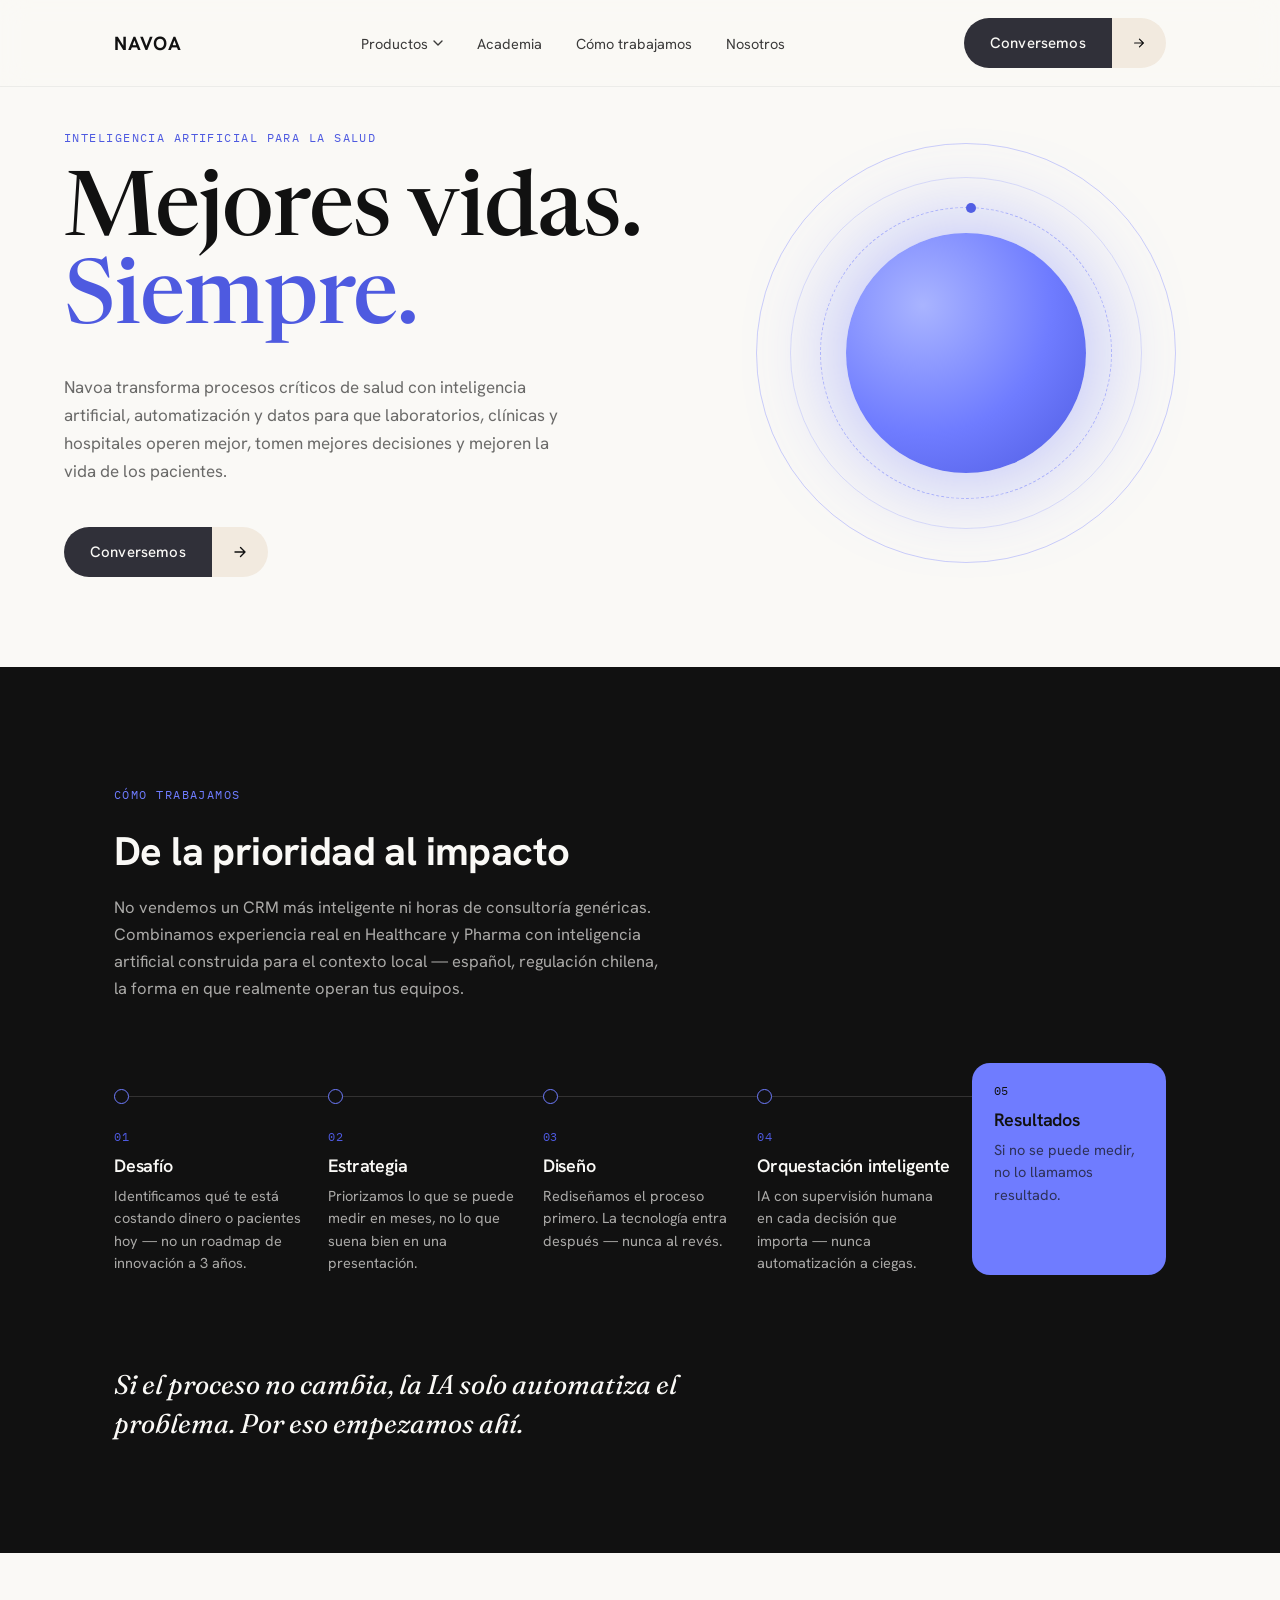
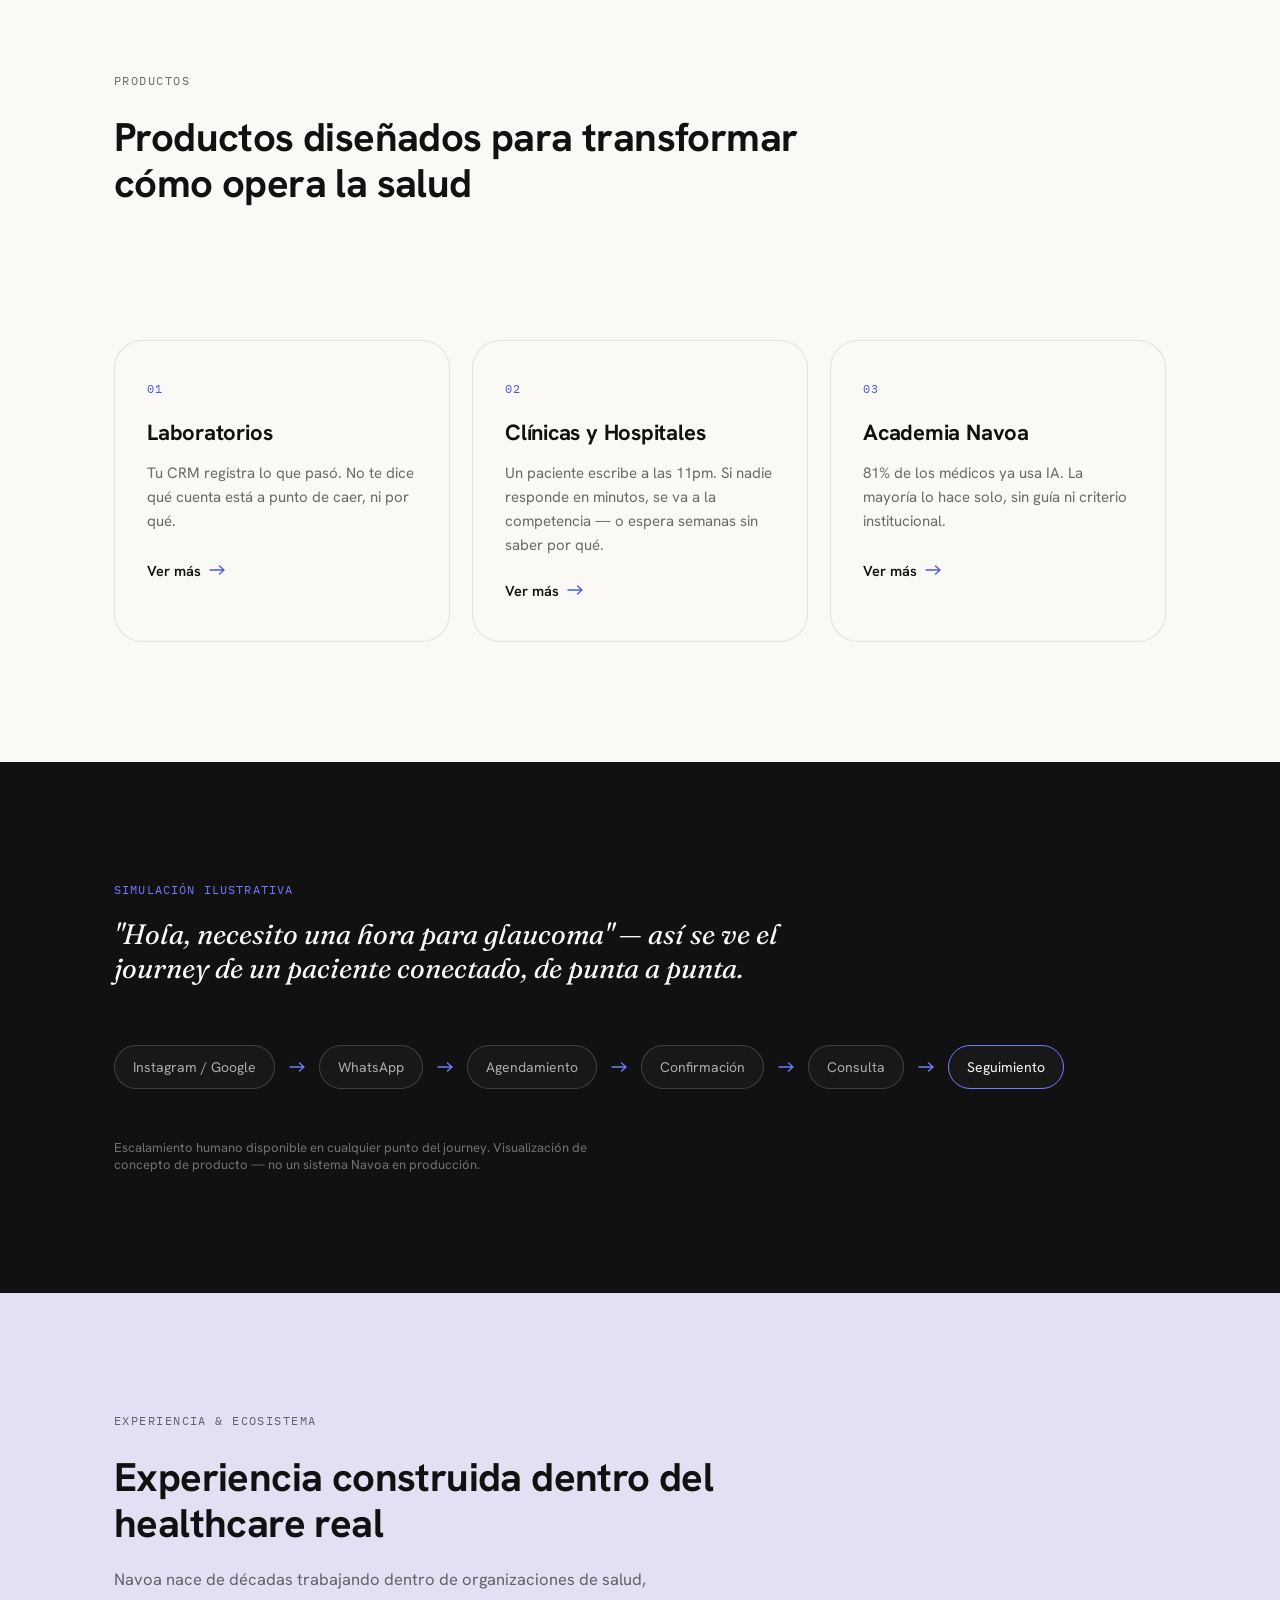
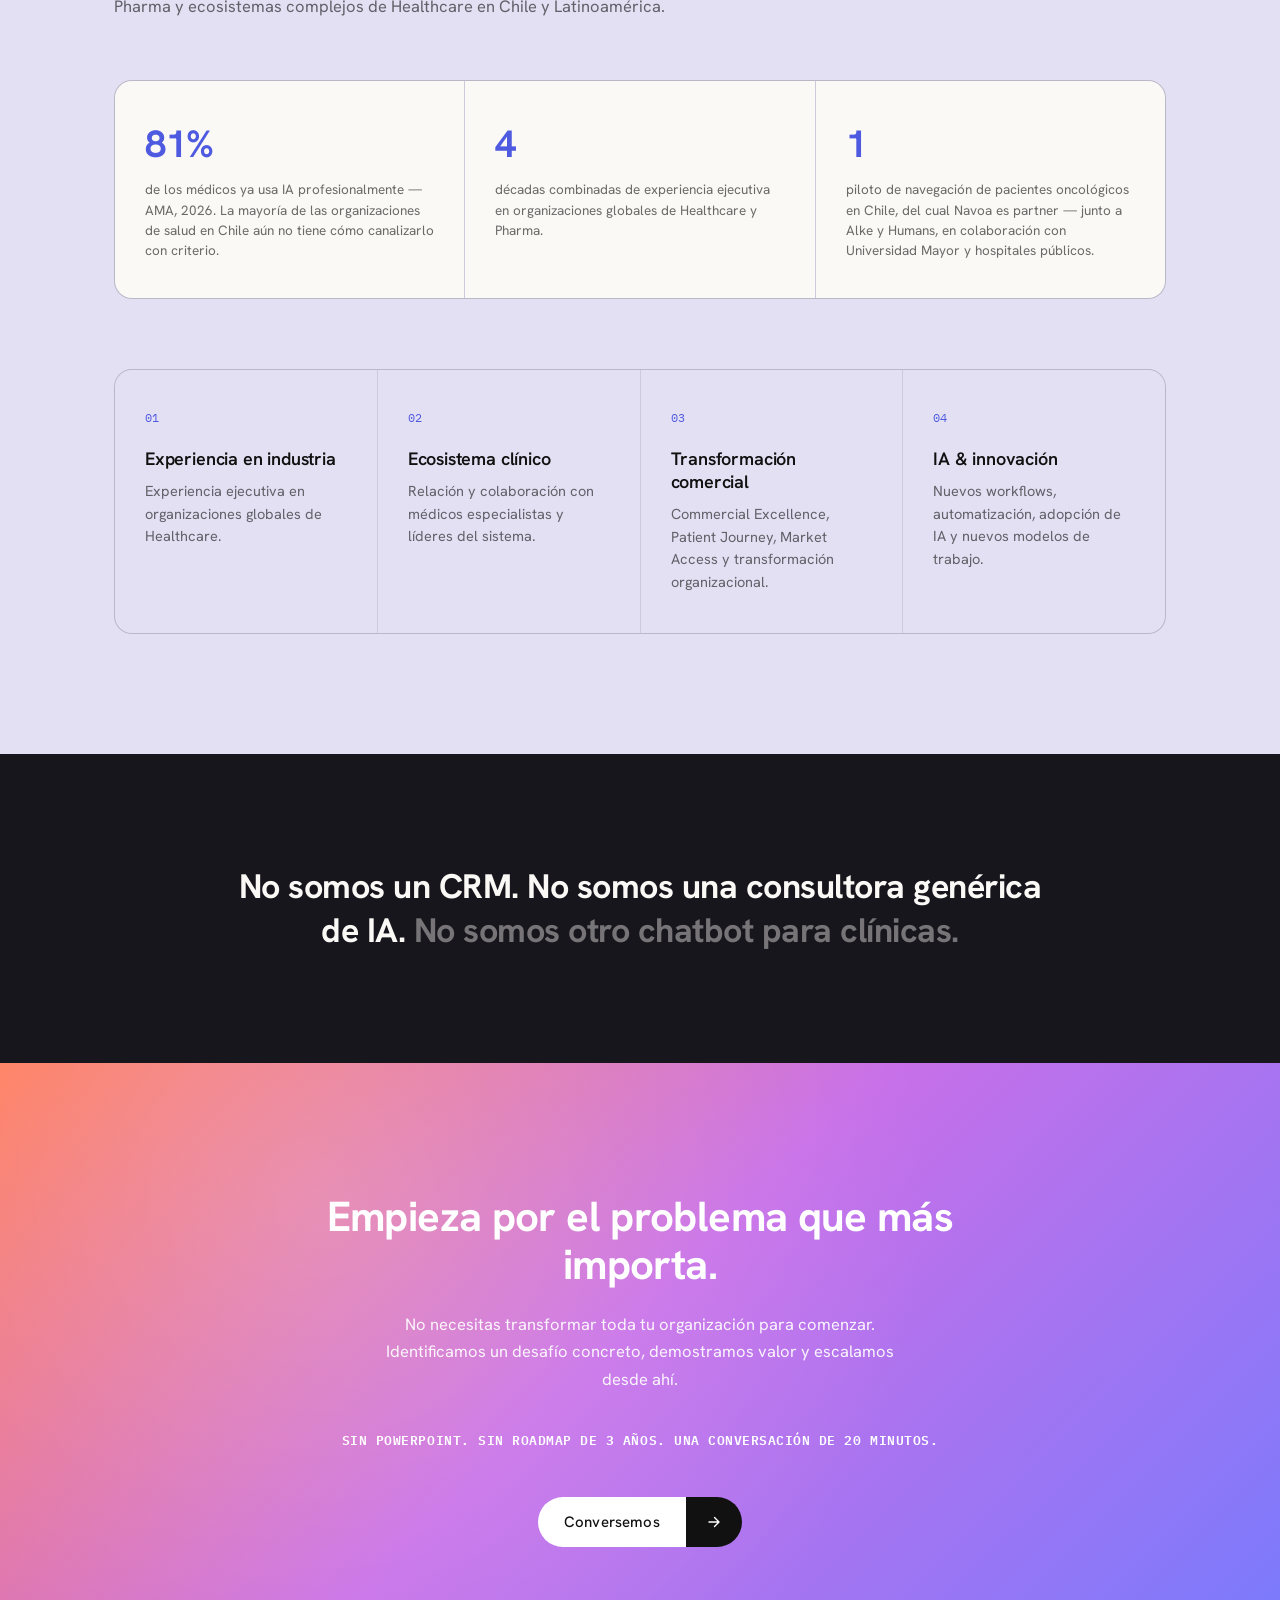
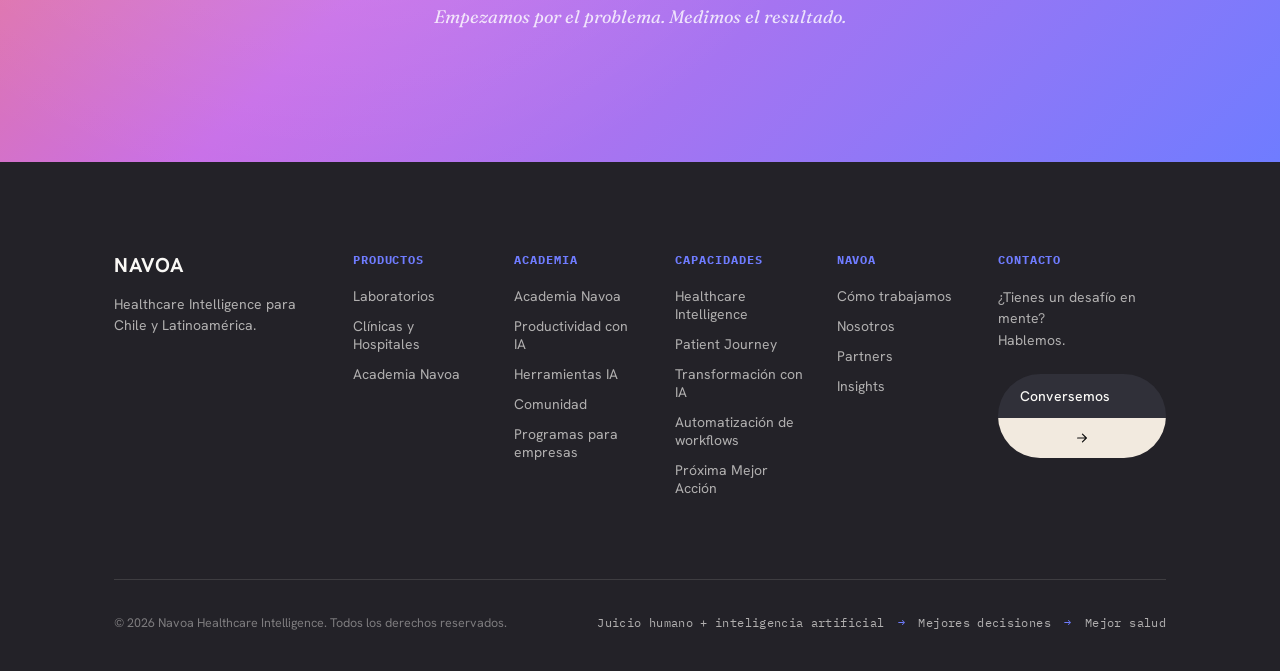
==== index.html @ c5bf9019 "Refactor code structure for improved readability and maintainability" ====
<!DOCTYPE html>
<html lang="es-CL">
<head>
<meta charset="UTF-8">
<meta name="viewport" content="width=device-width, initial-scale=1.0">
<title>Navoa — Healthcare Intelligence</title>
<meta name="description" content="Navoa ayuda a laboratorios, clínicas, hospitales y universidades en Chile y Latinoamérica a decidir más rápido, conectando datos, personas e inteligencia artificial.">

<link rel="preconnect" href="https://fonts.googleapis.com">
<link rel="preconnect" href="https://fonts.gstatic.com" crossorigin>
<link href="https://fonts.googleapis.com/css2?family=Fraunces:ital,opsz,wght@0,9..144,300;0,9..144,400;0,9..144,500;0,9..144,700;1,9..144,300;1,9..144,400;1,9..144,500&family=Newsreader:opsz,wght@6..72,500&family=IBM+Plex+Mono:wght@400;500&display=swap" rel="stylesheet">
<link href="https://fonts.googleapis.com/css2?family=Hanken+Grotesk:wght@400;500;600;700&display=swap" rel="stylesheet">

<link rel="stylesheet" href="styles.css">
<script>if('IntersectionObserver' in window){document.documentElement.classList.add('js');}</script>
</head>
<body>

<!-- ============ NAVBAR ============ -->
<header class="nav" id="nav">
  <div class="nav-inner">
    <a href="#top" class="logo">NAVOA</a>

    <nav class="nav-links" id="navLinks">
      <div class="nav-item" id="productsNavItem">
        <a href="#" id="productsNavToggle">Productos <svg class="nav-caret" width="10" height="6" viewBox="0 0 10 6" fill="none"><path d="M1 1L5 5L9 1" stroke="currentColor" stroke-width="1.4" stroke-linecap="round" stroke-linejoin="round"/></svg></a>
        <div class="nav-dropdown">
          <a href="laboratorios.html"><strong>Laboratorios</strong><span>Pharma · Diagnóstico · Dispositivos · Distribuidores</span></a>
          <a href="clinicas-hospitales.html"><strong>Clínicas y Hospitales</strong><span>Patient journey, agenda y coordinación clínica</span></a>
          <a href="academia.html"><strong>Academia Navoa</strong><span>Adopción segura de IA para equipos de salud</span></a>
        </div>
      </div>
      <a href="academia.html">Academia</a>
      <a href="#impacto">Cómo trabajamos</a>
      <a href="#nosotros">Nosotros</a>
    </nav>

    <a href="#cta" class="btn-split btn-split--nav">
      <span class="btn-split__left">Conversemos</span>
      <span class="btn-split__right" aria-hidden="true">
        <svg width="14" height="14" viewBox="0 0 16 16" fill="none"><path d="M3 8H13M13 8L8.5 3.5M13 8L8.5 12.5" stroke="currentColor" stroke-width="1.4" stroke-linecap="round" stroke-linejoin="round"/></svg>
      </span>
    </a>

    <button class="nav-toggle" id="navToggle" aria-label="Abrir menú" aria-expanded="false">
      <span></span><span></span><span></span>
    </button>
  </div>
</header>

<main id="top">

<!-- ============ 01 · HERO (claro, layout partido, estilo Tennr) ============ -->
<section class="hero" id="hero">
  <div class="hero-inner">
    <p class="eyebrow reveal">Inteligencia artificial para la salud</p>

    <h1 class="hero-headline hero-headline--serif">
      <span class="reveal reveal--1">Mejores vidas.</span>
      <span class="reveal reveal--2 accent">Siempre.</span>
    </h1>

    <p class="hero-desc reveal reveal--3" style="margin-top:26px;">
      Navoa transforma procesos críticos de salud con inteligencia artificial, automatización y datos para que laboratorios, clínicas y hospitales operen mejor, tomen mejores decisiones y mejoren la vida de los pacientes.
    </p>

    <div class="reveal reveal--4">
      <a href="#cta" class="btn-split btn-split--hero">
        <span class="btn-split__left">Conversemos</span>
        <span class="btn-split__right" aria-hidden="true">
          <svg width="16" height="16" viewBox="0 0 16 16" fill="none"><path d="M3 8H13M13 8L8.5 3.5M13 8L8.5 12.5" stroke="currentColor" stroke-width="1.4" stroke-linecap="round" stroke-linejoin="round"/></svg>
        </span>
      </a>
    </div>
  </div>

  <div class="hero-visual reveal reveal--3" aria-hidden="true">
    <span class="hero-visual__watermark">N</span>
    <div class="hero-orb-wrap">
      <div class="hero-orb-ring"></div>
      <div class="hero-orb-ring hero-orb-ring--2"></div>
      <div class="hero-orb-ring hero-orb-ring--3"><span class="hero-orb-dot"></span></div>
      <div class="hero-orb-core"></div>
    </div>
  </div>
</section>

<!-- ============ 02 · CÓMO TRABAJAMOS (oscuro) ============ -->
<section class="impact section--dark" id="impacto">
  <div class="section-inner">
    <p class="eyebrow reveal">Cómo trabajamos</p>
    <h2 class="section-title reveal">De la prioridad al impacto</h2>
    <p class="section-lead reveal">No vendemos un CRM más inteligente ni horas de consultoría genéricas. Combinamos experiencia real en Healthcare y Pharma con inteligencia artificial construida para el contexto local — español, regulación chilena, la forma en que realmente operan tus equipos.</p>

    <div class="journey" id="journey">
      <div class="journey-line" id="journeyLine"></div>

      <div class="journey-step reveal">
        <span class="journey-num">01</span>
        <h3>Desafío</h3>
        <p>Identificamos qué te está costando dinero o pacientes hoy — no un roadmap de innovación a 3 años.</p>
      </div>

      <div class="journey-step reveal">
        <span class="journey-num">02</span>
        <h3>Estrategia</h3>
        <p>Priorizamos lo que se puede medir en meses, no lo que suena bien en una presentación.</p>
      </div>

      <div class="journey-step reveal">
        <span class="journey-num">03</span>
        <h3>Diseño</h3>
        <p>Rediseñamos el proceso primero. La tecnología entra después — nunca al revés.</p>
      </div>

      <div class="journey-step reveal">
        <span class="journey-num">04</span>
        <h3>Orquestación inteligente</h3>
        <p>IA con supervisión humana en cada decisión que importa — nunca automatización a ciegas.</p>
      </div>

      <div class="journey-step journey-step--results reveal">
        <span class="journey-num">05</span>
        <h3>Resultados</h3>
        <p>Si no se puede medir, no lo llamamos resultado.</p>
      </div>
    </div>

    <p class="impact-close reveal">Si el proceso no cambia, la IA solo automatiza el problema. Por eso empezamos ahí.</p>
  </div>
</section>

<!-- ============ 03 · PRODUCTOS (claro, resumen con link a página propia) ============ -->
<section class="products" id="productos" style="padding-bottom:120px;">
  <div class="products-head">
    <p class="eyebrow eyebrow--dark reveal">Productos</p>
    <h2 class="section-title reveal">Productos diseñados para transformar cómo opera la salud</h2>
  </div>

  <div class="section-inner">
    <div class="product-grid">
      <div class="product-card reveal">
        <span class="product-card__index">01</span>
        <h3>Laboratorios</h3>
        <p>Tu CRM registra lo que pasó. No te dice qué cuenta está a punto de caer, ni por qué.</p>
        <a href="laboratorios.html" class="product-card__link">Ver más
          <svg width="16" height="10" viewBox="0 0 16 10" fill="none"><path d="M1 5H15M15 5L10.5 1M15 5L10.5 9" stroke="currentColor" stroke-width="1.4" stroke-linecap="round" stroke-linejoin="round"/></svg>
        </a>
      </div>
      <div class="product-card reveal">
        <span class="product-card__index">02</span>
        <h3>Clínicas y Hospitales</h3>
        <p>Un paciente escribe a las 11pm. Si nadie responde en minutos, se va a la competencia — o espera semanas sin saber por qué.</p>
        <a href="clinicas-hospitales.html" class="product-card__link">Ver más
          <svg width="16" height="10" viewBox="0 0 16 10" fill="none"><path d="M1 5H15M15 5L10.5 1M15 5L10.5 9" stroke="currentColor" stroke-width="1.4" stroke-linecap="round" stroke-linejoin="round"/></svg>
        </a>
      </div>
      <div class="product-card reveal">
        <span class="product-card__index">03</span>
        <h3>Academia Navoa</h3>
        <p>81% de los médicos ya usa IA. La mayoría lo hace solo, sin guía ni criterio institucional.</p>
        <a href="academia.html" class="product-card__link">Ver más
          <svg width="16" height="10" viewBox="0 0 16 10" fill="none"><path d="M1 5H15M15 5L10.5 1M15 5L10.5 9" stroke="currentColor" stroke-width="1.4" stroke-linecap="round" stroke-linejoin="round"/></svg>
        </a>
      </div>
    </div>
  </div>
</section>

<!-- ============ 04 · ASÍ SE VE UNA DECISIÓN DE SALUD (oscuro) ============ -->
<section class="decision-demo">
  <div class="section-inner">
    <span class="decision-demo__label reveal">Simulación ilustrativa</span>
    <p class="decision-demo__scenario reveal">"Hola, necesito una hora para glaucoma" — así se ve el journey de un paciente conectado, de punta a punta.</p>

    <div class="decision-flow reveal">
      <span class="decision-flow__step">Instagram / Google</span>
      <svg class="decision-flow__arrow" width="16" height="10" viewBox="0 0 16 10" fill="none"><path d="M1 5H15M15 5L10.5 1M15 5L10.5 9" stroke="currentColor" stroke-width="1.4" stroke-linecap="round" stroke-linejoin="round"/></svg>
      <span class="decision-flow__step">WhatsApp</span>
      <svg class="decision-flow__arrow" width="16" height="10" viewBox="0 0 16 10" fill="none"><path d="M1 5H15M15 5L10.5 1M15 5L10.5 9" stroke="currentColor" stroke-width="1.4" stroke-linecap="round" stroke-linejoin="round"/></svg>
      <span class="decision-flow__step">Agendamiento</span>
      <svg class="decision-flow__arrow" width="16" height="10" viewBox="0 0 16 10" fill="none"><path d="M1 5H15M15 5L10.5 1M15 5L10.5 9" stroke="currentColor" stroke-width="1.4" stroke-linecap="round" stroke-linejoin="round"/></svg>
      <span class="decision-flow__step">Confirmación</span>
      <svg class="decision-flow__arrow" width="16" height="10" viewBox="0 0 16 10" fill="none"><path d="M1 5H15M15 5L10.5 1M15 5L10.5 9" stroke="currentColor" stroke-width="1.4" stroke-linecap="round" stroke-linejoin="round"/></svg>
      <span class="decision-flow__step">Consulta</span>
      <svg class="decision-flow__arrow" width="16" height="10" viewBox="0 0 16 10" fill="none"><path d="M1 5H15M15 5L10.5 1M15 5L10.5 9" stroke="currentColor" stroke-width="1.4" stroke-linecap="round" stroke-linejoin="round"/></svg>
      <span class="decision-flow__step" style="border-color:var(--periwinkle); color:var(--on-dark);">Seguimiento</span>
    </div>

    <p class="decision-demo__disclaimer reveal">Escalamiento humano disponible en cualquier punto del journey. Visualización de concepto de producto — no un sistema Navoa en producción.</p>
  </div>
</section>

<!-- ============ 05 · ECOSISTEMA & ALIANZAS (claro) ============ -->
<section class="ecosystem" id="nosotros">
  <div class="section-inner">
    <p class="eyebrow eyebrow--dark reveal">Experiencia &amp; ecosistema</p>
    <h2 class="section-title reveal">Experiencia construida dentro del healthcare real</h2>
    <p class="section-lead reveal">Navoa nace de décadas trabajando dentro de organizaciones de salud, Pharma y ecosistemas complejos de Healthcare en Chile y Latinoamérica.</p>

    <div class="stat-grid reveal">
      <div class="stat-card">
        <div class="stat-card__value">81%</div>
        <div class="stat-card__label">de los médicos ya usa IA profesionalmente — AMA, 2026. La mayoría de las organizaciones de salud en Chile aún no tiene cómo canalizarlo con criterio.</div>
      </div>
      <div class="stat-card">
        <div class="stat-card__value">4</div>
        <div class="stat-card__label">décadas combinadas de experiencia ejecutiva en organizaciones globales de Healthcare y Pharma.</div>
      </div>
      <div class="stat-card">
        <div class="stat-card__value">1</div>
        <div class="stat-card__label">piloto de navegación de pacientes oncológicos en Chile, del cual Navoa es partner — junto a Alke y Humans, en colaboración con Universidad Mayor y hospitales públicos.</div>
      </div>
    </div>

    <div class="eco-grid reveal">
      <div class="eco-card">
        <span class="eco-card__num">01</span>
        <h3>Experiencia en industria</h3>
        <p>Experiencia ejecutiva en organizaciones globales de Healthcare.</p>
      </div>
      <div class="eco-card">
        <span class="eco-card__num">02</span>
        <h3>Ecosistema clínico</h3>
        <p>Relación y colaboración con médicos especialistas y líderes del sistema.</p>
      </div>
      <div class="eco-card">
        <span class="eco-card__num">03</span>
        <h3>Transformación comercial</h3>
        <p>Commercial Excellence, Patient Journey, Market Access y transformación organizacional.</p>
      </div>
      <div class="eco-card">
        <span class="eco-card__num">04</span>
        <h3>IA &amp; innovación</h3>
        <p>Nuevos workflows, automatización, adopción de IA y nuevos modelos de trabajo.</p>
      </div>
    </div>
  </div>
</section>

<!-- ============ 06 · DIFERENCIACIÓN (oscuro) ============ -->
<section class="differentiator">
  <div class="section-inner">
    <p class="differentiator__text reveal">No somos un CRM. No somos una consultora genérica de IA. <span>No somos otro chatbot para clínicas.</span></p>
  </div>
</section>

<!-- ============ 07 · CTA FINAL (oscuro) ============ -->
<section class="cta-final" id="cta">
  <div class="section-inner">
    <h2 class="cta-final__title reveal">Empieza por el problema que más importa.</h2>
    <p class="cta-final__copy reveal">No necesitas transformar toda tu organización para comenzar. Identificamos un desafío concreto, demostramos valor y escalamos desde ahí.</p>

    <p class="reveal" style="margin-top:36px; font-family:var(--mono); font-size:13px; letter-spacing:0.04em; text-transform:uppercase; color:#fff; font-weight:600;">
      Sin powerpoint. Sin roadmap de 3 años. Una conversación de 20 minutos.
    </p>

    <a href="mailto:hola@navoa.health" class="btn-split btn-split--cta reveal">
      <span class="btn-split__left">Conversemos</span>
      <span class="btn-split__right" aria-hidden="true">
        <svg width="16" height="16" viewBox="0 0 16 16" fill="none"><path d="M3 8H13M13 8L8.5 3.5M13 8L8.5 12.5" stroke="currentColor" stroke-width="1.4" stroke-linecap="round" stroke-linejoin="round"/></svg>
      </span>
    </a>

    <p class="cta-final__close reveal">Empezamos por el problema. Medimos el resultado.</p>
  </div>
</section>

</main>

<!-- ============ 08 · FOOTER (oscuro) ============ -->
<footer class="footer" id="contacto">
  <div class="footer-inner">
    <div class="footer-top">
      <div class="footer-brand">
        <span class="logo logo--footer">NAVOA</span>
        <p>Healthcare Intelligence para Chile y Latinoamérica.</p>
      </div>

      <div class="footer-col">
        <h4>Productos</h4>
        <a href="laboratorios.html">Laboratorios</a>
        <a href="clinicas-hospitales.html">Clínicas y Hospitales</a>
        <a href="academia.html">Academia Navoa</a>
      </div>

      <div class="footer-col">
        <h4>Academia</h4>
        <a href="academia.html">Academia Navoa</a>
        <a href="academia-productividad.html">Productividad con IA</a>
        <a href="academia-herramientas.html">Herramientas IA</a>
        <a href="academia-comunidad.html">Comunidad</a>
        <a href="academia-empresas.html">Programas para empresas</a>
      </div>

      <div class="footer-col">
        <h4>Capacidades</h4>
        <a href="#impacto">Healthcare Intelligence</a>
        <a href="#impacto">Patient Journey</a>
        <a href="#impacto">Transformación con IA</a>
        <a href="#impacto">Automatización de workflows</a>
        <a href="#impacto">Próxima Mejor Acción</a>
      </div>

      <div class="footer-col">
        <h4>Navoa</h4>
        <a href="#impacto">Cómo trabajamos</a>
        <a href="#nosotros">Nosotros</a>
        <a href="#nosotros">Partners</a>
        <a href="#nosotros">Insights</a>
      </div>

      <div class="footer-col footer-col--contact">
        <h4>Contacto</h4>
        <p>¿Tienes un desafío en mente?<br>Hablemos.</p>
        <a href="mailto:hola@navoa.health" class="btn-split btn-split--footer">
          <span class="btn-split__left">Conversemos</span>
          <span class="btn-split__right" aria-hidden="true">
            <svg width="14" height="14" viewBox="0 0 16 16" fill="none"><path d="M3 8H13M13 8L8.5 3.5M13 8L8.5 12.5" stroke="currentColor" stroke-width="1.4" stroke-linecap="round" stroke-linejoin="round"/></svg>
          </span>
        </a>
      </div>
    </div>

    <div class="footer-bottom">
      <p class="footer-legal">© 2026 Navoa Healthcare Intelligence. Todos los derechos reservados.</p>
      <p class="footer-loop">Juicio humano + inteligencia artificial <span>→</span> Mejores decisiones <span>→</span> Mejor salud</p>
    </div>
  </div>
</footer>

<script src="script.js"></script>
</body>
</html>
---- styles.css ----
/* =========================================================
   NAVOA — Healthcare Intelligence
   Design tokens
========================================================= */
:root{
  --ink:        #111111;
  --graphite:   #303039;
  --graphite-2: #232228;
  --warm-white: #FAF9F6;
  --cream:      #F2EADF;
  --powder:     #DDEEF4;
  --lavender:   #E4E0F4;
  --periwinkle: #6F7CFF;
  --periwinkle-deep: #4E5AE0;
  --text-soft:  rgba(17,17,17,0.62);
  --text-softer:rgba(17,17,17,0.46);
  --on-dark-soft: rgba(250,249,246,0.66);
  --on-dark-softer: rgba(250,249,246,0.42);

  --sans: 'Hanken Grotesk', 'Inter', -apple-system, BlinkMacSystemFont, sans-serif;
  --serif: 'Fraunces', Georgia, serif;
  --mono: 'IBM Plex Mono', 'SFMono-Regular', monospace;

  --container: 1180px;
  --edge: clamp(24px, 6vw, 64px);
  --radius-lg: 28px;
  --radius-md: 18px;
  --radius-full: 999px;

  --ease: cubic-bezier(.19,1,.22,1);

  /* Dark-section extensions (Synthio-inspired alternation) */
  --ink-2: #17161C;
  --on-dark: #FAF9F6;
  --periwinkle-soft: rgba(111,124,255,0.16);
  --gradient-warm: linear-gradient(135deg, #FF7A59 0%, #C86FE8 45%, #6F7CFF 100%);
}

*,*::before,*::after{ box-sizing: border-box; }
html{ scroll-behavior: smooth; }

body{
  margin:0;
  background: var(--warm-white);
  color: var(--ink);
  font-family: var(--sans);
  -webkit-font-smoothing: antialiased;
  -moz-osx-font-smoothing: grayscale;
  overflow-x: hidden;
}

h1,h2,h3,h4,p,ul{ margin:0; padding:0; }
ul{ list-style:none; }
a{ color:inherit; text-decoration:none; }
img{ max-width:100%; display:block; }

::selection{ background: var(--periwinkle); color: var(--warm-white); }

:focus-visible{
  outline: 2px solid var(--periwinkle);
  outline-offset: 3px;
  border-radius: 4px;
}

.section-inner{
  max-width: var(--container);
  margin: 0 auto;
  padding: 0 var(--edge);
}

/* =========================================================
   Motion primitives
========================================================= */
/* Content is visible by default (no-JS / slow-JS safe).
   Only once the 'js' class lands on <html> (see inline script in <head>)
   do .reveal elements hide themselves ahead of their scroll-triggered entrance. */
.reveal{ opacity: 1; transform: none; }
html.js .reveal{
  opacity: 0;
  transform: translateY(22px);
  transition: opacity .9s var(--ease), transform .9s var(--ease);
}
html.js .reveal.in-view{ opacity: 1; transform: translateY(0); }

@media (prefers-reduced-motion: reduce){
  *{ animation-duration: .001ms !important; transition-duration: .001ms !important; }
  html{ scroll-behavior:auto; }
}

/* =========================================================
   Split button — signature CTA
========================================================= */
.btn-split{
  display: inline-flex;
  align-items: stretch;
  border-radius: var(--radius-full);
  overflow: hidden;
  font-family: var(--sans);
  font-weight: 500;
  letter-spacing: 0.01em;
  transition: transform .45s var(--ease), box-shadow .45s var(--ease);
  will-change: transform;
}
.btn-split:hover{ transform: translateY(-2px); box-shadow: 0 14px 30px -14px rgba(17,17,17,0.35); }
.btn-split__left{
  background: var(--graphite);
  color: var(--warm-white);
  padding: 15px 26px;
  font-size: 15px;
  display:flex;
  align-items:center;
}
.btn-split__right{
  background: var(--cream);
  color: var(--ink);
  padding: 15px 20px;
  display:flex;
  align-items:center;
  justify-content:center;
  transition: background .3s var(--ease), transform .3s var(--ease);
}
.btn-split:hover .btn-split__right{ transform: translateX(3px); }

.btn-split--nav{ display:none; }
.btn-split--footer .btn-split__left{ padding: 13px 22px; font-size: 14px; }
.btn-split--footer .btn-split__right{ padding: 13px 18px; }

/* =========================================================
   Navbar
========================================================= */
.nav{
  position: fixed;
  top: 0; left: 0; right: 0;
  z-index: 100;
  background: rgba(250,249,246,0.72);
  backdrop-filter: blur(14px) saturate(160%);
  -webkit-backdrop-filter: blur(14px) saturate(160%);
  border-bottom: 1px solid rgba(17,17,17,0.06);
}
.nav-inner{
  max-width: var(--container);
  margin: 0 auto;
  padding: 18px var(--edge);
  display: flex;
  align-items: center;
  justify-content: space-between;
  gap: 24px;
}
.logo{
  font-family: var(--sans);
  font-weight: 700;
  font-size: 19px;
  letter-spacing: 0.06em;
  color: var(--ink);
}
.nav-links{
  display: flex;
  gap: 34px;
  font-size: 14.5px;
  color: var(--ink);
}
.nav-links a{
  position: relative;
  padding: 4px 0;
  opacity: 0.82;
  transition: opacity .3s var(--ease);
}
.nav-links a::after{
  content:"";
  position:absolute; left:0; right:0; bottom:-2px;
  height:1px; background: var(--periwinkle);
  transform: scaleX(0); transform-origin: left;
  transition: transform .35s var(--ease);
}
.nav-links a:hover{ opacity: 1; }
.nav-links a:hover::after{ transform: scaleX(1); }

.nav-toggle{
  display:none;
  background:none; border:none; cursor:pointer;
  width: 34px; height: 28px;
  flex-direction: column; justify-content: space-between;
  padding: 4px 0;
}
.nav-toggle span{
  display:block; height:1.5px; width:100%;
  background: var(--ink);
  transition: transform .3s var(--ease), opacity .3s var(--ease);
}

@media (min-width: 861px){
  .btn-split--nav{ display: inline-flex; }
}

@media (max-width: 860px){
  .nav-links{
    position: fixed;
    top: 66px; left: 0; right: 0;
    background: var(--warm-white);
    flex-direction: column;
    gap: 0;
    border-bottom: 1px solid rgba(17,17,17,0.08);
    max-height: 0;
    overflow: hidden;
    transition: max-height .45s var(--ease);
  }
  .nav-links.open{ max-height: 320px; }
  .nav-links a{
    padding: 16px var(--edge);
    border-top: 1px solid rgba(17,17,17,0.06);
    opacity: 1;
  }
  .nav-toggle{ display: flex; }
}

/* =========================================================
   Hero — layout partido (texto / visual animado), estilo Synthio
========================================================= */
.hero{
  position: relative;
  min-height: auto;
  display: grid;
  grid-template-columns: 1.1fr 0.9fr;
  align-items: center;
  padding: 130px var(--edge) 90px;
  overflow: hidden;
  background: var(--warm-white);
  gap: 40px;
}

.hero-visual{
  position: relative;
  height: 420px;
  display: flex;
  align-items: center;
  justify-content: center;
}
.hero-visual__watermark{
  position: absolute;
  font-family: var(--sans);
  font-weight: 700;
  font-size: 220px;
  color: var(--ink);
  opacity: 0.04;
  letter-spacing: -0.05em;
  user-select: none;
  pointer-events: none;
}
.hero-orb-wrap{
  position: relative;
  width: 420px; height: 420px;
}
.hero-orb-core{
  position: absolute;
  inset: 90px;
  border-radius: 50%;
  background: radial-gradient(circle at 32% 30%, #A9B4FF, var(--periwinkle) 55%, var(--periwinkle-deep) 100%);
  box-shadow: 0 0 90px 10px rgba(111,124,255,0.45);
  animation: pulse-core 6s ease-in-out infinite;
}
.hero-orb-ring{
  position: absolute;
  inset: 0;
  border-radius: 50%;
  border: 1px solid rgba(111,124,255,0.35);
  animation: spin-ring 22s linear infinite;
}
.hero-orb-ring--2{ inset: 34px; border-color: rgba(111,124,255,0.22); animation-duration: 30s; animation-direction: reverse; }
.hero-orb-ring--3{ inset: 64px; border-color: rgba(111,124,255,0.5); animation-duration: 16s; border-style: dashed; }
.hero-orb-dot{
  position: absolute;
  width: 10px; height: 10px;
  border-radius: 50%;
  background: var(--periwinkle-deep);
  top: -5px; left: 50%;
}

@keyframes pulse-core{
  0%,100%{ transform: scale(1); }
  50%{ transform: scale(1.06); }
}
@keyframes spin-ring{
  from{ transform: rotate(0deg); }
  to{ transform: rotate(360deg); }
}

.hero-inner{
  position: relative;
  z-index: 1;
  max-width: 620px;
}

.eyebrow{
  font-family: var(--mono);
  font-size: 12px;
  letter-spacing: 0.12em;
  text-transform: uppercase;
  color: var(--periwinkle-deep);
  margin-bottom: 26px;
  display: block;
}
.eyebrow--dark{ color: var(--text-soft); }

.hero-headline{
  font-family: var(--sans);
  font-weight: 700;
  font-size: clamp(34px, 3.6vw, 48px);
  line-height: 1.12;
  letter-spacing: -0.015em;
  color: var(--ink);
  display: flex;
  flex-direction: column;
}
.hero-headline .accent{ color: var(--periwinkle-deep); }

.hero-headline--serif{
  font-family: 'Newsreader', var(--serif);
  font-weight: 500;
  font-size: clamp(52px, 7vw, 92px);
  line-height: 0.98;
  letter-spacing: -0.01em;
}

.hero-sub{
  display: flex;
  align-items: center;
  gap: 14px;
  margin-top: 14px;
  color: var(--periwinkle-deep);
}
.hero-arrow{ color: var(--periwinkle-deep); flex-shrink: 0; }
.hero-sub__serif{
  font-family: var(--serif);
  font-style: italic;
  font-weight: 400;
  font-size: clamp(30px, 4.6vw, 54px);
  letter-spacing: -0.01em;
}

.hero-desc{
  margin-top: 30px;
  max-width: 520px;
  font-size: 17px;
  line-height: 1.65;
  color: var(--text-soft);
}

.hero-inner > div{ margin-top: 42px; }

/* =========================================================
   Section titles (shared)
========================================================= */
.section-title{
  font-family: var(--sans);
  font-weight: 700;
  font-size: clamp(28px, 3.2vw, 40px);
  line-height: 1.15;
  letter-spacing: -0.015em;
  max-width: 780px;
  margin-top: 14px;
}
.section-lead{
  margin-top: 20px;
  max-width: 560px;
  font-size: 16.5px;
  line-height: 1.65;
  color: var(--text-soft);
}

/* =========================================================
   02 · Cómo generamos impacto
========================================================= */
.impact{
  background: var(--cream);
  padding: 120px 0 110px;
}

.journey{
  position: relative;
  margin-top: 80px;
  display: grid;
  grid-template-columns: repeat(5, 1fr);
  gap: 20px;
}
.journey-line{
  position: absolute;
  top: 13px;
  left: 0;
  right: 0;
  height: 1px;
  background: linear-gradient(to right, rgba(17,17,17,0.14), rgba(17,17,17,0.14));
  transform-origin: left;
  transform: scaleX(0);
  transition: transform 1.4s var(--ease);
}
.journey-line.grow{ transform: scaleX(1); }

.journey-step{
  position: relative;
  padding-top: 46px;
}
.journey-step::before{
  content:"";
  position: absolute;
  top: 6px; left: 0;
  width: 15px; height: 15px;
  border-radius: 50%;
  background: var(--warm-white);
  border: 1.5px solid var(--periwinkle);
}
.journey-num{
  font-family: var(--mono);
  font-size: 12px;
  color: var(--periwinkle-deep);
  letter-spacing: 0.05em;
  display: block;
  margin-bottom: 10px;
}
.journey-step h3{
  font-size: 18px;
  font-weight: 600;
  margin-bottom: 8px;
  letter-spacing: -0.01em;
}
.journey-step p{
  font-size: 14.5px;
  line-height: 1.55;
  color: var(--text-soft);
}
.journey-step--results{
  padding: 20px 22px;
  margin-top: -20px;
  background: var(--ink);
  border-radius: var(--radius-md);
}
.journey-step--results::before{ display:none; }
.journey-step--results .journey-num{ color: var(--periwinkle); }
.journey-step--results h3{ color: var(--warm-white); }
.journey-step--results p{ color: var(--on-dark-soft); }

.impact-close{
  margin-top: 90px;
  max-width: 620px;
  font-family: var(--serif);
  font-style: italic;
  font-size: clamp(20px, 2.4vw, 27px);
  line-height: 1.45;
  color: var(--ink);
}

@media (max-width: 860px){
  .journey{ grid-template-columns: 1fr; gap: 0; }
  .journey-line{ top: 0; bottom: 0; left: 6px; right: auto; width: 1px; height: 100%;
    transform: scaleY(0); transform-origin: top; }
  .journey-line.grow{ transform: scaleY(1); }
  .journey-step{ padding: 0 0 40px 34px; }
  .journey-step::before{ top: 4px; left: 0; }
  .journey-step--results{ margin-top: 0; margin-left: 0; }
}

/* =========================================================
   03 · Productos
========================================================= */
.products{ background: var(--warm-white); padding: 120px 0 0; }
.products-head{
  max-width: var(--container);
  margin: 0 auto;
  padding: 0 var(--edge) 64px;
}

.product-panel{
  padding: 90px var(--edge);
  position: relative;
  overflow: hidden;
}
.product-panel__inner{
  max-width: var(--container);
  margin: 0 auto;
}
.product-panel--lavender{ background: var(--lavender); }
.product-panel--blue{ background: var(--powder); }
.product-panel--cream{ background: var(--cream); }

.product-panel__index{
  font-family: var(--mono);
  font-size: 13px;
  color: var(--periwinkle-deep);
  letter-spacing: 0.08em;
  margin-bottom: 18px;
}
.product-panel__title{
  font-family: var(--sans);
  font-weight: 600;
  font-size: clamp(28px, 3.6vw, 44px);
  letter-spacing: -0.015em;
  max-width: 620px;
}
.product-panel__descriptor{
  margin-top: 16px;
  font-size: 14.5px;
  letter-spacing: 0.01em;
  color: var(--text-soft);
  text-transform: uppercase;
  font-family: var(--mono);
  font-size: 12px;
}
.product-panel__caps{
  margin-top: 34px;
  display: flex;
  flex-wrap: wrap;
  gap: 12px;
  max-width: 640px;
}
.product-panel__caps li{
  font-size: 14px;
  padding: 9px 16px;
  border-radius: var(--radius-full);
  background: rgba(255,255,255,0.55);
  border: 1px solid rgba(17,17,17,0.08);
  color: var(--ink);
}
.product-panel__copy{
  margin-top: 34px;
  max-width: 560px;
  font-family: var(--serif);
  font-size: 20px;
  line-height: 1.5;
  color: var(--ink);
}
.product-panel__note{
  margin-top: 44px;
  padding-top: 28px;
  border-top: 1px solid rgba(17,17,17,0.12);
  max-width: 460px;
}
.product-panel__note span{
  font-family: var(--mono);
  font-size: 11.5px;
  letter-spacing: 0.08em;
  text-transform: uppercase;
  color: var(--periwinkle-deep);
}
.product-panel__note p{
  margin-top: 8px;
  font-size: 15px;
  color: var(--text-soft);
}

.academy-flow{
  margin-top: 40px;
  display: flex;
  align-items: center;
  flex-wrap: wrap;
  gap: 12px;
  font-family: var(--sans);
  font-weight: 600;
  font-size: 15px;
  color: var(--ink);
}
.academy-flow svg{ color: var(--periwinkle-deep); flex-shrink: 0; }

@media (max-width: 640px){
  .product-panel{ padding: 64px 22px; }
}

/* =========================================================
   04 · Experiencia & ecosistema
========================================================= */
.ecosystem{ background: var(--lavender); padding: 120px 0; }

.eco-grid{
  margin-top: 70px;
  display: grid;
  grid-template-columns: repeat(4, 1fr);
  gap: 1px;
  background: rgba(17,17,17,0.1);
  border: 1px solid rgba(17,17,17,0.1);
  border-radius: var(--radius-md);
  overflow: hidden;
}
.eco-card{
  background: var(--lavender);
  padding: 40px 30px;
  transition: background .4s var(--ease);
}
.eco-card:hover{ background: rgba(255,255,255,0.5); }
.eco-card__num{
  font-family: var(--mono);
  font-size: 12px;
  color: var(--periwinkle-deep);
  display:block;
  margin-bottom: 22px;
}
.eco-card h3{
  font-size: 18px;
  font-weight: 600;
  letter-spacing: -0.01em;
  margin-bottom: 10px;
}
.eco-card p{
  font-size: 14.5px;
  line-height: 1.55;
  color: var(--text-soft);
}

@media (max-width: 860px){
  .eco-grid{ grid-template-columns: 1fr 1fr; }
}
@media (max-width: 560px){
  .eco-grid{ grid-template-columns: 1fr; }
}

/* =========================================================
   05 · CTA Final
========================================================= */
.cta-final{
  background: var(--gradient-warm);
  color: #fff;
  padding: 130px 0;
  text-align: center;
  position: relative;
  overflow: hidden;
}
.cta-final::before{
  content: '';
  position: absolute; inset: 0;
  background: radial-gradient(circle at 25% 20%, rgba(255,255,255,0.2), transparent 55%);
  pointer-events: none;
}
.cta-final .section-inner{ position: relative; z-index: 1; display: flex; flex-direction: column; align-items: center; }

.cta-final__title{
  font-family: var(--sans);
  font-weight: 700;
  font-size: clamp(28px, 3.6vw, 42px);
  line-height: 1.15;
  letter-spacing: -0.015em;
  max-width: 720px;
  color: #fff;
}
.cta-final__copy{
  margin-top: 22px;
  max-width: 540px;
  font-size: 16.5px;
  line-height: 1.65;
  color: rgba(255,255,255,0.92);
}

.cta-stack{
  margin-top: 48px;
  display: flex;
  flex-wrap: wrap;
  align-items: center;
  justify-content: center;
  gap: 14px;
  font-family: var(--mono);
  font-size: 13px;
  letter-spacing: 0.04em;
  text-transform: uppercase;
  color: rgba(255,255,255,0.85);
}
.cta-stack .plus{ color: #fff; }

.btn-split--cta{ margin-top: 46px; }
.btn-split--cta .btn-split__left{ background: #fff; color: var(--ink); }
.btn-split--cta .btn-split__right{ background: var(--ink); color: #fff; }

.cta-final__close{
  margin-top: 56px;
  font-family: var(--serif);
  font-style: italic;
  font-size: 18px;
  line-height: 1.6;
  color: rgba(255,255,255,0.8);
}

/* =========================================================
   06 · Footer
========================================================= */
.footer{
  background: var(--graphite-2);
  color: var(--warm-white);
  padding: 90px 0 40px;
}
.footer-inner{
  max-width: var(--container);
  margin: 0 auto;
  padding: 0 var(--edge);
}

.footer-top{
  display: grid;
  grid-template-columns: 1.6fr repeat(4, 1fr) 1.3fr;
  gap: 32px;
  padding-bottom: 70px;
  border-bottom: 1px solid rgba(250,249,246,0.12);
}

.footer-brand .logo--footer{
  font-size: 20px;
  color: var(--warm-white);
}
.footer-brand p{
  margin-top: 16px;
  font-size: 14px;
  color: var(--on-dark-soft);
  max-width: 200px;
  line-height: 1.55;
}

.footer-col h4{
  font-family: var(--mono);
  font-size: 11.5px;
  letter-spacing: 0.08em;
  text-transform: uppercase;
  color: var(--periwinkle);
  margin-bottom: 20px;
}
.footer-col a{
  display: block;
  font-size: 14px;
  color: var(--on-dark-soft);
  margin-bottom: 12px;
  transition: color .3s var(--ease);
}
.footer-col a:hover{ color: var(--warm-white); }
.footer-col--contact p{
  font-size: 14px;
  color: var(--on-dark-soft);
  line-height: 1.55;
  margin-bottom: 22px;
}

.footer-bottom{
  padding-top: 34px;
  display: flex;
  justify-content: space-between;
  align-items: center;
  flex-wrap: wrap;
  gap: 16px;
}
.footer-legal{
  font-size: 12.5px;
  color: var(--on-dark-softer);
}
.footer-loop{
  font-family: var(--mono);
  font-size: 12px;
  letter-spacing: 0.03em;
  color: var(--on-dark-soft);
}
.footer-loop span{ color: var(--periwinkle); margin: 0 6px; }

@media (max-width: 980px){
  .footer-top{ grid-template-columns: 1fr 1fr; row-gap: 46px; }
}
@media (max-width: 560px){
  .footer-top{ grid-template-columns: 1fr; }
  .footer-bottom{ flex-direction: column; align-items: flex-start; }
}

/* =========================================================
   Section paddings — responsive rhythm
========================================================= */
@media (max-width: 640px){
  .impact{ padding: 90px 0 80px; }
  .products{ padding: 90px 0 0; }
  .products-head{ padding-bottom: 46px; }
  .ecosystem{ padding: 90px 0; }
  .cta-final{ padding: 90px 0; }
  .footer{ padding: 70px 0 32px; }
  .hero{ padding: 120px var(--edge) 80px; }
}

@media (max-width: 980px){
  .hero{ grid-template-columns: 1fr; min-height: auto; padding-top: 120px; }
  .hero-visual{ order: -1; height: 320px; margin-bottom: 20px; }
  .hero-orb-wrap{ width: 260px; height: 260px; }
  .hero-orb-core{ inset: 55px; }
  .hero-visual__watermark{ font-size: 120px; }
}

/* =========================================================
   NAV — dropdown "Productos"
========================================================= */
.nav-item{ position: relative; }
.nav-item > a{ display:flex; align-items:center; gap: 5px; cursor: pointer; }
.nav-caret{ transition: transform .3s var(--ease); }
.nav-item:hover .nav-caret,
.nav-item.open .nav-caret{ transform: rotate(180deg); }

.nav-dropdown{
  position: absolute;
  top: calc(100% + 14px);
  left: 50%;
  transform: translateX(-50%) translateY(6px);
  min-width: 300px;
  background: var(--ink);
  border-radius: var(--radius-md);
  padding: 10px;
  box-shadow: 0 24px 48px -20px rgba(17,17,17,0.4);
  opacity: 0;
  visibility: hidden;
  transition: opacity .28s var(--ease), transform .28s var(--ease), visibility .28s;
  z-index: 50;
}
.nav-item:hover .nav-dropdown,
.nav-item.open .nav-dropdown{
  opacity: 1; visibility: visible; transform: translateX(-50%) translateY(0);
}
.nav-dropdown a{
  display: block;
  padding: 13px 16px;
  border-radius: 10px;
  transition: background .25s var(--ease);
}
.nav-dropdown a:hover{ background: rgba(255,255,255,0.06); }
.nav-dropdown a strong{
  display: block;
  font-size: 14.5px;
  font-weight: 600;
  color: var(--on-dark);
}
.nav-dropdown a span{
  display: block;
  margin-top: 3px;
  font-size: 12.5px;
  color: var(--on-dark-soft);
}
@media (max-width: 860px){
  .nav-dropdown{
    position: static; transform: none; opacity: 1; visibility: visible;
    display: none; box-shadow: none; background: rgba(17,17,17,0.03);
    margin: 4px var(--edge) 8px;
  }
  .nav-item.open .nav-dropdown{ display: block; }
  .nav-dropdown a strong{ color: var(--ink); }
  .nav-dropdown a span{ color: var(--text-soft); }
}

/* =========================================================
   Dark-section utility (alternating rhythm)
========================================================= */
.section--dark{ background: var(--ink); color: var(--on-dark); }
.section--dark .eyebrow{ color: var(--periwinkle); }
.section--dark .section-title{ color: var(--on-dark); }
.section--dark .section-lead{ color: var(--on-dark-soft); }

/* =========================================================
   Cómo trabajamos — dark timeline
========================================================= */
.impact.section--dark .journey-step::before{ background: var(--ink); border-color: var(--periwinkle); }
.impact.section--dark .journey-step h3{ color: var(--on-dark); }
.impact.section--dark .journey-step p{ color: var(--on-dark-soft); }
.impact.section--dark .journey-line{ background: rgba(250,249,246,0.14); }
.impact.section--dark .journey-step--results{ background: var(--periwinkle); }
.impact.section--dark .journey-step--results h3{ color: var(--ink); }
.impact.section--dark .journey-step--results p{ color: rgba(17,17,17,0.7); }
.impact.section--dark .journey-step--results .journey-num{ color: var(--ink); }
.impact.section--dark .impact-close{ color: var(--on-dark); }

/* =========================================================
   Productos — resumen (home) con link a página propia
========================================================= */
.product-grid{
  margin-top: 70px;
  display: grid;
  grid-template-columns: repeat(3, 1fr);
  gap: 22px;
}
.product-card{
  background: var(--warm-white);
  border: 1px solid rgba(17,17,17,0.1);
  border-radius: var(--radius-lg);
  padding: 40px 32px;
  transition: transform .4s var(--ease), box-shadow .4s var(--ease), border-color .4s var(--ease);
}
.product-card:hover{
  transform: translateY(-6px);
  box-shadow: 0 24px 48px -24px rgba(17,17,17,0.22);
  border-color: var(--periwinkle);
}
.product-card__index{
  font-family: var(--mono);
  font-size: 12px;
  color: var(--periwinkle-deep);
  letter-spacing: 0.08em;
  margin-bottom: 22px;
  display: block;
}
.product-card h3{
  font-family: var(--sans);
  font-weight: 700;
  font-size: 22px;
  letter-spacing: -0.01em;
  margin-bottom: 14px;
}
.product-card p{
  font-size: 15px;
  line-height: 1.6;
  color: var(--text-soft);
  min-height: 76px;
}
.product-card__link{
  margin-top: 24px;
  display: inline-flex;
  align-items: center;
  gap: 8px;
  font-family: var(--sans);
  font-weight: 600;
  font-size: 14.5px;
  color: var(--ink);
}
.product-card__link svg{ transition: transform .3s var(--ease); color: var(--periwinkle-deep); }
.product-card:hover .product-card__link svg{ transform: translateX(4px); }

@media (max-width: 900px){ .product-grid{ grid-template-columns: 1fr; } }

/* =========================================================
   Así se ve una decisión de salud — journey ilustrativo (dark)
========================================================= */
.decision-demo{ background: var(--ink); padding: 120px 0; color: var(--on-dark); }
.decision-demo__label{
  font-family: var(--mono);
  font-size: 11.5px;
  letter-spacing: 0.1em;
  text-transform: uppercase;
  color: var(--periwinkle);
  margin-bottom: 20px;
  display: block;
}
.decision-demo__scenario{
  font-family: var(--serif);
  font-style: italic;
  font-size: clamp(20px, 2.6vw, 28px);
  color: var(--on-dark);
  max-width: 680px;
  margin-bottom: 60px;
}
.decision-flow{
  display: flex;
  flex-wrap: wrap;
  gap: 14px;
  align-items: center;
}
.decision-flow__step{
  padding: 12px 18px;
  border-radius: var(--radius-full);
  border: 1px solid rgba(250,249,246,0.18);
  font-size: 14px;
  color: var(--on-dark-soft);
  background: rgba(250,249,246,0.03);
}
.decision-flow__arrow{ color: var(--periwinkle); flex-shrink: 0; }
.decision-demo__disclaimer{
  margin-top: 50px;
  font-size: 13px;
  color: var(--on-dark-softer);
  max-width: 520px;
}

/* =========================================================
   Ecosistema — stat cards
========================================================= */
.stat-grid{
  margin-top: 60px;
  display: grid;
  grid-template-columns: repeat(3, 1fr);
  gap: 1px;
  background: rgba(17,17,17,0.1);
  border: 1px solid rgba(17,17,17,0.1);
  border-radius: var(--radius-md);
  overflow: hidden;
}
.stat-card{ background: var(--warm-white); padding: 38px 30px; }
.stat-card__value{
  font-family: var(--sans);
  font-weight: 700;
  font-size: clamp(28px, 3vw, 38px);
  color: var(--periwinkle-deep);
  letter-spacing: -0.01em;
}
.stat-card__label{
  margin-top: 10px;
  font-size: 13.5px;
  line-height: 1.5;
  color: var(--text-soft);
}
@media (max-width: 860px){ .stat-grid{ grid-template-columns: 1fr; } }

/* =========================================================
   Diferenciación — declaración (dark)
========================================================= */
.differentiator{ background: var(--ink-2); padding: 110px 0; text-align: center; }
.differentiator__text{
  font-family: var(--sans);
  font-weight: 700;
  font-size: clamp(22px, 3vw, 34px);
  line-height: 1.3;
  letter-spacing: -0.015em;
  color: var(--on-dark);
  max-width: 820px;
  margin: 0 auto;
}
.differentiator__text span{ color: var(--on-dark-softer); }

/* =========================================================
   Product pages — hero + capability cards + diff line
========================================================= */
.product-hero{
  padding: 150px var(--edge) 90px;
  background: var(--warm-white);
}
.product-hero__inner{ max-width: var(--container); margin: 0 auto; }
.product-hero__tag{
  font-family: var(--mono);
  font-size: 12px;
  letter-spacing: 0.08em;
  color: var(--periwinkle-deep);
  text-transform: uppercase;
  margin-bottom: 24px;
  display: block;
}
.product-hero h1{
  font-family: var(--sans);
  font-weight: 700;
  font-size: clamp(30px, 3.6vw, 44px);
  line-height: 1.15;
  letter-spacing: -0.015em;
  max-width: 840px;
  color: var(--ink);
}
.product-hero__pain2{
  margin-top: 22px;
  font-size: 17px;
  line-height: 1.6;
  color: var(--text-soft);
  max-width: 640px;
}
.product-hero__meta{
  margin-top: 34px;
  font-family: var(--mono);
  font-size: 12.5px;
  letter-spacing: 0.05em;
  text-transform: uppercase;
  color: var(--text-softer);
}

.capability-band{ background: var(--ink); padding: 100px 0; }
.capability-grid{
  margin-top: 50px;
  display: grid;
  grid-template-columns: repeat(3, 1fr);
  gap: 22px;
}
.capability-card{
  background: rgba(250,249,246,0.04);
  border: 1px solid rgba(250,249,246,0.1);
  border-radius: var(--radius-lg);
  padding: 34px 28px;
}
.capability-card h3{
  font-family: var(--sans);
  font-weight: 700;
  font-size: 18px;
  color: var(--on-dark);
  margin-bottom: 12px;
}
.capability-card p{
  font-size: 14.5px;
  line-height: 1.6;
  color: var(--on-dark-soft);
}
@media (max-width: 900px){ .capability-grid{ grid-template-columns: 1fr; } }

.product-diff{ background: var(--warm-white); padding: 100px 0; }
.product-diff__quote{
  font-family: var(--serif);
  font-style: italic;
  font-size: clamp(22px, 3vw, 32px);
  line-height: 1.4;
  color: var(--ink);
  max-width: 720px;
}

.product-cta{ background: var(--ink); padding: 110px 0; text-align: center; }
.product-cta h2{
  font-family: var(--sans);
  font-weight: 700;
  font-size: clamp(26px, 3.6vw, 40px);
  color: var(--on-dark);
  margin-bottom: 40px;
}

/* =========================================================
   ACADEMIA NAVOA — bloque de estilos propio
   Reutiliza tokens y componentes existentes (product-hero,
   capability-band, capability-card, product-diff, product-cta,
   stat-grid, eco-grid). Solo se agrega lo genuinamente nuevo.
========================================================= */

/* Subnav interna de Academia (Productividad / Herramientas / Comunidad / Empresas) */
.academia-subnav{
  background: var(--warm-white);
  border-bottom: 1px solid rgba(17,17,17,0.08);
  padding: 18px var(--edge);
  position: sticky;
  top: 66px;
  z-index: 40;
}
.academia-subnav__inner{
  max-width: var(--container);
  margin: 0 auto;
  display: flex;
  gap: 10px;
  flex-wrap: wrap;
}
.academia-subnav a{
  font-family: var(--sans);
  font-weight: 600;
  font-size: 13.5px;
  padding: 9px 16px;
  border-radius: var(--radius-full);
  border: 1px solid rgba(17,17,17,0.12);
  color: var(--ink);
  transition: background .25s var(--ease), border-color .25s var(--ease), color .25s var(--ease);
}
.academia-subnav a:hover,
.academia-subnav a.is-active{
  background: var(--ink);
  border-color: var(--ink);
  color: var(--on-dark);
}

/* Tag/badge de nivel (No técnico / Intermedio / Técnico) */
.level-badge{
  display: inline-block;
  font-family: var(--mono);
  font-size: 10.5px;
  letter-spacing: 0.06em;
  text-transform: uppercase;
  padding: 5px 11px;
  border-radius: var(--radius-full);
  background: var(--periwinkle-soft);
  color: var(--periwinkle-deep);
}
.level-badge--technical{ background: rgba(17,17,17,0.08); color: var(--text-soft); }

/* Grid de módulos (Bloque 2: IA para líderes y organizaciones) */
.module-grid{
  margin-top: 50px;
  display: grid;
  grid-template-columns: repeat(4, 1fr);
  gap: 1px;
  background: rgba(250,249,246,0.1);
  border: 1px solid rgba(250,249,246,0.1);
  border-radius: var(--radius-md);
  overflow: hidden;
}
.module-card{
  background: var(--ink);
  padding: 34px 26px;
}
.module-card h3{
  font-family: var(--sans);
  font-weight: 700;
  font-size: 16px;
  color: var(--on-dark);
  line-height: 1.3;
}
@media (max-width: 900px){ .module-grid{ grid-template-columns: 1fr 1fr; } }
@media (max-width: 560px){ .module-grid{ grid-template-columns: 1fr; } }

/* Tira de herramientas (Bloque 3) */
.tool-chip-row{
  margin-top: 50px;
  display: flex;
  flex-wrap: wrap;
  gap: 14px;
}
.tool-chip{
  padding: 14px 22px;
  border-radius: var(--radius-full);
  border: 1px solid rgba(17,17,17,0.14);
  font-family: var(--sans);
  font-weight: 600;
  font-size: 14.5px;
  color: var(--ink);
  background: var(--warm-white);
}

/* Tool card (página Herramientas) */
.tool-grid{
  margin-top: 50px;
  display: grid;
  grid-template-columns: repeat(3, 1fr);
  gap: 20px;
}
.tool-card{
  background: var(--warm-white);
  border: 1px solid rgba(17,17,17,0.1);
  border-radius: var(--radius-lg);
  padding: 30px 26px;
  display: flex;
  flex-direction: column;
  gap: 14px;
}
.tool-card__top{ display:flex; align-items:center; justify-content:space-between; gap:10px; }
.tool-card h3{ font-family: var(--sans); font-weight: 700; font-size: 19px; }
.tool-card__category{
  font-family: var(--mono); font-size: 11px; letter-spacing: 0.06em; text-transform: uppercase;
  color: var(--periwinkle-deep);
}
.tool-card p{ font-size: 14.5px; line-height: 1.6; color: var(--text-soft); }
.tool-card__when{
  padding-top: 14px;
  border-top: 1px solid rgba(17,17,17,0.08);
  font-size: 13.5px;
  color: var(--text-soft);
}
.tool-card__when strong{ color: var(--ink); font-weight: 600; display:block; margin-bottom:4px; }
.tool-card__cta{
  margin-top: 6px;
  font-family: var(--sans); font-weight: 600; font-size: 13.5px;
  color: var(--ink);
}
@media (max-width: 900px){ .tool-grid{ grid-template-columns: 1fr 1fr; } }
@media (max-width: 640px){ .tool-grid{ grid-template-columns: 1fr; } }

/* Principios (Bloque 4: Cómo aprendemos) */
.principle-row{
  margin-top: 50px;
  display: grid;
  grid-template-columns: repeat(3, 1fr);
  gap: 22px;
}
.principle-card{ text-align: left; }
.principle-card__num{
  font-family: var(--mono); font-size: 12px; color: var(--periwinkle-deep); letter-spacing: 0.08em;
  display:block; margin-bottom: 14px;
}
.principle-card h3{ font-family: var(--sans); font-weight: 700; font-size: 19px; margin-bottom: 8px; }
.principle-card p{ font-size: 14.5px; line-height: 1.6; color: var(--text-soft); }
@media (max-width: 860px){ .principle-row{ grid-template-columns: 1fr; } }

/* Equipo (Bloque 5) */
.team-grid{
  margin-top: 56px;
  display: grid;
  grid-template-columns: repeat(3, 1fr);
  gap: 26px;
}
.team-card{
  background: var(--warm-white);
  border: 1px solid rgba(17,17,17,0.1);
  border-radius: var(--radius-lg);
  padding: 30px 26px;
}
.team-card__avatar{
  width: 84px; height: 84px;
  border-radius: 50%;
  background: linear-gradient(135deg, var(--periwinkle), var(--periwinkle-deep));
  color: var(--on-dark);
  font-family: var(--sans);
  font-weight: 700;
  font-size: 26px;
  display: flex;
  align-items: center;
  justify-content: center;
  margin-bottom: 22px;
}
.team-card h3{ font-family: var(--sans); font-weight: 700; font-size: 19px; margin-bottom: 4px; }
.team-card__role{
  font-family: var(--mono); font-size: 11.5px; letter-spacing: 0.05em; text-transform: uppercase;
  color: var(--periwinkle-deep); margin-bottom: 16px; display:block;
}
.team-card__bio{ font-size: 14px; line-height: 1.6; color: var(--text-soft); margin-bottom: 16px; }
.team-card__focus{ font-size: 12.5px; color: var(--text-softer); border-top: 1px solid rgba(17,17,17,0.08); padding-top: 14px; }
.team-card__focus strong{ color: var(--ink); font-weight:600; }
@media (max-width: 900px){ .team-grid{ grid-template-columns: 1fr; } }

/* Comunidad — lista de beneficios */
.benefit-list{
  margin-top: 40px;
  display: grid;
  grid-template-columns: repeat(2, 1fr);
  gap: 16px 40px;
}
.benefit-list li{
  padding-left: 26px;
  position: relative;
  font-size: 15px;
  line-height: 1.6;
  color: var(--on-dark-soft);
}
.benefit-list li::before{
  content: "";
  position: absolute; left: 0; top: 8px;
  width: 8px; height: 8px;
  border-radius: 50%;
  background: var(--periwinkle);
}
@media (max-width: 640px){ .benefit-list{ grid-template-columns: 1fr; } }

/* Ejemplos "lo que pasa dentro" — claramente marcados como ejemplo */
.example-card{
  background: rgba(250,249,246,0.04);
  border: 1px dashed rgba(250,249,246,0.22);
  border-radius: var(--radius-md);
  padding: 24px;
}
.example-card__tag{
  font-family: var(--mono); font-size: 10px; letter-spacing: 0.08em; text-transform: uppercase;
  color: var(--periwinkle); margin-bottom: 12px; display:block;
}
.example-card p{ font-size: 14px; line-height: 1.55; color: var(--on-dark-soft); }

/* FAQ accordion */
.faq-list{ margin-top: 50px; max-width: 760px; }
.faq-item{
  border-bottom: 1px solid rgba(17,17,17,0.1);
}
.faq-item__q{
  width: 100%;
  text-align: left;
  background: none;
  border: none;
  cursor: pointer;
  padding: 24px 0;
  display: flex;
  align-items: center;
  justify-content: space-between;
  gap: 16px;
  font-family: var(--sans);
  font-weight: 600;
  font-size: 16px;
  color: var(--ink);
}
.faq-item__q svg{ flex-shrink:0; transition: transform .3s var(--ease); color: var(--periwinkle-deep); }
.faq-item.open .faq-item__q svg{ transform: rotate(45deg); }
.faq-item__a{
  max-height: 0;
  overflow: hidden;
  transition: max-height .4s var(--ease);
}
.faq-item.open .faq-item__a{ max-height: 260px; }
.faq-item__a p{
  padding: 0 0 24px;
  font-size: 14.5px;
  line-height: 1.65;
  color: var(--text-soft);
  max-width: 640px;
}

/* Programa / temario — lista numerada */
.program-list{ margin-top: 40px; display: flex; flex-direction: column; gap: 0; max-width: 680px; }
.program-list li{
  display: flex;
  gap: 20px;
  padding: 18px 0;
  border-bottom: 1px solid rgba(250,249,246,0.1);
  font-size: 15px;
  line-height: 1.55;
  color: var(--on-dark-soft);
}
.program-list li span{
  font-family: var(--mono);
  font-size: 12px;
  color: var(--periwinkle);
  flex-shrink: 0;
  padding-top: 2px;
}

/* Track cards (Empresas) */
.track-card{
  background: var(--warm-white);
  border: 1px solid rgba(17,17,17,0.1);
  border-radius: var(--radius-lg);
  padding: 38px 32px;
}
.track-card h3{ font-family: var(--sans); font-weight: 700; font-size: 22px; margin-bottom: 6px; }
.track-card__for{ font-size: 13.5px; color: var(--periwinkle-deep); font-weight: 600; margin-bottom: 20px; }
.track-card ul{ display: flex; flex-direction: column; gap: 10px; }
.track-card ul li{
  font-size: 14.5px; color: var(--text-soft); padding-left: 20px; position: relative;
}
.track-card ul li::before{
  content:"→"; position:absolute; left:0; color: var(--periwinkle-deep);
}
.track-grid{ margin-top: 50px; display: grid; grid-template-columns: 1fr 1fr; gap: 24px; }
@media (max-width: 860px){ .track-grid{ grid-template-columns: 1fr; } }

/* Placeholder de nota de assets pendientes (visible solo como comentario en código, no en UI) */
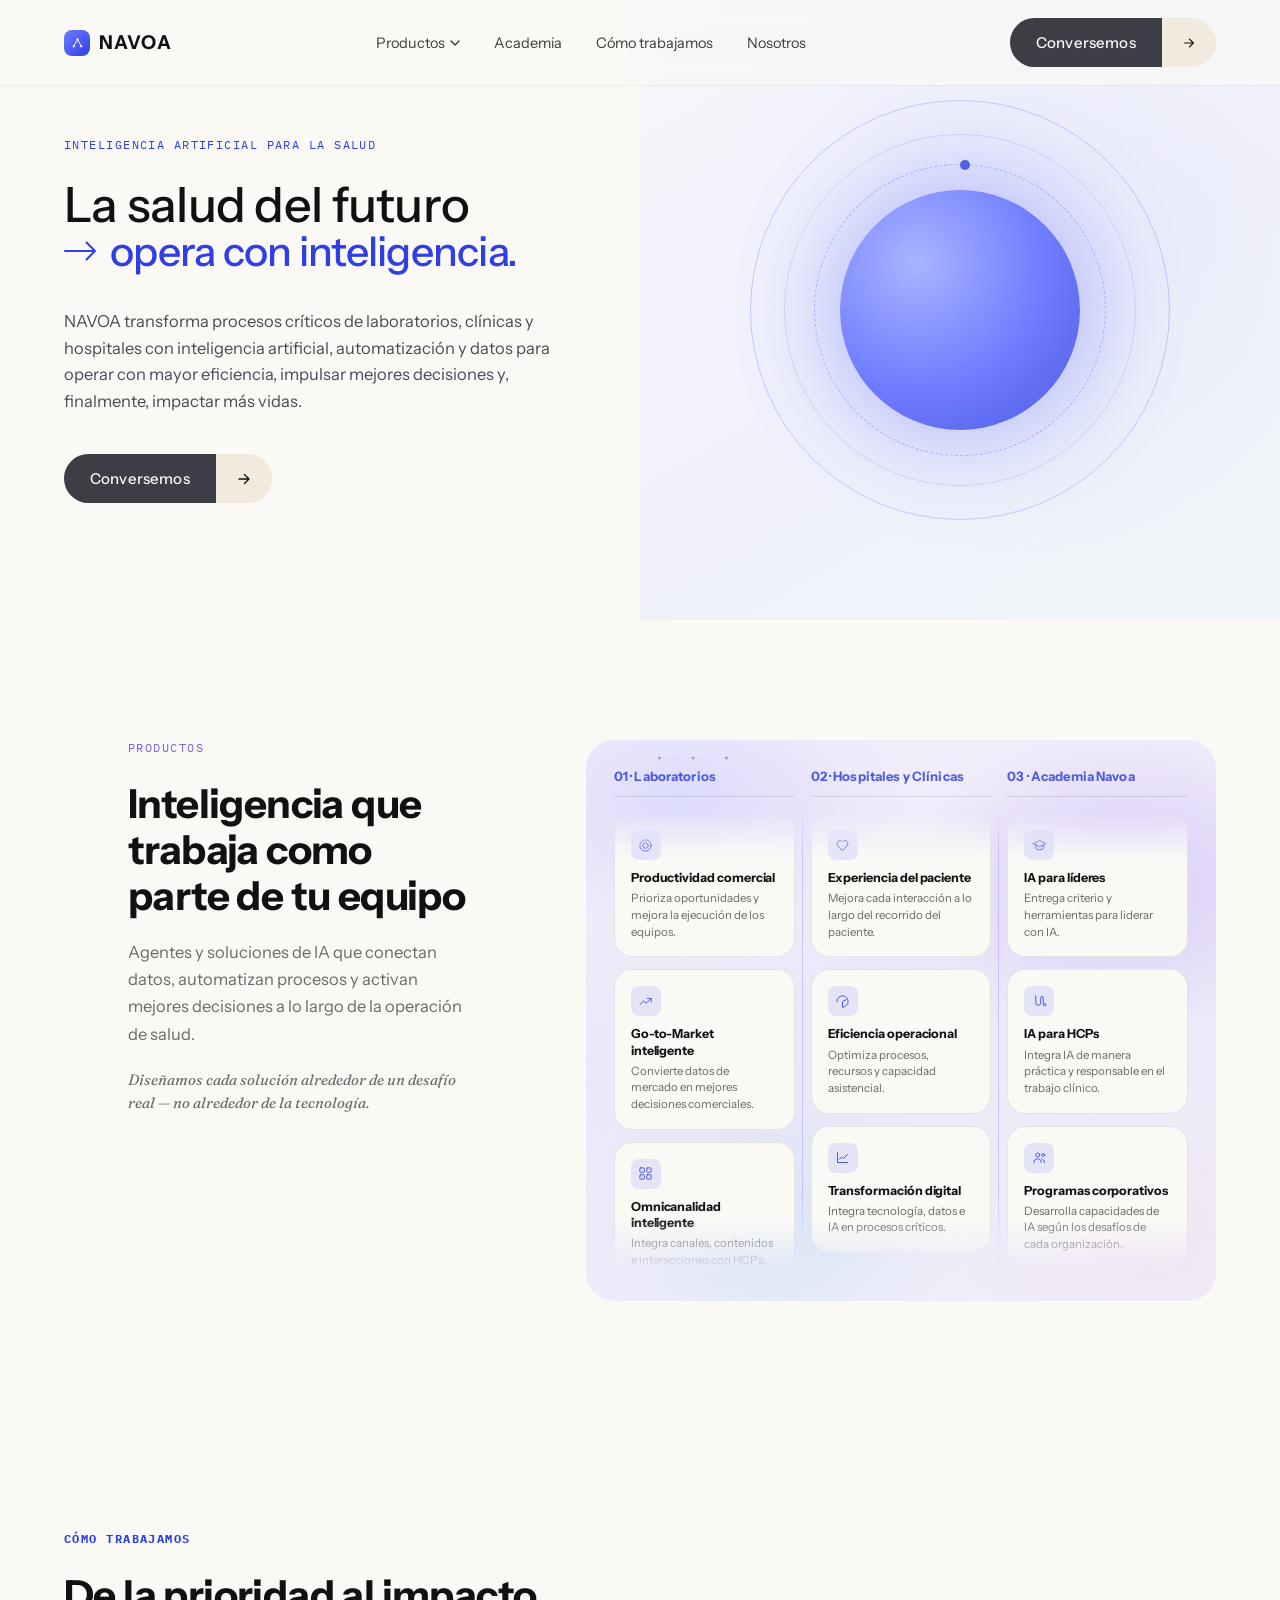
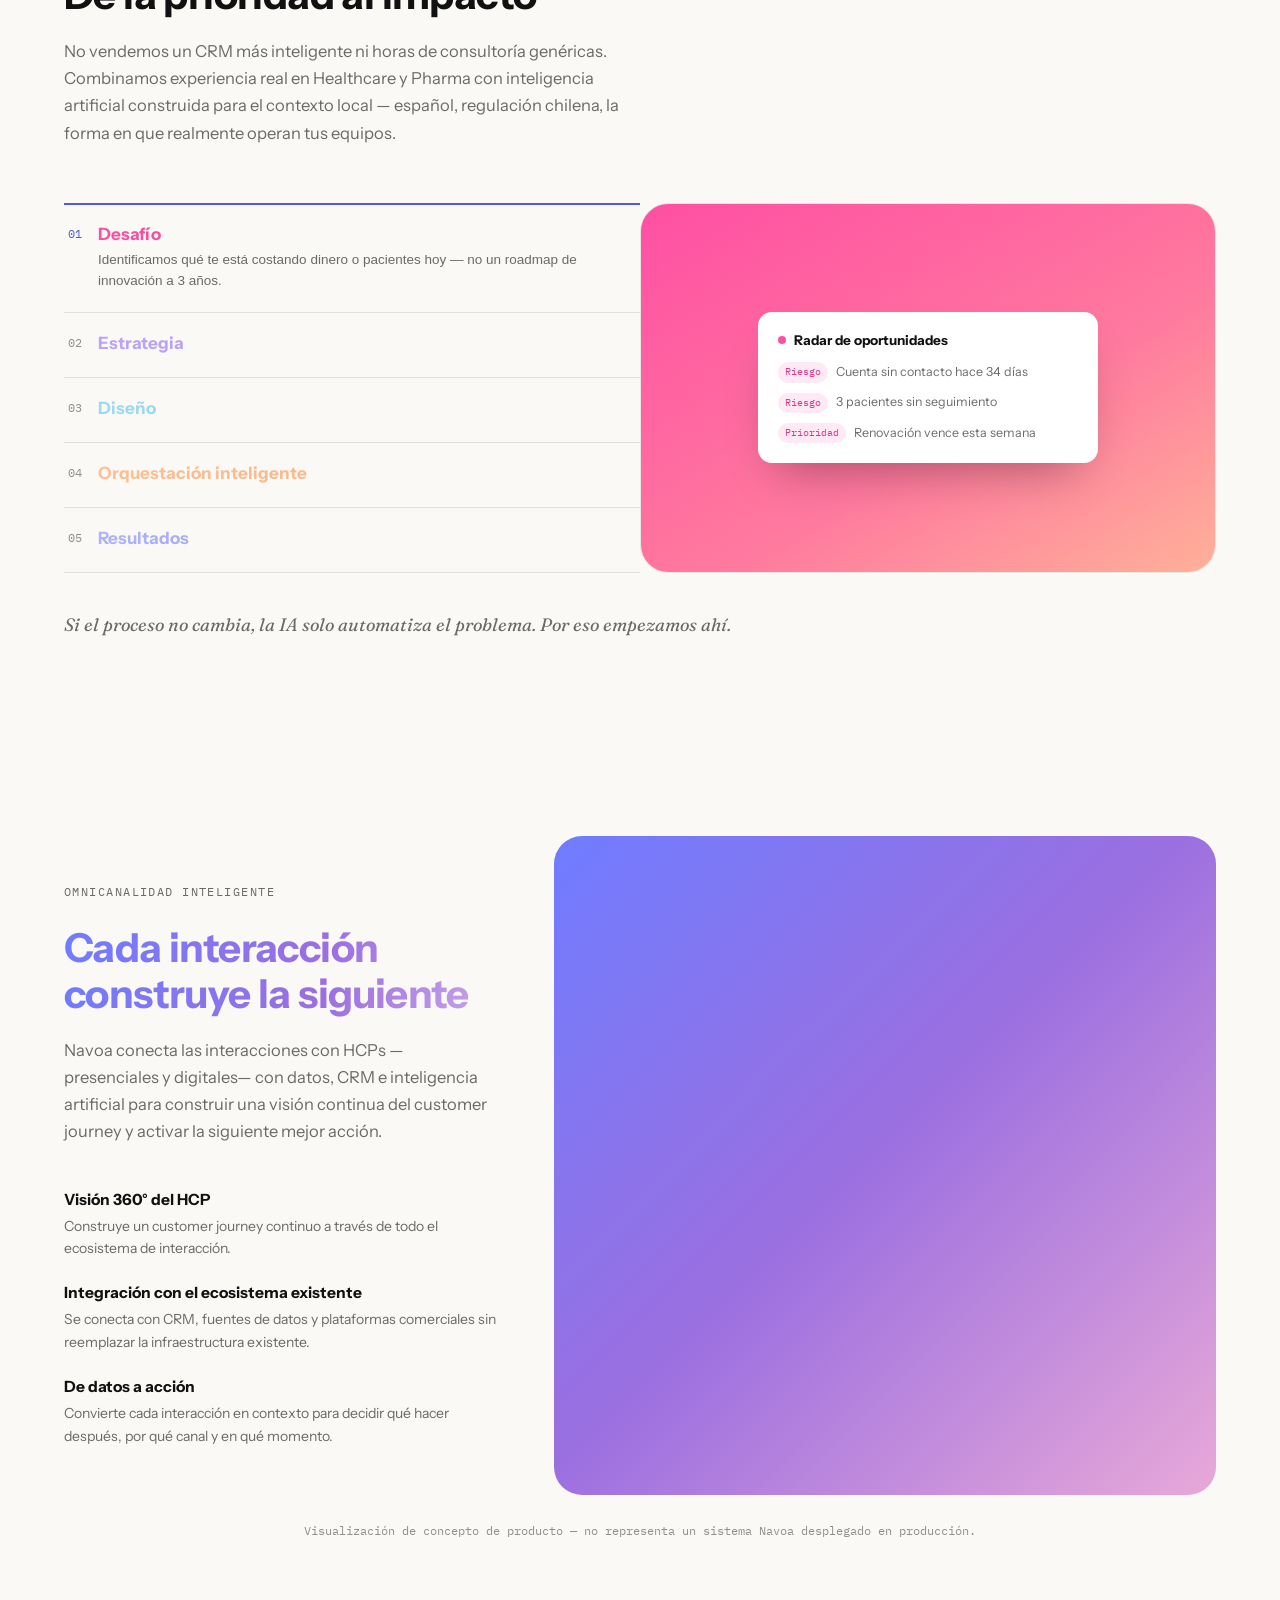
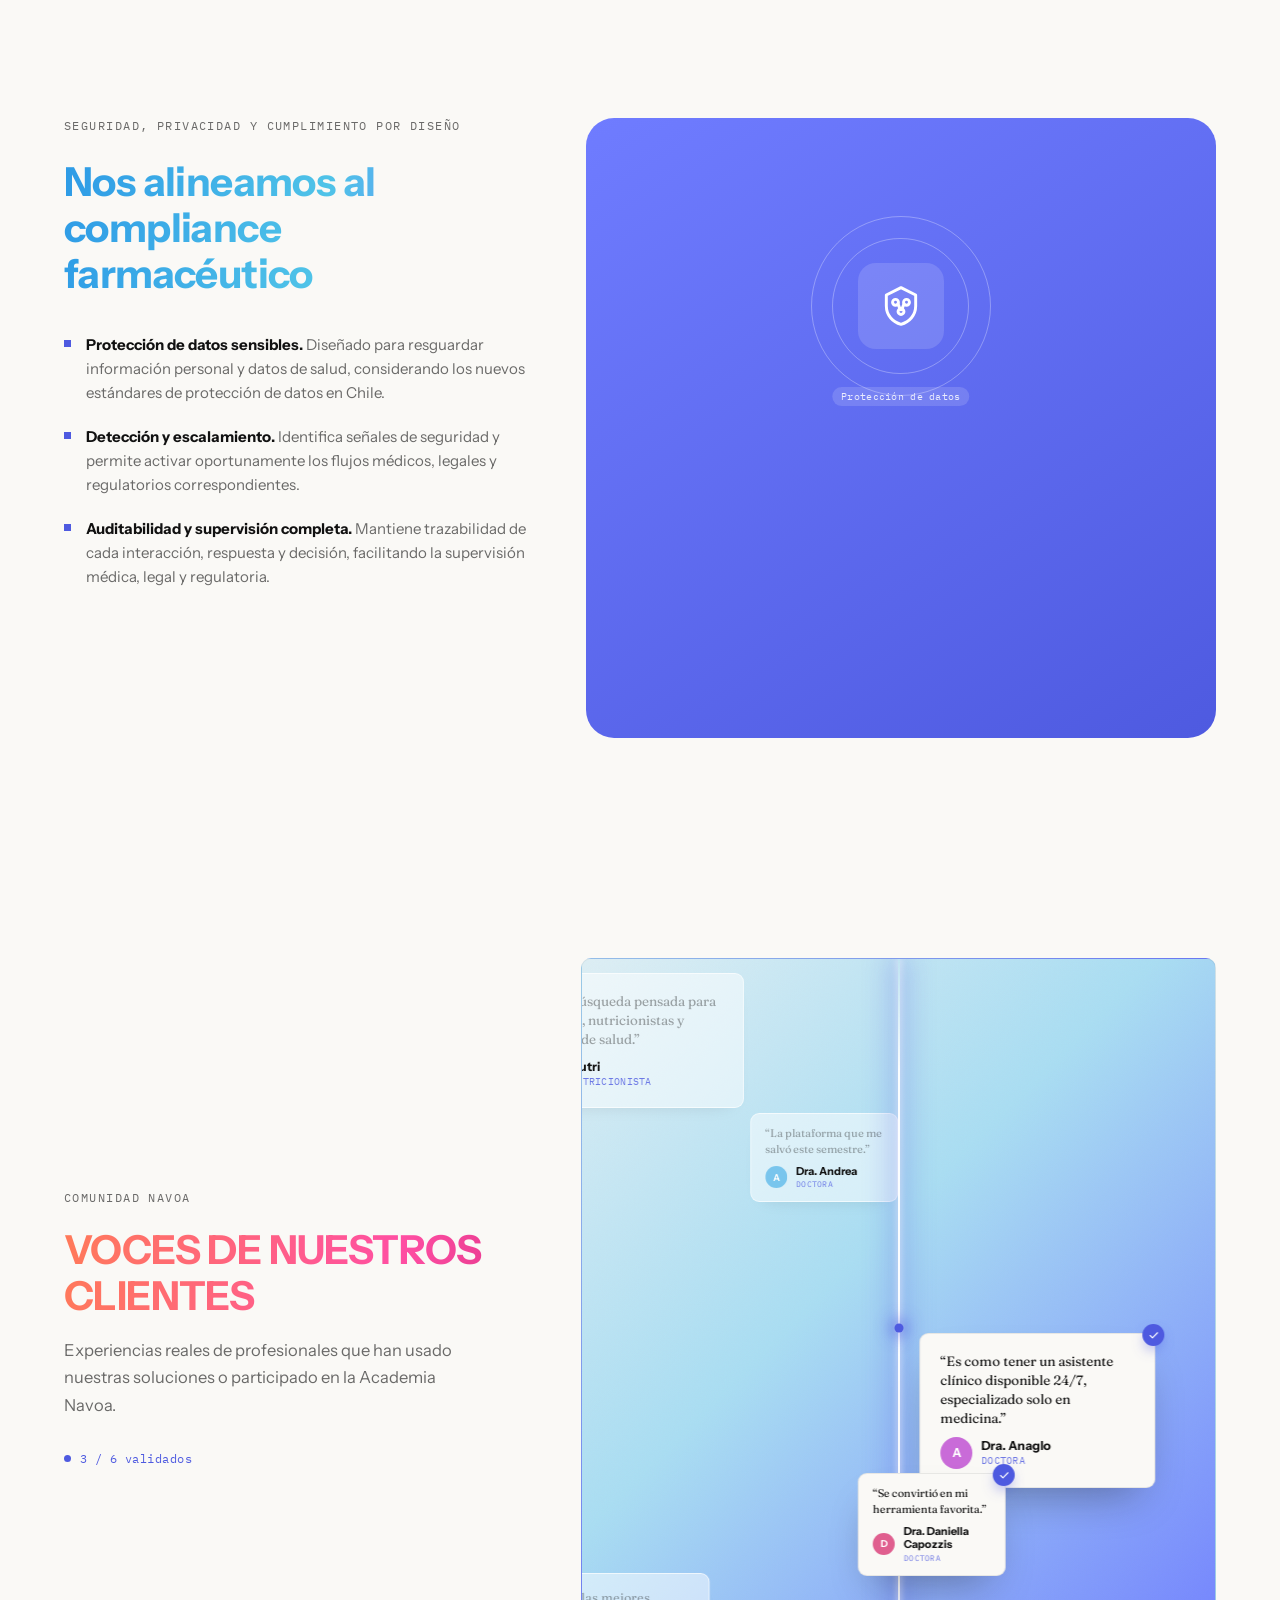
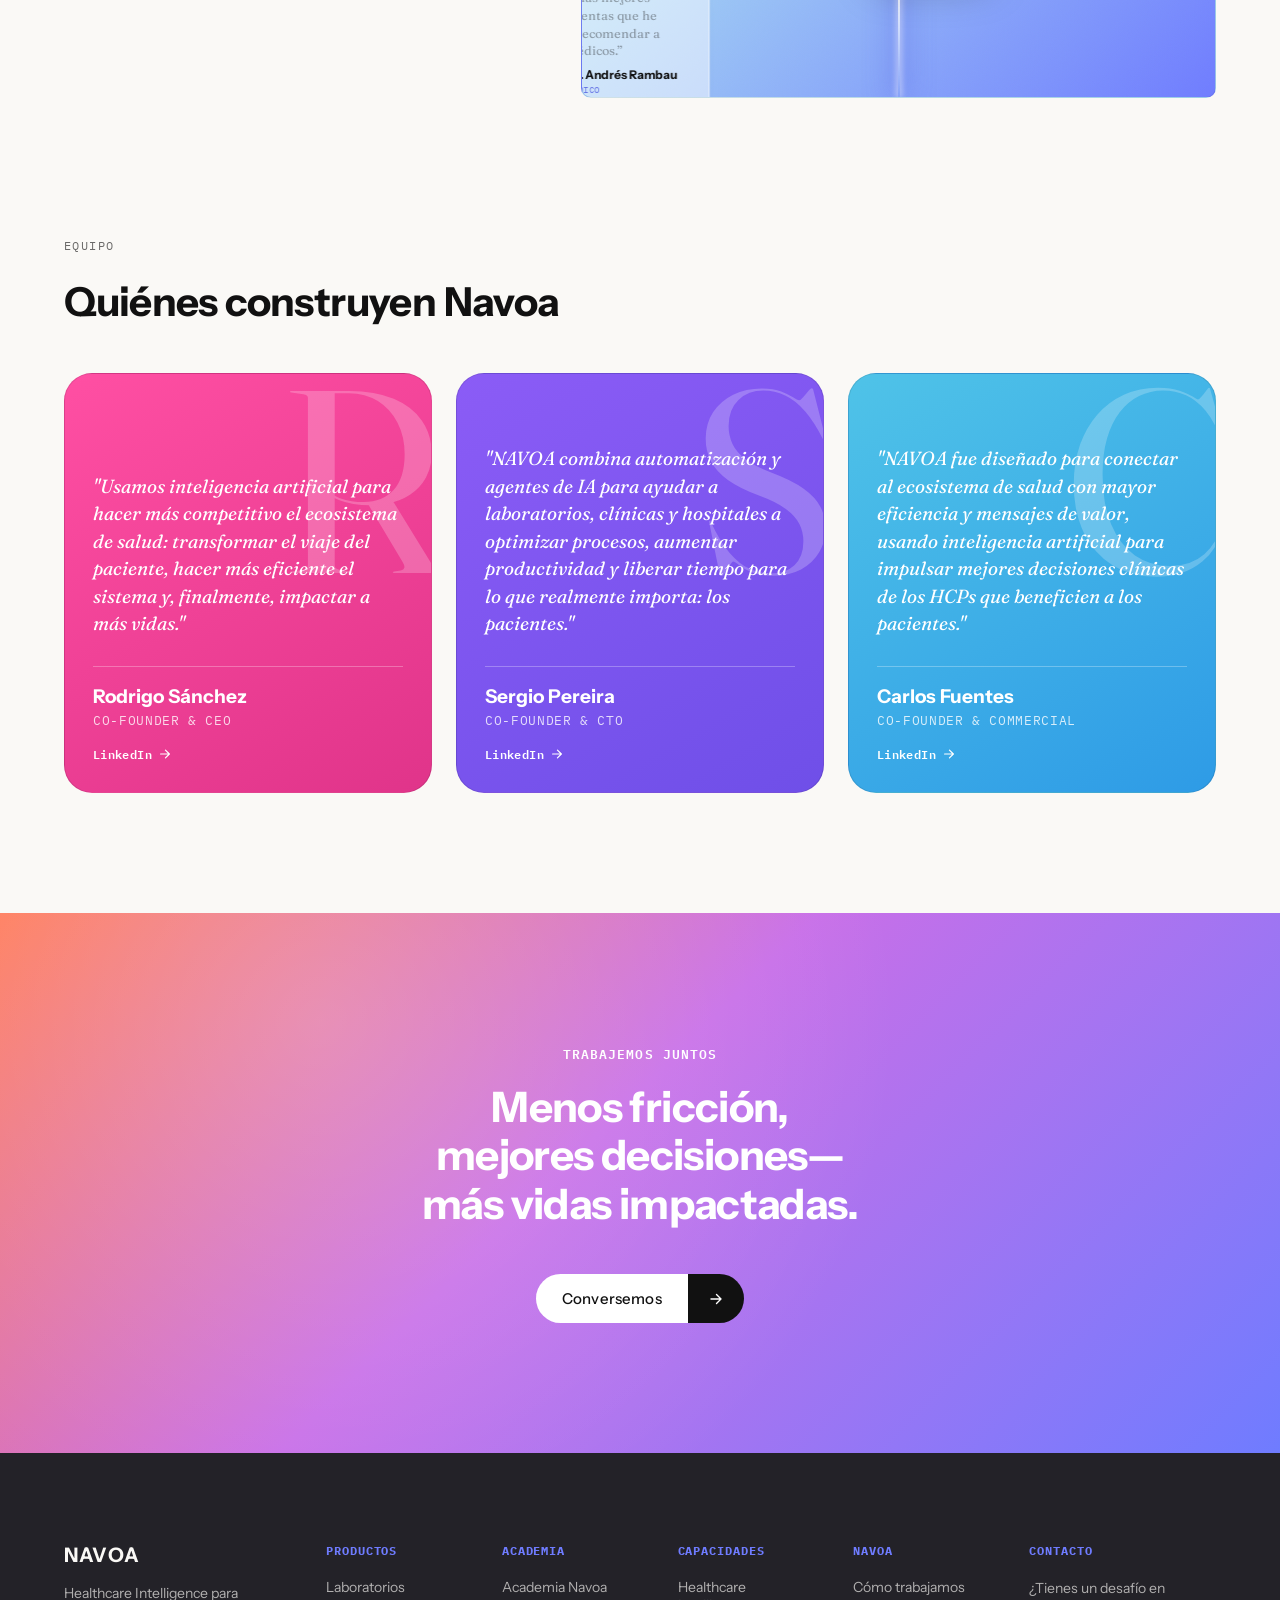
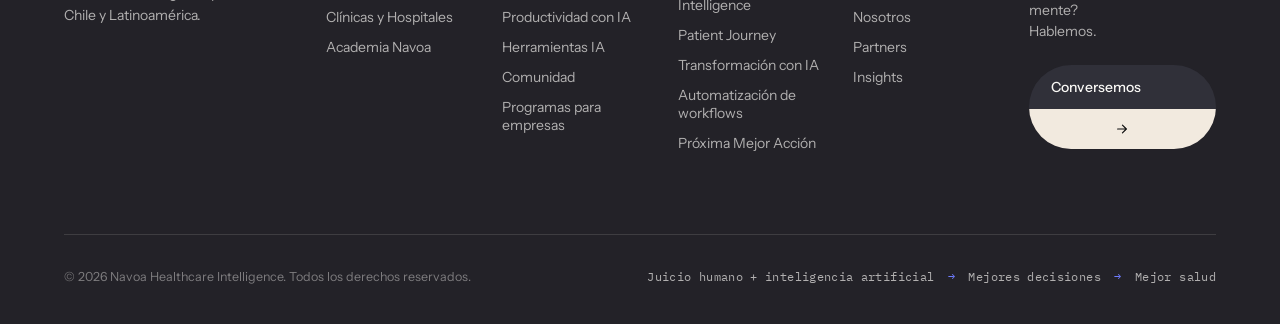
==== commit bc9c4b57: "Implement code changes to enhance functionality and improve performance" ====
--- a/index.html
+++ b/index.html
@@ -9,9 +9,2353 @@
 <link rel="preconnect" href="https://fonts.googleapis.com">
 <link rel="preconnect" href="https://fonts.gstatic.com" crossorigin>
 <link href="https://fonts.googleapis.com/css2?family=Fraunces:ital,opsz,wght@0,9..144,300;0,9..144,400;0,9..144,500;0,9..144,700;1,9..144,300;1,9..144,400;1,9..144,500&family=Newsreader:opsz,wght@6..72,500&family=IBM+Plex+Mono:wght@400;500&display=swap" rel="stylesheet">
-<link href="https://fonts.googleapis.com/css2?family=Hanken+Grotesk:wght@400;500;600;700&display=swap" rel="stylesheet">
-
-<link rel="stylesheet" href="styles.css">
+<link href="https://fonts.googleapis.com/css2?family=Instrument+Sans:ital,wght@0,400;0,500;0,600;0,700;1,500&display=swap" rel="stylesheet">
+
+<style>
+/* =========================================================
+   NAVOA — Healthcare Intelligence
+   Design tokens
+========================================================= */
+:root{
+  --ink:        #111111;
+  --graphite:   #303039;
+  --graphite-2: #232228;
+  --warm-white: #FAF9F6;
+  --cream:      #F2EADF;
+  --powder:     #DDEEF4;
+  --lavender:   #E4E0F4;
+  --periwinkle: #6F7CFF;
+  --periwinkle-deep: #4E5AE0;
+  --text-soft:  rgba(17,17,17,0.62);
+  --text-softer:rgba(17,17,17,0.46);
+  --on-dark-soft: rgba(250,249,246,0.66);
+  --on-dark-softer: rgba(250,249,246,0.42);
+
+  --sans: 'Instrument Sans', 'Inter', -apple-system, BlinkMacSystemFont, sans-serif;
+  --serif: 'Fraunces', Georgia, serif;
+  --mono: 'IBM Plex Mono', 'SFMono-Regular', monospace;
+
+  --container: 1320px;
+  --edge: clamp(24px, 6vw, 64px);
+  --radius-lg: 28px;
+  --radius-md: 18px;
+  --radius-full: 999px;
+
+  --ease: cubic-bezier(.19,1,.22,1);
+
+  /* Dark-section extensions (Synthio-inspired alternation) */
+  --ink-2: #17161C;
+  --on-dark: #FAF9F6;
+  --periwinkle-soft: rgba(111,124,255,0.16);
+  --gradient-warm: linear-gradient(135deg, #FF7A59 0%, #C86FE8 45%, #6F7CFF 100%);
+  --gradient-cool: linear-gradient(135deg, #4FC3E8 0%, #6F7CFF 55%, #9B6FE0 100%);
+  --coral: #FF7A59;
+  --sky: #4FC3E8;
+  --orange: #FF9142;
+  --orange-deep: #E87A28;
+  --lilac: #9B6FE0;
+  --synthio-blue: #2E3FE5;
+}
+
+*,*::before,*::after{ box-sizing: border-box; }
+html{ scroll-behavior: smooth; }
+
+body{
+  margin:0;
+  background: var(--warm-white);
+  color: var(--ink);
+  font-family: var(--sans);
+  -webkit-font-smoothing: antialiased;
+  -moz-osx-font-smoothing: grayscale;
+  overflow-x: hidden;
+}
+
+h1,h2,h3,h4,p,ul{ margin:0; padding:0; }
+ul{ list-style:none; }
+a{ color:inherit; text-decoration:none; }
+img{ max-width:100%; display:block; }
+
+::selection{ background: var(--periwinkle); color: var(--warm-white); }
+
+:focus-visible{
+  outline: 2px solid var(--periwinkle);
+  outline-offset: 3px;
+  border-radius: 4px;
+}
+
+.section-inner{
+  max-width: var(--container);
+  margin: 0 auto;
+  padding: 0 var(--edge);
+}
+
+/* =========================================================
+   Motion primitives
+========================================================= */
+/* Content is visible by default (no-JS / slow-JS safe).
+   Only once the 'js' class lands on <html> (see inline script in <head>)
+   do .reveal elements hide themselves ahead of their scroll-triggered entrance. */
+.reveal{ opacity: 1; transform: none; }
+html.js .reveal{
+  opacity: 0;
+  transform: translateY(22px);
+  transition: opacity .9s var(--ease), transform .9s var(--ease);
+}
+html.js .reveal.in-view{ opacity: 1; transform: translateY(0); }
+
+@media (prefers-reduced-motion: reduce){
+  *{ animation-duration: .001ms !important; transition-duration: .001ms !important; }
+  html{ scroll-behavior:auto; }
+}
+
+/* =========================================================
+   Split button — signature CTA
+========================================================= */
+.btn-split{
+  display: inline-flex;
+  align-items: stretch;
+  border-radius: var(--radius-full);
+  overflow: hidden;
+  font-family: var(--sans);
+  font-weight: 500;
+  letter-spacing: 0.01em;
+  transition: transform .45s var(--ease), box-shadow .45s var(--ease);
+  will-change: transform;
+}
+.btn-split:hover{ transform: translateY(-2px); box-shadow: 0 14px 30px -14px rgba(17,17,17,0.35); }
+.btn-split__left{
+  background: var(--graphite);
+  color: var(--warm-white);
+  padding: 15px 26px;
+  font-size: 15px;
+  display:flex;
+  align-items:center;
+}
+.btn-split--nav .btn-split__left,
+.btn-split--hero .btn-split__left{ background: #3D3D45; }
+.btn-split__right{
+  background: var(--cream);
+  color: var(--ink);
+  padding: 15px 20px;
+  display:flex;
+  align-items:center;
+  justify-content:center;
+  transition: background .3s var(--ease), transform .3s var(--ease);
+}
+.btn-split:hover .btn-split__right{ transform: translateX(3px); }
+
+.btn-split--nav{ display:none; }
+.btn-split--footer .btn-split__left{ padding: 13px 22px; font-size: 14px; }
+.btn-split--footer .btn-split__right{ padding: 13px 18px; }
+
+/* =========================================================
+   Navbar
+========================================================= */
+.nav{
+  position: fixed;
+  top: 0; left: 0; right: 0;
+  z-index: 100;
+  background: rgba(250,249,246,0.72);
+  backdrop-filter: blur(14px) saturate(160%);
+  -webkit-backdrop-filter: blur(14px) saturate(160%);
+  border-bottom: 1px solid rgba(17,17,17,0.06);
+}
+.nav-inner{
+  max-width: var(--container);
+  margin: 0 auto;
+  padding: 18px var(--edge);
+  display: flex;
+  align-items: center;
+  justify-content: space-between;
+  gap: 24px;
+}
+.logo{
+  font-family: var(--sans);
+  font-weight: 700;
+  font-size: 19px;
+  letter-spacing: 0.06em;
+  color: var(--ink);
+  display: flex;
+  align-items: center;
+  gap: 9px;
+}
+.logo__mark{
+  display: flex;
+  align-items: center;
+  justify-content: center;
+  width: 26px;
+  height: 26px;
+  border-radius: 8px;
+  background: linear-gradient(135deg, var(--periwinkle), var(--synthio-blue));
+  color: #fff;
+  flex-shrink: 0;
+}
+.logo__mark svg{ display: block; }
+.nav-links{
+  display: flex;
+  gap: 34px;
+  font-size: 14.5px;
+  color: var(--ink);
+}
+.nav-links a{
+  position: relative;
+  padding: 4px 0;
+  opacity: 0.82;
+  transition: opacity .3s var(--ease);
+}
+.nav-links a::after{
+  content:"";
+  position:absolute; left:0; right:0; bottom:-2px;
+  height:1px; background: var(--periwinkle);
+  transform: scaleX(0); transform-origin: left;
+  transition: transform .35s var(--ease);
+}
+.nav-links a:hover{ opacity: 1; }
+.nav-links a:hover::after{ transform: scaleX(1); }
+
+.nav-toggle{
+  display:none;
+  background:none; border:none; cursor:pointer;
+  width: 34px; height: 28px;
+  flex-direction: column; justify-content: space-between;
+  padding: 4px 0;
+}
+.nav-toggle span{
+  display:block; height:1.5px; width:100%;
+  background: var(--ink);
+  transition: transform .3s var(--ease), opacity .3s var(--ease);
+}
+
+@media (min-width: 861px){
+  .btn-split--nav{ display: inline-flex; }
+}
+
+@media (max-width: 860px){
+  .nav-links{
+    position: fixed;
+    top: 66px; left: 0; right: 0;
+    background: var(--warm-white);
+    flex-direction: column;
+    gap: 0;
+    border-bottom: 1px solid rgba(17,17,17,0.08);
+    max-height: 0;
+    overflow: hidden;
+    transition: max-height .45s var(--ease);
+  }
+  .nav-links.open{ max-height: 320px; }
+  .nav-links a{
+    padding: 16px var(--edge);
+    border-top: 1px solid rgba(17,17,17,0.06);
+    opacity: 1;
+  }
+  .nav-toggle{ display: flex; }
+}
+
+/* =========================================================
+   Hero — layout partido (texto / visual animado), estilo Synthio
+========================================================= */
+.hero{
+  position: relative;
+  min-height: auto;
+  display: grid;
+  grid-template-columns: 1fr 1fr;
+  align-items: stretch;
+  padding: 0;
+  overflow: hidden;
+  background: var(--warm-white);
+  gap: 0;
+}
+@media (max-width: 900px){
+  .hero{ grid-template-columns: 1fr; }
+}
+
+.hero-visual--v2{
+  position: relative;
+  height: auto;
+  min-height: 620px;
+  display: flex;
+  align-items: center;
+  justify-content: center;
+  overflow: hidden;
+  background: radial-gradient(circle at 60% 40%, rgba(111,124,255,0.08), transparent 60%),
+              linear-gradient(150deg, #F6F6FC 0%, #F0F1FA 55%, #EFF6F9 100%);
+}
+.hero-visual__watermark{
+  position: absolute;
+  font-family: var(--sans);
+  font-weight: 700;
+  font-size: 220px;
+  color: var(--ink);
+  opacity: 0.04;
+  letter-spacing: -0.05em;
+  user-select: none;
+  pointer-events: none;
+}
+.hero-orb-wrap{
+  position: relative;
+  width: 420px; height: 420px;
+}
+.hero-orb-core{
+  position: absolute;
+  inset: 90px;
+  border-radius: 50%;
+  background: radial-gradient(circle at 32% 30%, #A9B4FF, var(--periwinkle) 55%, var(--periwinkle-deep) 100%);
+  box-shadow: 0 0 90px 10px rgba(111,124,255,0.45);
+  animation: pulse-core 6s ease-in-out infinite;
+}
+.hero-orb-ring{
+  position: absolute;
+  inset: 0;
+  border-radius: 50%;
+  border: 1px solid rgba(111,124,255,0.35);
+  animation: spin-ring 22s linear infinite;
+}
+.hero-orb-ring--2{ inset: 34px; border-color: rgba(111,124,255,0.22); animation-duration: 30s; animation-direction: reverse; }
+.hero-orb-ring--3{ inset: 64px; border-color: rgba(111,124,255,0.5); animation-duration: 16s; border-style: dashed; }
+.hero-orb-dot{
+  position: absolute;
+  width: 10px; height: 10px;
+  border-radius: 50%;
+  background: var(--periwinkle-deep);
+  top: -5px; left: 50%;
+}
+
+@keyframes pulse-core{
+  0%,100%{ transform: scale(1); }
+  50%{ transform: scale(1.06); }
+}
+@keyframes spin-ring{
+  from{ transform: rotate(0deg); }
+  to{ transform: rotate(360deg); }
+}
+
+/* ===== Escenas del hero derecho — universo NAVOA en loop ===== */
+.hero-scene{
+  position: absolute;
+  inset: 0;
+  display: flex;
+  align-items: center;
+  justify-content: center;
+  opacity: 0;
+  transform: scale(0.96);
+  transition: opacity 1s ease, transform 1.1s ease;
+  pointer-events: none;
+}
+.hero-scene.is-active{ opacity: 1; transform: scale(1); pointer-events: auto; }
+
+.hero-scene__svg{ width: min(58vw, 400px); height: min(58vw, 400px); }
+
+/* Escena 2 · Conexiones */
+.hero-scene--connections circle{ animation: node-pulse 2.4s ease-in-out infinite; }
+.hero-scene--connections circle:nth-child(2){ animation-delay: .3s; }
+.hero-scene--connections circle:nth-child(3){ animation-delay: .6s; }
+.hero-scene--connections circle:nth-child(4){ animation-delay: .9s; }
+.hero-scene--connections circle:nth-child(5){ animation-delay: 1.2s; }
+@keyframes node-pulse{ 0%,100%{ opacity: 1; } 50%{ opacity: .45; } }
+
+/* Escena 3 · Flujos */
+.hero-flow-path{
+  stroke-dasharray: 14 10;
+  animation: flow-move 3.5s linear infinite;
+}
+.hero-flow-path--2{ animation-duration: 4.2s; animation-direction: reverse; }
+.hero-flow-path--3{ animation-duration: 5s; }
+@keyframes flow-move{ to{ stroke-dashoffset: -240; } }
+
+/* Escena 4 · Partículas */
+.hero-particle-field{ position: relative; width: min(58vw, 400px); height: min(58vw, 400px); }
+.hero-particle-field span{
+  position: absolute;
+  width: 5px; height: 5px;
+  border-radius: 50%;
+  background: var(--periwinkle);
+  animation: particle-float 5s ease-in-out infinite;
+}
+.hero-particle-field span:nth-child(odd){ background: var(--lilac); }
+.hero-particle-field span:nth-child(3n){ background: var(--sky); }
+.hero-particle-field span:nth-child(1){ top: 10%; left: 20%; animation-delay: 0s; }
+.hero-particle-field span:nth-child(2){ top: 25%; left: 70%; animation-delay: .3s; }
+.hero-particle-field span:nth-child(3){ top: 40%; left: 15%; animation-delay: .6s; }
+.hero-particle-field span:nth-child(4){ top: 55%; left: 85%; animation-delay: .9s; }
+.hero-particle-field span:nth-child(5){ top: 65%; left: 40%; animation-delay: 1.2s; }
+.hero-particle-field span:nth-child(6){ top: 15%; left: 50%; animation-delay: 1.5s; }
+.hero-particle-field span:nth-child(7){ top: 80%; left: 25%; animation-delay: 1.8s; }
+.hero-particle-field span:nth-child(8){ top: 35%; left: 55%; animation-delay: 2.1s; }
+.hero-particle-field span:nth-child(9){ top: 70%; left: 65%; animation-delay: 2.4s; }
+.hero-particle-field span:nth-child(10){ top: 5%; left: 80%; animation-delay: 2.7s; }
+.hero-particle-field span:nth-child(11){ top: 50%; left: 5%; animation-delay: 3s; }
+.hero-particle-field span:nth-child(12){ top: 90%; left: 55%; animation-delay: 3.3s; }
+.hero-particle-field span:nth-child(13){ top: 20%; left: 35%; animation-delay: .15s; }
+.hero-particle-field span:nth-child(14){ top: 60%; left: 20%; animation-delay: .45s; }
+.hero-particle-field span:nth-child(15){ top: 30%; left: 90%; animation-delay: .75s; }
+.hero-particle-field span:nth-child(16){ top: 45%; left: 45%; animation-delay: 1.05s; }
+.hero-particle-field span:nth-child(17){ top: 85%; left: 75%; animation-delay: 1.35s; }
+.hero-particle-field span:nth-child(18){ top: 12%; left: 60%; animation-delay: 1.65s; }
+.hero-particle-field span:nth-child(19){ top: 75%; left: 10%; animation-delay: 1.95s; }
+.hero-particle-field span:nth-child(20){ top: 38%; left: 75%; animation-delay: 2.25s; }
+@keyframes particle-float{
+  0%,100%{ transform: translateY(0) scale(1); opacity: .55; }
+  50%{ transform: translateY(-16px) scale(1.4); opacity: 1; }
+}
+
+/* Escena 5 · Estructura digital */
+.hero-structure{ position: relative; width: 220px; height: 220px; }
+.hero-structure__layer{
+  position: absolute;
+  inset: 0;
+  border-radius: 24px;
+  border: 1.5px solid rgba(111,124,255,0.45);
+  animation: structure-spin 12s linear infinite;
+}
+.hero-structure__layer--2{ inset: 28px; border-color: rgba(155,111,224,0.5); animation-duration: 16s; animation-direction: reverse; }
+.hero-structure__layer--3{ inset: 56px; border-color: rgba(79,195,232,0.55); animation-duration: 9s; background: rgba(111,124,255,0.06); }
+@keyframes structure-spin{
+  from{ transform: rotate(0deg); }
+  to{ transform: rotate(360deg); }
+}
+
+@media (max-width: 900px){
+  .hero-visual--v2{ min-height: 380px; }
+  .hero-orb-wrap{ width: 280px; height: 280px; }
+  .hero-orb-core{ inset: 60px; }
+}
+
+.hero-inner{
+  position: relative;
+  z-index: 1;
+  max-width: 630px;
+  padding: 110px 40px 90px var(--edge);
+  display: flex;
+  flex-direction: column;
+  justify-content: center;
+}
+
+.eyebrow{
+  font-family: var(--mono);
+  font-size: 12px;
+  letter-spacing: 0.12em;
+  text-transform: uppercase;
+  color: var(--synthio-blue);
+  margin-bottom: 26px;
+  display: block;
+}
+.eyebrow--dark{ color: var(--text-soft); }
+.eyebrow--lilac{ color: #7B5FE0; }
+.eyebrow--accent-blue{ color: var(--synthio-blue); font-weight: 700; }
+
+.hero-headline{
+  font-family: var(--sans);
+  font-weight: 700;
+  font-size: clamp(34px, 3.6vw, 48px);
+  line-height: 1.12;
+  letter-spacing: -0.015em;
+  color: var(--ink);
+  display: flex;
+  flex-direction: column;
+}
+.hero-headline .accent{ color: var(--synthio-blue); }
+
+.hero-headline--serif{
+  font-family: 'Newsreader', var(--serif);
+  font-weight: 500;
+  font-size: clamp(38px, 4.4vw, 60px);
+  line-height: 1.05;
+  letter-spacing: -0.01em;
+}
+
+.hero-headline--v2{
+  font-family: var(--sans);
+  font-weight: 500;
+  font-size: clamp(36px, 3.8vw, 54px);
+  line-height: 1.12;
+  letter-spacing: -0.015em;
+  color: var(--ink);
+}
+.hero-headline--v2 .accent{
+  display: flex;
+  align-items: center;
+  gap: 12px;
+  color: var(--synthio-blue);
+  margin-top: -4px;
+  font-size: clamp(31px, 3.2vw, 48px);
+  white-space: nowrap;
+}
+.hero-headline__arrow{
+  color: var(--synthio-blue);
+  flex-shrink: 0;
+}
+
+.hero-sub{
+  display: flex;
+  align-items: center;
+  gap: 14px;
+  margin-top: 14px;
+  color: var(--periwinkle-deep);
+}
+.hero-arrow{ color: var(--periwinkle-deep); flex-shrink: 0; }
+.hero-sub__serif{
+  font-family: var(--serif);
+  font-style: italic;
+  font-weight: 400;
+  font-size: clamp(30px, 4.6vw, 54px);
+  letter-spacing: -0.01em;
+}
+
+.hero-desc{
+  margin-top: 22px;
+  max-width: 500px;
+  font-size: 16.5px;
+  line-height: 1.6;
+  color: #4A4A52;
+}
+
+.hero-inner > div{ margin-top: 40px; }
+
+/* =========================================================
+   Section titles (shared)
+========================================================= */
+.section-title{
+  font-family: var(--sans);
+  font-weight: 700;
+  font-size: clamp(28px, 3.2vw, 40px);
+  line-height: 1.15;
+  letter-spacing: -0.015em;
+  max-width: 780px;
+  margin-top: 14px;
+}
+.section-lead{
+  margin-top: 20px;
+  max-width: 560px;
+  font-size: 16.5px;
+  line-height: 1.65;
+  color: var(--text-soft);
+}
+.products-closing{
+  margin-top: 20px;
+  max-width: 460px;
+  font-family: var(--serif);
+  font-style: italic;
+  font-size: 15px;
+  line-height: 1.55;
+  color: var(--text-soft);
+}
+
+/* =========================================================
+   02 · Cómo generamos impacto
+========================================================= */
+
+@media (max-width: 860px){
+  .journey{ grid-template-columns: 1fr; gap: 0; }
+  .journey-line{ top: 0; bottom: 0; left: 6px; right: auto; width: 1px; height: 100%;
+    transform: scaleY(0); transform-origin: top; }
+  .journey-line.grow{ transform: scaleY(1); }
+  .journey-step{ padding: 0 0 40px 34px; }
+  .journey-step::before{ top: 4px; left: 0; }
+  .journey-step--results{ margin-top: 0; margin-left: 0; }
+}
+
+/* =========================================================
+   03 · Productos
+========================================================= */
+.products{ background: var(--warm-white); padding: 120px 0 0; }
+.products-head{
+  max-width: var(--container);
+  margin: 0 auto;
+  padding: 0 var(--edge) 64px;
+}
+
+.product-panel{
+  padding: 90px var(--edge);
+  position: relative;
+  overflow: hidden;
+}
+.product-panel__inner{
+  max-width: var(--container);
+  margin: 0 auto;
+}
+.product-panel--lavender{ background: var(--lavender); }
+.product-panel--blue{ background: var(--powder); }
+.product-panel--cream{ background: var(--cream); }
+
+.product-panel__index{
+  font-family: var(--mono);
+  font-size: 13px;
+  color: var(--periwinkle-deep);
+  letter-spacing: 0.08em;
+  margin-bottom: 18px;
+}
+.product-panel__title{
+  font-family: var(--sans);
+  font-weight: 600;
+  font-size: clamp(28px, 3.6vw, 44px);
+  letter-spacing: -0.015em;
+  max-width: 620px;
+}
+.product-panel__descriptor{
+  margin-top: 16px;
+  font-size: 14.5px;
+  letter-spacing: 0.01em;
+  color: var(--text-soft);
+  text-transform: uppercase;
+  font-family: var(--mono);
+  font-size: 12px;
+}
+.product-panel__caps{
+  margin-top: 34px;
+  display: flex;
+  flex-wrap: wrap;
+  gap: 12px;
+  max-width: 640px;
+}
+.product-panel__caps li{
+  font-size: 14px;
+  padding: 9px 16px;
+  border-radius: var(--radius-full);
+  background: rgba(255,255,255,0.55);
+  border: 1px solid rgba(17,17,17,0.08);
+  color: var(--ink);
+}
+.product-panel__copy{
+  margin-top: 34px;
+  max-width: 560px;
+  font-family: var(--serif);
+  font-size: 20px;
+  line-height: 1.5;
+  color: var(--ink);
+}
+.product-panel__note{
+  margin-top: 44px;
+  padding-top: 28px;
+  border-top: 1px solid rgba(17,17,17,0.12);
+  max-width: 460px;
+}
+.product-panel__note span{
+  font-family: var(--mono);
+  font-size: 11.5px;
+  letter-spacing: 0.08em;
+  text-transform: uppercase;
+  color: var(--periwinkle-deep);
+}
+.product-panel__note p{
+  margin-top: 8px;
+  font-size: 15px;
+  color: var(--text-soft);
+}
+
+.academy-flow{
+  margin-top: 40px;
+  display: flex;
+  align-items: center;
+  flex-wrap: wrap;
+  gap: 12px;
+  font-family: var(--sans);
+  font-weight: 600;
+  font-size: 15px;
+  color: var(--ink);
+}
+.academy-flow svg{ color: var(--periwinkle-deep); flex-shrink: 0; }
+
+@media (max-width: 640px){
+  .product-panel{ padding: 64px 22px; }
+}
+
+/* =========================================================
+   04 · Experiencia & ecosistema
+========================================================= */
+.ecosystem{ background: var(--lavender); padding: 120px 0; }
+
+.eco-grid{
+  margin-top: 70px;
+  display: grid;
+  grid-template-columns: repeat(4, 1fr);
+  gap: 1px;
+  background: rgba(17,17,17,0.1);
+  border: 1px solid rgba(17,17,17,0.1);
+  border-radius: var(--radius-md);
+  overflow: hidden;
+}
+.eco-card{
+  background: var(--lavender);
+  padding: 40px 30px;
+  transition: background .4s var(--ease);
+}
+.eco-card:hover{ background: rgba(255,255,255,0.5); }
+.eco-card__num{
+  font-family: var(--mono);
+  font-size: 12px;
+  color: var(--periwinkle-deep);
+  display:block;
+  margin-bottom: 22px;
+}
+.eco-card h3{
+  font-size: 18px;
+  font-weight: 600;
+  letter-spacing: -0.01em;
+  margin-bottom: 10px;
+}
+.eco-card p{
+  font-size: 14.5px;
+  line-height: 1.55;
+  color: var(--text-soft);
+}
+
+@media (max-width: 860px){
+  .eco-grid{ grid-template-columns: 1fr 1fr; }
+}
+@media (max-width: 560px){
+  .eco-grid{ grid-template-columns: 1fr; }
+}
+
+/* =========================================================
+   05 · CTA Final
+========================================================= */
+.cta-final{
+  background: var(--gradient-warm);
+  color: #fff;
+  padding: 130px 0;
+  text-align: center;
+  position: relative;
+  overflow: hidden;
+}
+.cta-final::before{
+  content: '';
+  position: absolute; inset: 0;
+  background: radial-gradient(circle at 25% 20%, rgba(255,255,255,0.2), transparent 55%);
+  pointer-events: none;
+}
+.cta-final .section-inner{ position: relative; z-index: 1; display: flex; flex-direction: column; align-items: center; }
+
+.cta-final__title{
+  font-family: var(--sans);
+  font-weight: 700;
+  font-size: clamp(28px, 3.6vw, 42px);
+  line-height: 1.15;
+  letter-spacing: -0.015em;
+  max-width: 720px;
+  color: #fff;
+}
+.cta-final__copy{
+  margin-top: 22px;
+  max-width: 540px;
+  font-size: 16.5px;
+  line-height: 1.65;
+  color: rgba(255,255,255,0.92);
+}
+
+.cta-stack{
+  margin-top: 48px;
+  display: flex;
+  flex-wrap: wrap;
+  align-items: center;
+  justify-content: center;
+  gap: 14px;
+  font-family: var(--mono);
+  font-size: 13px;
+  letter-spacing: 0.04em;
+  text-transform: uppercase;
+  color: rgba(255,255,255,0.85);
+}
+.cta-stack .plus{ color: #fff; }
+
+.btn-split--cta{ margin-top: 46px; }
+.btn-split--cta .btn-split__left{ background: #fff; color: var(--ink); }
+.btn-split--cta .btn-split__right{ background: var(--ink); color: #fff; }
+
+.cta-final__close{
+  margin-top: 56px;
+  font-family: var(--serif);
+  font-style: italic;
+  font-size: 18px;
+  line-height: 1.6;
+  color: rgba(255,255,255,0.8);
+}
+
+/* =========================================================
+   06 · Footer
+========================================================= */
+.footer{
+  background: var(--graphite-2);
+  color: var(--warm-white);
+  padding: 90px 0 40px;
+}
+.footer-inner{
+  max-width: var(--container);
+  margin: 0 auto;
+  padding: 0 var(--edge);
+}
+
+.footer-top{
+  display: grid;
+  grid-template-columns: 1.6fr repeat(4, 1fr) 1.3fr;
+  gap: 32px;
+  padding-bottom: 70px;
+  border-bottom: 1px solid rgba(250,249,246,0.12);
+}
+
+.footer-brand .logo--footer{
+  font-size: 20px;
+  color: var(--warm-white);
+}
+.footer-brand p{
+  margin-top: 16px;
+  font-size: 14px;
+  color: var(--on-dark-soft);
+  max-width: 200px;
+  line-height: 1.55;
+}
+
+.footer-col h4{
+  font-family: var(--mono);
+  font-size: 11.5px;
+  letter-spacing: 0.08em;
+  text-transform: uppercase;
+  color: var(--periwinkle);
+  margin-bottom: 20px;
+}
+.footer-col a{
+  display: block;
+  font-size: 14px;
+  color: var(--on-dark-soft);
+  margin-bottom: 12px;
+  transition: color .3s var(--ease);
+}
+.footer-col a:hover{ color: var(--warm-white); }
+.footer-col--contact p{
+  font-size: 14px;
+  color: var(--on-dark-soft);
+  line-height: 1.55;
+  margin-bottom: 22px;
+}
+
+.footer-bottom{
+  padding-top: 34px;
+  display: flex;
+  justify-content: space-between;
+  align-items: center;
+  flex-wrap: wrap;
+  gap: 16px;
+}
+.footer-legal{
+  font-size: 12.5px;
+  color: var(--on-dark-softer);
+}
+.footer-loop{
+  font-family: var(--mono);
+  font-size: 12px;
+  letter-spacing: 0.03em;
+  color: var(--on-dark-soft);
+}
+.footer-loop span{ color: var(--periwinkle); margin: 0 6px; }
+
+@media (max-width: 980px){
+  .footer-top{ grid-template-columns: 1fr 1fr; row-gap: 46px; }
+}
+@media (max-width: 560px){
+  .footer-top{ grid-template-columns: 1fr; }
+  .footer-bottom{ flex-direction: column; align-items: flex-start; }
+}
+
+/* =========================================================
+   Section paddings — responsive rhythm
+========================================================= */
+@media (max-width: 640px){
+  .impact{ padding: 90px 0 80px; }
+  .products{ padding: 90px 0 0; }
+  .products-head{ padding-bottom: 46px; }
+  .ecosystem{ padding: 90px 0; }
+  .cta-final{ padding: 90px 0; }
+  .footer{ padding: 70px 0 32px; }
+  .hero{ padding: 120px var(--edge) 80px; }
+}
+
+@media (max-width: 980px){
+  .hero{ grid-template-columns: 1fr; min-height: auto; padding-top: 120px; }
+  .hero-visual{ order: -1; height: 320px; margin-bottom: 20px; }
+  .hero-orb-wrap{ width: 260px; height: 260px; }
+  .hero-orb-core{ inset: 55px; }
+  .hero-visual__watermark{ font-size: 120px; }
+}
+
+/* =========================================================
+   NAV — dropdown "Productos"
+========================================================= */
+.nav-item{ position: relative; }
+.nav-item > a{ display:flex; align-items:center; gap: 5px; cursor: pointer; }
+.nav-caret{ transition: transform .3s var(--ease); }
+.nav-item:hover .nav-caret,
+.nav-item.open .nav-caret{ transform: rotate(180deg); }
+
+.nav-dropdown{
+  position: absolute;
+  top: calc(100% + 14px);
+  left: 50%;
+  transform: translateX(-50%) translateY(6px);
+  min-width: 300px;
+  background: var(--ink);
+  border-radius: var(--radius-md);
+  padding: 10px;
+  box-shadow: 0 24px 48px -20px rgba(17,17,17,0.4);
+  opacity: 0;
+  visibility: hidden;
+  transition: opacity .28s var(--ease), transform .28s var(--ease), visibility .28s;
+  z-index: 50;
+}
+.nav-item:hover .nav-dropdown,
+.nav-item.open .nav-dropdown{
+  opacity: 1; visibility: visible; transform: translateX(-50%) translateY(0);
+}
+.nav-dropdown a{
+  display: block;
+  padding: 13px 16px;
+  border-radius: 10px;
+  transition: background .25s var(--ease);
+}
+.nav-dropdown a:hover{ background: rgba(255,255,255,0.06); }
+.nav-dropdown a strong{
+  display: block;
+  font-size: 14.5px;
+  font-weight: 600;
+  color: var(--on-dark);
+}
+.nav-dropdown a span{
+  display: block;
+  margin-top: 3px;
+  font-size: 12.5px;
+  color: var(--on-dark-soft);
+}
+@media (max-width: 860px){
+  .nav-dropdown{
+    position: static; transform: none; opacity: 1; visibility: visible;
+    display: none; box-shadow: none; background: rgba(17,17,17,0.03);
+    margin: 4px var(--edge) 8px;
+  }
+  .nav-item.open .nav-dropdown{ display: block; }
+  .nav-dropdown a strong{ color: var(--ink); }
+  .nav-dropdown a span{ color: var(--text-soft); }
+}
+
+/* =========================================================
+   Dark-section utility (alternating rhythm)
+========================================================= */
+.section--dark{ background: var(--ink); color: var(--on-dark); }
+.section--dark .eyebrow{ color: var(--periwinkle); }
+.section--dark .section-title{ color: var(--on-dark); }
+.section--dark .section-lead{ color: var(--on-dark-soft); }
+
+/* =========================================================
+   Cómo trabajamos — dark timeline
+========================================================= */
+.impact.section--dark .journey-step::before{ background: var(--ink); border-color: var(--periwinkle); }
+.impact.section--dark .journey-step h3{ color: var(--on-dark); }
+.impact.section--dark .journey-step p{ color: var(--on-dark-soft); }
+.impact.section--dark .journey-line{ background: rgba(250,249,246,0.14); }
+.impact.section--dark .journey-step--results{ background: var(--periwinkle); }
+.impact.section--dark .journey-step--results h3{ color: var(--ink); }
+.impact.section--dark .journey-step--results p{ color: rgba(17,17,17,0.7); }
+.impact.section--dark .journey-step--results .journey-num{ color: var(--ink); }
+.impact.section--dark .impact-close{ color: var(--on-dark); }
+
+/* =========================================================
+   Productos — resumen (home) con link a página propia
+========================================================= */
+.product-grid{
+  margin-top: 70px;
+  display: grid;
+  grid-template-columns: repeat(3, 1fr);
+  gap: 22px;
+}
+.product-card{
+  background: var(--warm-white);
+  border: 1px solid rgba(17,17,17,0.1);
+  border-radius: var(--radius-lg);
+  padding: 40px 32px;
+  transition: transform .4s var(--ease), box-shadow .4s var(--ease), border-color .4s var(--ease);
+}
+.product-card:hover{
+  transform: translateY(-6px);
+  box-shadow: 0 24px 48px -24px rgba(17,17,17,0.22);
+  border-color: var(--periwinkle);
+}
+.product-card__index{
+  font-family: var(--mono);
+  font-size: 12px;
+  color: var(--periwinkle-deep);
+  letter-spacing: 0.08em;
+  margin-bottom: 22px;
+  display: block;
+}
+.product-card h3{
+  font-family: var(--sans);
+  font-weight: 700;
+  font-size: 22px;
+  letter-spacing: -0.01em;
+  margin-bottom: 14px;
+}
+.product-card p{
+  font-size: 15px;
+  line-height: 1.6;
+  color: var(--text-soft);
+  min-height: 76px;
+}
+.product-card__link{
+  margin-top: 24px;
+  display: inline-flex;
+  align-items: center;
+  gap: 8px;
+  font-family: var(--sans);
+  font-weight: 600;
+  font-size: 14.5px;
+  color: var(--ink);
+}
+.product-card__link svg{ transition: transform .3s var(--ease); color: var(--periwinkle-deep); }
+.product-card:hover .product-card__link svg{ transform: translateX(4px); }
+
+@media (max-width: 900px){ .product-grid{ grid-template-columns: 1fr; } }
+
+/* =========================================================
+   Así se ve una decisión de salud — journey ilustrativo (dark)
+========================================================= */
+.decision-demo{ background: var(--ink); padding: 120px 0; color: var(--on-dark); }
+.decision-demo__label{
+  font-family: var(--mono);
+  font-size: 11.5px;
+  letter-spacing: 0.1em;
+  text-transform: uppercase;
+  color: var(--periwinkle);
+  margin-bottom: 20px;
+  display: block;
+}
+.decision-demo__scenario{
+  font-family: var(--serif);
+  font-style: italic;
+  font-size: clamp(20px, 2.6vw, 28px);
+  color: var(--on-dark);
+  max-width: 680px;
+  margin-bottom: 60px;
+}
+.decision-flow{
+  display: flex;
+  flex-wrap: wrap;
+  gap: 14px;
+  align-items: center;
+}
+.decision-flow__step{
+  padding: 12px 18px;
+  border-radius: var(--radius-full);
+  border: 1px solid rgba(250,249,246,0.18);
+  font-size: 14px;
+  color: var(--on-dark-soft);
+  background: rgba(250,249,246,0.03);
+}
+.decision-flow__arrow{ color: var(--periwinkle); flex-shrink: 0; }
+.decision-demo__disclaimer{
+  margin-top: 50px;
+  font-size: 13px;
+  color: var(--on-dark-softer);
+  max-width: 520px;
+}
+
+/* =========================================================
+   Ecosistema — stat cards
+========================================================= */
+.stat-grid{
+  margin-top: 60px;
+  display: grid;
+  grid-template-columns: repeat(3, 1fr);
+  gap: 1px;
+  background: rgba(17,17,17,0.1);
+  border: 1px solid rgba(17,17,17,0.1);
+  border-radius: var(--radius-md);
+  overflow: hidden;
+}
+.stat-card{ background: var(--warm-white); padding: 38px 30px; }
+.stat-card__value{
+  font-family: var(--sans);
+  font-weight: 700;
+  font-size: clamp(28px, 3vw, 38px);
+  color: var(--periwinkle-deep);
+  letter-spacing: -0.01em;
+}
+.stat-card__label{
+  margin-top: 10px;
+  font-size: 13.5px;
+  line-height: 1.5;
+  color: var(--text-soft);
+}
+@media (max-width: 860px){ .stat-grid{ grid-template-columns: 1fr; } }
+
+/* =========================================================
+   Product pages — hero + capability cards + diff line
+========================================================= */
+.product-hero{
+  padding: 150px var(--edge) 90px;
+  background: var(--warm-white);
+}
+.product-hero__inner{ max-width: var(--container); margin: 0 auto; }
+.product-hero__tag{
+  font-family: var(--mono);
+  font-size: 12px;
+  letter-spacing: 0.08em;
+  color: var(--periwinkle-deep);
+  text-transform: uppercase;
+  margin-bottom: 24px;
+  display: block;
+}
+.product-hero h1{
+  font-family: var(--sans);
+  font-weight: 700;
+  font-size: clamp(30px, 3.6vw, 44px);
+  line-height: 1.15;
+  letter-spacing: -0.015em;
+  max-width: 840px;
+  color: var(--ink);
+}
+.product-hero__pain2{
+  margin-top: 22px;
+  font-size: 17px;
+  line-height: 1.6;
+  color: var(--text-soft);
+  max-width: 640px;
+}
+.product-hero__meta{
+  margin-top: 34px;
+  font-family: var(--mono);
+  font-size: 12.5px;
+  letter-spacing: 0.05em;
+  text-transform: uppercase;
+  color: var(--text-softer);
+}
+
+.capability-band{ background: var(--ink); padding: 100px 0; }
+.capability-grid{
+  margin-top: 50px;
+  display: grid;
+  grid-template-columns: repeat(3, 1fr);
+  gap: 22px;
+}
+.capability-card{
+  background: rgba(250,249,246,0.04);
+  border: 1px solid rgba(250,249,246,0.1);
+  border-radius: var(--radius-lg);
+  padding: 34px 28px;
+}
+.capability-card h3{
+  font-family: var(--sans);
+  font-weight: 700;
+  font-size: 18px;
+  color: var(--on-dark);
+  margin-bottom: 12px;
+}
+.capability-card p{
+  font-size: 14.5px;
+  line-height: 1.6;
+  color: var(--on-dark-soft);
+}
+@media (max-width: 900px){ .capability-grid{ grid-template-columns: 1fr; } }
+
+.product-diff{ background: var(--warm-white); padding: 100px 0; }
+.product-diff__quote{
+  font-family: var(--serif);
+  font-style: italic;
+  font-size: clamp(22px, 3vw, 32px);
+  line-height: 1.4;
+  color: var(--ink);
+  max-width: 720px;
+}
+
+.product-cta{ background: var(--ink); padding: 110px 0; text-align: center; }
+.product-cta h2{
+  font-family: var(--sans);
+  font-weight: 700;
+  font-size: clamp(26px, 3.6vw, 40px);
+  color: var(--on-dark);
+  margin-bottom: 40px;
+}
+
+/* =========================================================
+   ACADEMIA NAVOA — bloque de estilos propio
+   Reutiliza tokens y componentes existentes (product-hero,
+   capability-band, capability-card, product-diff, product-cta,
+   stat-grid, eco-grid). Solo se agrega lo genuinamente nuevo.
+========================================================= */
+
+/* Subnav interna de Academia (Productividad / Herramientas / Comunidad / Empresas) */
+.academia-subnav{
+  background: var(--warm-white);
+  border-bottom: 1px solid rgba(17,17,17,0.08);
+  padding: 18px var(--edge);
+  position: sticky;
+  top: 66px;
+  z-index: 40;
+}
+.academia-subnav__inner{
+  max-width: var(--container);
+  margin: 0 auto;
+  display: flex;
+  gap: 10px;
+  flex-wrap: wrap;
+}
+.academia-subnav a{
+  font-family: var(--sans);
+  font-weight: 600;
+  font-size: 13.5px;
+  padding: 9px 16px;
+  border-radius: var(--radius-full);
+  border: 1px solid rgba(17,17,17,0.12);
+  color: var(--ink);
+  transition: background .25s var(--ease), border-color .25s var(--ease), color .25s var(--ease);
+}
+.academia-subnav a:hover,
+.academia-subnav a.is-active{
+  background: var(--ink);
+  border-color: var(--ink);
+  color: var(--on-dark);
+}
+
+/* Tag/badge de nivel (No técnico / Intermedio / Técnico) */
+.level-badge{
+  display: inline-block;
+  font-family: var(--mono);
+  font-size: 10.5px;
+  letter-spacing: 0.06em;
+  text-transform: uppercase;
+  padding: 5px 11px;
+  border-radius: var(--radius-full);
+  background: var(--periwinkle-soft);
+  color: var(--periwinkle-deep);
+}
+.level-badge--technical{ background: rgba(17,17,17,0.08); color: var(--text-soft); }
+
+/* Grid de módulos (Bloque 2: IA para líderes y organizaciones) */
+.module-grid{
+  margin-top: 50px;
+  display: grid;
+  grid-template-columns: repeat(4, 1fr);
+  gap: 1px;
+  background: rgba(250,249,246,0.1);
+  border: 1px solid rgba(250,249,246,0.1);
+  border-radius: var(--radius-md);
+  overflow: hidden;
+}
+.module-card{
+  background: var(--ink);
+  padding: 34px 26px;
+}
+.module-card h3{
+  font-family: var(--sans);
+  font-weight: 700;
+  font-size: 16px;
+  color: var(--on-dark);
+  line-height: 1.3;
+}
+@media (max-width: 900px){ .module-grid{ grid-template-columns: 1fr 1fr; } }
+@media (max-width: 560px){ .module-grid{ grid-template-columns: 1fr; } }
+
+/* Tira de herramientas (Bloque 3) */
+.tool-chip-row{
+  margin-top: 50px;
+  display: flex;
+  flex-wrap: wrap;
+  gap: 14px;
+}
+.tool-chip{
+  padding: 14px 22px;
+  border-radius: var(--radius-full);
+  border: 1px solid rgba(17,17,17,0.14);
+  font-family: var(--sans);
+  font-weight: 600;
+  font-size: 14.5px;
+  color: var(--ink);
+  background: var(--warm-white);
+}
+
+/* Tool card (página Herramientas) */
+.tool-grid{
+  margin-top: 50px;
+  display: grid;
+  grid-template-columns: repeat(3, 1fr);
+  gap: 20px;
+}
+.tool-card{
+  background: var(--warm-white);
+  border: 1px solid rgba(17,17,17,0.1);
+  border-radius: var(--radius-lg);
+  padding: 30px 26px;
+  display: flex;
+  flex-direction: column;
+  gap: 14px;
+}
+.tool-card__top{ display:flex; align-items:center; justify-content:space-between; gap:10px; }
+.tool-card h3{ font-family: var(--sans); font-weight: 700; font-size: 19px; }
+.tool-card__category{
+  font-family: var(--mono); font-size: 11px; letter-spacing: 0.06em; text-transform: uppercase;
+  color: var(--periwinkle-deep);
+}
+.tool-card p{ font-size: 14.5px; line-height: 1.6; color: var(--text-soft); }
+.tool-card__when{
+  padding-top: 14px;
+  border-top: 1px solid rgba(17,17,17,0.08);
+  font-size: 13.5px;
+  color: var(--text-soft);
+}
+.tool-card__when strong{ color: var(--ink); font-weight: 600; display:block; margin-bottom:4px; }
+.tool-card__cta{
+  margin-top: 6px;
+  font-family: var(--sans); font-weight: 600; font-size: 13.5px;
+  color: var(--ink);
+}
+@media (max-width: 900px){ .tool-grid{ grid-template-columns: 1fr 1fr; } }
+@media (max-width: 640px){ .tool-grid{ grid-template-columns: 1fr; } }
+
+/* Principios (Bloque 4: Cómo aprendemos) */
+.principle-row{
+  margin-top: 50px;
+  display: grid;
+  grid-template-columns: repeat(3, 1fr);
+  gap: 22px;
+}
+.principle-card{ text-align: left; }
+.principle-card__num{
+  font-family: var(--mono); font-size: 12px; color: var(--periwinkle-deep); letter-spacing: 0.08em;
+  display:block; margin-bottom: 14px;
+}
+.principle-card h3{ font-family: var(--sans); font-weight: 700; font-size: 19px; margin-bottom: 8px; }
+.principle-card p{ font-size: 14.5px; line-height: 1.6; color: var(--text-soft); }
+@media (max-width: 860px){ .principle-row{ grid-template-columns: 1fr; } }
+
+/* Equipo (Bloque 5) */
+.team-grid{
+  margin-top: 56px;
+  display: grid;
+  grid-template-columns: repeat(3, 1fr);
+  gap: 26px;
+}
+.team-card{
+  background: var(--warm-white);
+  border: 1px solid rgba(17,17,17,0.1);
+  border-radius: var(--radius-lg);
+  padding: 30px 26px;
+}
+.team-card__avatar{
+  width: 84px; height: 84px;
+  border-radius: 50%;
+  background: linear-gradient(135deg, var(--periwinkle), var(--periwinkle-deep));
+  color: var(--on-dark);
+  font-family: var(--sans);
+  font-weight: 700;
+  font-size: 26px;
+  display: flex;
+  align-items: center;
+  justify-content: center;
+  margin-bottom: 22px;
+}
+.team-card h3{ font-family: var(--sans); font-weight: 700; font-size: 19px; margin-bottom: 4px; }
+.team-card__role{
+  font-family: var(--mono); font-size: 11.5px; letter-spacing: 0.05em; text-transform: uppercase;
+  color: var(--periwinkle-deep); margin-bottom: 16px; display:block;
+}
+.team-card__bio{ font-size: 14px; line-height: 1.6; color: var(--text-soft); margin-bottom: 16px; }
+.team-card__focus{ font-size: 12.5px; color: var(--text-softer); border-top: 1px solid rgba(17,17,17,0.08); padding-top: 14px; }
+.team-card__focus strong{ color: var(--ink); font-weight:600; }
+@media (max-width: 900px){ .team-grid{ grid-template-columns: 1fr; } }
+
+/* Comunidad — lista de beneficios */
+.benefit-list{
+  margin-top: 40px;
+  display: grid;
+  grid-template-columns: repeat(2, 1fr);
+  gap: 16px 40px;
+}
+.benefit-list li{
+  padding-left: 26px;
+  position: relative;
+  font-size: 15px;
+  line-height: 1.6;
+  color: var(--on-dark-soft);
+}
+.benefit-list li::before{
+  content: "";
+  position: absolute; left: 0; top: 8px;
+  width: 8px; height: 8px;
+  border-radius: 50%;
+  background: var(--periwinkle);
+}
+@media (max-width: 640px){ .benefit-list{ grid-template-columns: 1fr; } }
+
+/* Ejemplos "lo que pasa dentro" — claramente marcados como ejemplo */
+.example-card{
+  background: rgba(250,249,246,0.04);
+  border: 1px dashed rgba(250,249,246,0.22);
+  border-radius: var(--radius-md);
+  padding: 24px;
+}
+.example-card__tag{
+  font-family: var(--mono); font-size: 10px; letter-spacing: 0.08em; text-transform: uppercase;
+  color: var(--periwinkle); margin-bottom: 12px; display:block;
+}
+.example-card p{ font-size: 14px; line-height: 1.55; color: var(--on-dark-soft); }
+
+/* FAQ accordion */
+.faq-list{ margin-top: 50px; max-width: 760px; }
+.faq-item{
+  border-bottom: 1px solid rgba(17,17,17,0.1);
+}
+.faq-item__q{
+  width: 100%;
+  text-align: left;
+  background: none;
+  border: none;
+  cursor: pointer;
+  padding: 24px 0;
+  display: flex;
+  align-items: center;
+  justify-content: space-between;
+  gap: 16px;
+  font-family: var(--sans);
+  font-weight: 600;
+  font-size: 16px;
+  color: var(--ink);
+}
+.faq-item__q svg{ flex-shrink:0; transition: transform .3s var(--ease); color: var(--periwinkle-deep); }
+.faq-item.open .faq-item__q svg{ transform: rotate(45deg); }
+.faq-item__a{
+  max-height: 0;
+  overflow: hidden;
+  transition: max-height .4s var(--ease);
+}
+.faq-item.open .faq-item__a{ max-height: 260px; }
+.faq-item__a p{
+  padding: 0 0 24px;
+  font-size: 14.5px;
+  line-height: 1.65;
+  color: var(--text-soft);
+  max-width: 640px;
+}
+
+/* Programa / temario — lista numerada */
+.program-list{ margin-top: 40px; display: flex; flex-direction: column; gap: 0; max-width: 680px; }
+.program-list li{
+  display: flex;
+  gap: 20px;
+  padding: 18px 0;
+  border-bottom: 1px solid rgba(250,249,246,0.1);
+  font-size: 15px;
+  line-height: 1.55;
+  color: var(--on-dark-soft);
+}
+.program-list li span{
+  font-family: var(--mono);
+  font-size: 12px;
+  color: var(--periwinkle);
+  flex-shrink: 0;
+  padding-top: 2px;
+}
+
+/* Track cards (Empresas) */
+.track-card{
+  background: var(--warm-white);
+  border: 1px solid rgba(17,17,17,0.1);
+  border-radius: var(--radius-lg);
+  padding: 38px 32px;
+}
+.track-card h3{ font-family: var(--sans); font-weight: 700; font-size: 22px; margin-bottom: 6px; }
+.track-card__for{ font-size: 13.5px; color: var(--periwinkle-deep); font-weight: 600; margin-bottom: 20px; }
+.track-card ul{ display: flex; flex-direction: column; gap: 10px; }
+.track-card ul li{
+  font-size: 14.5px; color: var(--text-soft); padding-left: 20px; position: relative;
+}
+.track-card ul li::before{
+  content:"→"; position:absolute; left:0; color: var(--periwinkle-deep);
+}
+.track-grid{ margin-top: 50px; display: grid; grid-template-columns: 1fr 1fr; gap: 24px; }
+@media (max-width: 860px){ .track-grid{ grid-template-columns: 1fr; } }
+
+/* Placeholder de nota de assets pendientes (visible solo como comentario en código, no en UI) */
+
+/* =========================================================
+   PRODUCTOS — layout con título al costado + carrusel 3 columnas
+========================================================= */
+.products-layout{
+  display: grid;
+  grid-template-columns: 1fr;
+  gap: 40px;
+}
+@media (min-width: 980px){
+  .products-layout{ grid-template-columns: 0.85fr 1.15fr; gap: 56px; align-items: start; }
+  .products-head--sticky{ position: sticky; top: 110px; }
+}
+
+.solution-carousel{
+  display: grid;
+  grid-template-columns: repeat(3, 1fr);
+  gap: 16px;
+  position: relative;
+  padding: 28px;
+  border-radius: var(--radius-lg);
+  background:
+    radial-gradient(ellipse 60% 40% at 15% 10%, rgba(111,124,255,0.16), transparent 60%),
+    radial-gradient(ellipse 55% 45% at 85% 25%, rgba(139,92,246,0.20), transparent 60%),
+    radial-gradient(ellipse 50% 50% at 30% 85%, rgba(79,195,232,0.13), transparent 60%),
+    radial-gradient(ellipse 55% 45% at 90% 90%, rgba(255,79,163,0.06), transparent 60%),
+    linear-gradient(165deg, #F4F1FC 0%, #EDE8FA 45%, #F1F0FA 100%);
+}
+.solution-carousel::before{
+  content: '';
+  position: absolute; inset: 0;
+  border-radius: var(--radius-lg);
+  opacity: 0.5;
+  background-image: url("data:image/svg+xml,%3Csvg xmlns='http://www.w3.org/2000/svg' width='120' height='120'%3E%3Cfilter id='n'%3E%3CfeTurbulence type='fractalNoise' baseFrequency='0.9' numOctaves='2' stitchTiles='stitch'/%3E%3C/filter%3E%3Crect width='100%25' height='100%25' filter='url(%23n)' opacity='0.05'/%3E%3C/svg%3E");
+  pointer-events: none;
+}
+.solution-network{
+  position: absolute;
+  top: 8px; left: 9%; right: 9%;
+  height: 20px;
+  pointer-events: none;
+  z-index: 0;
+}
+
+/* Conexión sutil entre las 3 columnas — "sistema", no cajas aisladas */
+.solution-column{ position: relative; z-index: 1; }
+.solution-column + .solution-column::before{
+  content: '';
+  position: absolute;
+  left: -9px; top: 34px; bottom: 24px;
+  width: 1px;
+  background: linear-gradient(to bottom, transparent, rgba(139,92,246,0.28) 12%, rgba(139,92,246,0.28) 88%, transparent);
+}
+
+.solution-column__title{
+  font-family: var(--sans);
+  font-weight: 700;
+  font-size: 13px;
+  letter-spacing: 0.01em;
+  color: var(--periwinkle-deep);
+  padding-bottom: 12px;
+  margin-bottom: 16px;
+  border-bottom: 1px solid rgba(17,17,17,0.1);
+}
+
+.solution-column__track{
+  height: 460px;
+  overflow: hidden;
+  position: relative;
+  -webkit-mask-image: linear-gradient(to bottom, transparent, black 10%, black 88%, transparent);
+  mask-image: linear-gradient(to bottom, transparent, black 10%, black 88%, transparent);
+}
+.solution-column__list{
+  display: flex;
+  flex-direction: column;
+  gap: 12px;
+  animation: solution-scroll 22s linear infinite;
+}
+.solution-column__list--slow{ animation-duration: 27s; animation-direction: reverse; }
+.solution-column__track:hover .solution-column__list{ animation-play-state: paused; }
+
+@keyframes solution-scroll{
+  from{ transform: translateY(0); }
+  to{ transform: translateY(-50%); }
+}
+
+.solution-card{
+  background: var(--warm-white);
+  border: 1px solid rgba(17,17,17,0.09);
+  border-radius: var(--radius-md);
+  padding: 16px 16px;
+  flex-shrink: 0;
+  transition: border-color .3s var(--ease);
+}
+.solution-card:hover{ border-color: var(--periwinkle); }
+.solution-card__icon{
+  display: flex; align-items: center; justify-content: center;
+  width: 30px; height: 30px;
+  border-radius: 8px;
+  background: var(--periwinkle-soft);
+  color: var(--periwinkle-deep);
+  margin-bottom: 10px;
+}
+.solution-card__icon svg{ width: 15px; height: 15px; }
+.solution-card h4{
+  font-family: var(--sans);
+  font-weight: 700;
+  font-size: 12.5px;
+  letter-spacing: -0.005em;
+  margin-bottom: 4px;
+  line-height: 1.3;
+}
+.solution-card p{
+  font-size: 11.5px;
+  line-height: 1.45;
+  color: var(--text-soft);
+}
+
+@media (max-width: 900px){
+  .solution-carousel{ grid-template-columns: 1fr; gap: 32px; padding: 18px; }
+  .solution-column__track{ height: 380px; }
+  .solution-network{ display: none; }
+  .solution-column + .solution-column::before{ display: none; }
+}
+@media (prefers-reduced-motion: reduce){
+  .solution-column__list{ animation: none; }
+}
+
+/* =========================================================
+   ASÍ FUNCIONA NAVOA — panel claro + gradiente (estilo Synthio)
+========================================================= */
+.how-it-works{ background: var(--warm-white); padding: 110px 0 70px; }
+.how-it-works__inner{
+  max-width: var(--container);
+  margin: 0 auto;
+  padding: 0 var(--edge);
+  display: grid;
+  grid-template-columns: 1fr;
+  gap: 48px;
+  align-items: stretch;
+}
+@media (min-width: 980px){
+  .how-it-works__inner{ grid-template-columns: 0.85fr 1.15fr; gap: 0; }
+}
+
+.how-it-works__copy{ padding: 20px 0; }
+@media (min-width: 980px){ .how-it-works__copy{ padding: 48px 56px 48px 0; } }
+.how-it-works__copy .section-title{ margin-top: 14px; color: var(--ink); }
+.how-it-works__points{ margin-top: 44px; display: flex; flex-direction: column; gap: 24px; }
+.how-it-works__point h4{
+  font-family: var(--sans); font-weight: 700; font-size: 15.5px; color: var(--ink); margin-bottom: 6px;
+}
+.how-it-works__point p{ font-size: 14px; line-height: 1.6; color: var(--text-soft); }
+
+.how-it-works__panel{
+  position: relative;
+  min-height: 480px;
+  border-radius: var(--radius-lg);
+  overflow: hidden;
+  background: linear-gradient(135deg, #6F7CFF 0%, #9B6FE0 48%, #E8A8D8 100%);
+}
+.connector-diagram__lines{ position: absolute; inset: 0; width: 100%; height: 100%; }
+.connector-line{
+  stroke-dasharray: 400;
+  stroke-dashoffset: 400;
+  transition: stroke-dashoffset 0.8s var(--ease);
+}
+.how-it-works__panel.is-visible #line1{ transition-delay: 0.5s; stroke-dashoffset: 0; }
+.how-it-works__panel.is-visible #line2{ transition-delay: 1.5s; stroke-dashoffset: 0; }
+.how-it-works__panel.is-visible #line3{ transition-delay: 2.5s; stroke-dashoffset: 0; }
+
+.connector-box{
+  position: absolute;
+  width: 220px;
+  background: var(--warm-white);
+  border-radius: 10px;
+  padding: 16px 18px;
+  box-shadow: 0 16px 32px -18px rgba(17,17,17,0.35);
+  opacity: 0;
+  transform: translateY(14px) scale(0.96);
+  transition: opacity 0.6s var(--ease), transform 0.6s var(--ease);
+}
+.how-it-works__panel.is-visible #box1{ transition-delay: 0.1s; opacity: 1; transform: translateY(0) scale(1); }
+.how-it-works__panel.is-visible #box2{ transition-delay: 1.1s; opacity: 1; transform: translateY(0) scale(1); }
+.how-it-works__panel.is-visible #box3{ transition-delay: 2.1s; opacity: 1; transform: translateY(0) scale(1); }
+.how-it-works__panel.is-visible #box4{ transition-delay: 3.1s; opacity: 1; transform: translateY(0) scale(1); }
+
+.connector-box__label{
+  display: block;
+  font-family: var(--mono);
+  font-size: 11px;
+  letter-spacing: 0.04em;
+  text-transform: uppercase;
+  color: var(--periwinkle-deep);
+  font-weight: 600;
+  margin-bottom: 10px;
+}
+.connector-box__icons{ display: flex; flex-wrap: wrap; gap: 8px; }
+.connector-icon{
+  display: flex; align-items: center; justify-content: center;
+  width: 30px; height: 30px;
+  border-radius: 8px;
+  background: var(--periwinkle-soft);
+  color: var(--periwinkle-deep);
+  flex-shrink: 0;
+}
+.connector-icon svg{ width: 16px; height: 16px; }
+
+.connector-box--1{ top: 8%; left: 6%; }
+.connector-box--2{ top: 34%; right: 5%; }
+.connector-box--3{ top: 60%; right: 5%; }
+.connector-box--4{ top: 76%; left: 6%; }
+
+.how-it-works__disclaimer{
+  max-width: var(--container);
+  margin: 28px auto 0;
+  padding: 0 var(--edge);
+  font-family: var(--mono);
+  font-size: 11.5px;
+  color: var(--text-softer);
+  text-align: center;
+}
+
+@media (max-width: 640px){
+  .how-it-works__panel{ min-height: 640px; }
+  .connector-box{ width: 74%; }
+  .connector-box--1{ left: 4%; }
+  .connector-box--2{ right: 4%; }
+  .connector-box--3{ right: 4%; }
+  .connector-box--4{ left: 4%; }
+}
+
+/* =========================================================
+   CÓMO TRABAJAMOS — lista interactiva + panel visual
+   (fondo blanco de sección, 50/50, colores distintos por paso)
+========================================================= */
+.impact{ background: var(--warm-white); padding: 110px 0 90px; }
+.impact .section-title{ color: var(--ink); }
+.impact .section-lead{ color: var(--text-soft); }
+.impact-close{
+  margin-top: 40px;
+  font-family: var(--serif);
+  font-style: italic;
+  font-size: 18px;
+  color: var(--text-soft);
+}
+
+.trabajamos{
+  margin-top: 56px;
+  display: grid;
+  grid-template-columns: 1fr;
+  gap: 32px;
+}
+@media (min-width: 900px){
+  .trabajamos{ grid-template-columns: 1fr 1fr; gap: 0; align-items: stretch; }
+}
+
+.trabajamos__list{ display: flex; flex-direction: column; }
+.trabajamos__item{
+  position: relative;
+  display: flex;
+  align-items: flex-start;
+  gap: 16px;
+  width: 100%;
+  text-align: left;
+  background: none;
+  border: none;
+  border-top: 1px solid rgba(17,17,17,0.1);
+  padding: 20px 4px;
+  cursor: pointer;
+  transition: background .25s var(--ease);
+}
+.trabajamos__item:last-child{ border-bottom: 1px solid rgba(17,17,17,0.1); }
+
+.trabajamos__item-progress{
+  position: absolute;
+  top: -1px;
+  left: 0;
+  width: 100%;
+  height: 2px;
+  background: transparent;
+  overflow: hidden;
+}
+.trabajamos__item-progress-fill{
+  display: block;
+  height: 100%;
+  width: 0%;
+  background: var(--periwinkle-deep);
+}
+.trabajamos__item-num{
+  font-family: var(--mono);
+  font-size: 12px;
+  color: var(--text-softer);
+  padding-top: 2px;
+  flex-shrink: 0;
+}
+.trabajamos__item-body{ display: flex; flex-direction: column; gap: 4px; }
+.trabajamos__item-title{
+  font-family: var(--sans);
+  font-weight: 700;
+  font-size: 17px;
+  background: linear-gradient(90deg, currentColor, currentColor);
+  -webkit-background-clip: text;
+  background-clip: text;
+  -webkit-text-fill-color: transparent;
+  opacity: 0.55;
+  transition: opacity .25s var(--ease), background-image .25s var(--ease);
+}
+
+/* 01 Desafío — rosado */
+.trabajamos__item:nth-child(1) .trabajamos__item-title{
+  color: #E0348A;
+  background-image: linear-gradient(90deg, #FF4FA3, #E0348A);
+}
+/* 02 Estrategia — violeta */
+.trabajamos__item:nth-child(2) .trabajamos__item-title{
+  color: #6F4FE8;
+  background-image: linear-gradient(90deg, #8B5CF6, #6F4FE8);
+}
+/* 03 Diseño — celeste */
+.trabajamos__item:nth-child(3) .trabajamos__item-title{
+  color: #2E9BE6;
+  background-image: linear-gradient(90deg, #4FC3E8, #2E9BE6);
+}
+/* 04 Orquestación inteligente — naranjo */
+.trabajamos__item:nth-child(4) .trabajamos__item-title{
+  color: var(--orange-deep);
+  background-image: linear-gradient(90deg, var(--orange), var(--orange-deep));
+}
+/* 05 Resultados — periwinkle */
+.trabajamos__item:nth-child(5) .trabajamos__item-title{
+  color: var(--periwinkle-deep);
+  background-image: linear-gradient(90deg, var(--periwinkle), var(--periwinkle-deep));
+}
+
+.trabajamos__item-desc{
+  font-size: 13.5px;
+  line-height: 1.55;
+  color: transparent;
+  max-height: 0;
+  overflow: hidden;
+  transition: color .25s var(--ease), max-height .35s var(--ease);
+}
+.trabajamos__item.is-active .trabajamos__item-title{ opacity: 1; }
+.trabajamos__item.is-active .trabajamos__item-num{ color: var(--periwinkle-deep); }
+.trabajamos__item.is-active .trabajamos__item-desc{
+  color: var(--text-soft);
+  max-height: 80px;
+  margin-top: 2px;
+}
+
+.trabajamos__visual{
+  position: relative;
+  min-height: 420px;
+  border-radius: var(--radius-lg);
+  overflow: hidden;
+  border: 1px solid rgba(17,17,17,0.08);
+}
+@media (min-width: 900px){ .trabajamos__visual{ min-height: 100%; } }
+
+.trabajamos__panel{
+  position: absolute; inset: 0;
+  display: flex; align-items: center; justify-content: center;
+  padding: 32px;
+  opacity: 0;
+  transform: scale(1.01);
+  transition: opacity .45s ease, transform .45s ease;
+  pointer-events: none;
+}
+.trabajamos__panel.is-active{ opacity: 1; transform: scale(1); pointer-events: auto; }
+
+/* --- 5 colores distintos, tomados del patrón Synthio --- */
+.trabajamos__panel--pink{ background: linear-gradient(150deg, #FF4FA3 0%, #FF7A9E 60%, #FFB199 100%); }
+.trabajamos__panel--violet{ background: linear-gradient(150deg, #6F4FE8 0%, #8B5CF6 100%); }
+.trabajamos__panel--sky{ background: linear-gradient(150deg, #2E9BE6 0%, #4FC3E8 100%); }
+.trabajamos__panel--dark{ background: #111114; }
+.trabajamos__panel--white{ background: var(--warm-white); }
+
+/* --- Mini-interfaz 01 · Desafío (card rosado) --- */
+.mock-card{
+  width: 100%; max-width: 340px;
+  background: #fff;
+  border-radius: 14px;
+  padding: 20px;
+  box-shadow: 0 24px 48px -20px rgba(0,0,0,0.35);
+}
+.mock-card__head{ display: flex; align-items: center; gap: 8px; margin-bottom: 14px; }
+.mock-card__dot{ width: 8px; height: 8px; border-radius: 50%; background: #FF4FA3; animation: mock-blink 1.6s ease-in-out infinite; }
+@keyframes mock-blink{ 0%,100%{ opacity: 1; } 50%{ opacity: 0.3; } }
+.mock-card__title{ font-family: var(--sans); font-weight: 700; font-size: 13.5px; color: var(--ink); }
+.mock-card__list{ display: flex; flex-direction: column; gap: 10px; }
+.mock-card__list li{ font-size: 12.5px; line-height: 1.5; color: var(--text-soft); display: flex; align-items: center; gap: 8px; }
+.mock-tag{ font-family: var(--mono); font-size: 9.5px; padding: 3px 7px; border-radius: 100px; flex-shrink: 0; }
+.mock-tag--pink{ background: rgba(255,79,163,0.12); color: #E0348A; }
+
+/* --- Mini-interfaz 02 · Estrategia (orbe violeta) --- */
+.mock-orb{
+  width: 120px; height: 120px; border-radius: 50%;
+  background: radial-gradient(circle at 35% 30%, #fff, #C7B8FF 45%, #6F4FE8 100%);
+  box-shadow: 0 0 60px 10px rgba(255,255,255,0.35);
+  display: flex; align-items: center; justify-content: center;
+  animation: mock-orb-float 4s ease-in-out infinite;
+}
+@keyframes mock-orb-float{ 0%,100%{ transform: translateY(0); } 50%{ transform: translateY(-10px); } }
+.mock-caption{
+  position: absolute; bottom: 32px; left: 50%; transform: translateX(-50%);
+  font-family: var(--mono); font-size: 12px; color: rgba(255,255,255,0.9); text-align: center; white-space: nowrap;
+}
+
+/* --- Mini-interfaz 03 · Diseño (chat celeste) --- */
+.mock-chat{ width: 100%; max-width: 320px; display: flex; flex-direction: column; gap: 10px; }
+.mock-chat__bubble{
+  padding: 12px 16px; border-radius: 14px; font-size: 13px; line-height: 1.5; max-width: 88%;
+}
+.mock-chat__bubble--in{ background: rgba(255,255,255,0.92); color: var(--ink); align-self: flex-start; border-bottom-left-radius: 4px; }
+.mock-chat__bubble--out{ background: var(--ink); color: #fff; align-self: flex-end; border-bottom-right-radius: 4px; }
+
+/* --- Mini-interfaz 04 · Orquestación (buscador negro) --- */
+.mock-search{
+  width: 100%; max-width: 320px;
+  display: flex; align-items: center; gap: 12px;
+  padding: 16px 20px;
+  border-radius: 100px;
+  border: 1px solid rgba(255,255,255,0.25);
+  background: rgba(255,255,255,0.04);
+  color: rgba(255,255,255,0.6);
+}
+.mock-search svg{ width: 18px; height: 18px; flex-shrink: 0; }
+.mock-search span{ font-family: var(--sans); font-size: 13.5px; }
+
+/* --- Mini-interfaz 05 · Resultados (card blanco) --- */
+.mock-result{
+  display: flex; flex-direction: column; align-items: center; gap: 8px; text-align: center;
+}
+.mock-result__avatar{
+  width: 56px; height: 56px; border-radius: 50%;
+  background: linear-gradient(135deg, var(--periwinkle), var(--periwinkle-deep));
+  color: #fff; font-family: var(--sans); font-weight: 700; font-size: 20px;
+  display: flex; align-items: center; justify-content: center;
+  margin-bottom: 6px;
+}
+.mock-result__title{ font-family: var(--mono); font-size: 11px; letter-spacing: 0.05em; text-transform: uppercase; color: var(--text-softer); }
+.mock-result__stat{ font-family: var(--sans); font-weight: 700; font-size: 40px; color: var(--periwinkle-deep); letter-spacing: -0.02em; }
+.mock-result__note{ font-size: 12.5px; color: var(--text-soft); }
+
+@media (max-width: 640px){
+  .trabajamos__visual{ min-height: 320px; }
+}
+
+/* =========================================================
+   EQUIPO — tarjetas con tono duotono (estilo Notion, colores Navoa)
+========================================================= */
+.team{ background: var(--warm-white); padding: 100px 0 120px; }
+.team-grid{
+  margin-top: 48px;
+  display: grid;
+  grid-template-columns: repeat(3, 1fr);
+  gap: 24px;
+}
+@media (max-width: 780px){ .team-grid{ grid-template-columns: 1fr; } }
+
+.team-card{
+  position: relative;
+  border-radius: var(--radius-lg);
+  min-height: 420px;
+  padding: 28px;
+  display: flex;
+  flex-direction: column;
+  justify-content: flex-end;
+  overflow: hidden;
+  transition: transform .35s var(--ease);
+}
+.team-card:hover{ transform: translateY(-4px); }
+
+.team-card__watermark{
+  position: absolute;
+  top: -6%;
+  right: -4%;
+  font-family: var(--serif);
+  font-size: 260px;
+  line-height: 1;
+  color: rgba(255,255,255,0.22);
+  pointer-events: none;
+  user-select: none;
+}
+
+.team-card--pink{ background: linear-gradient(150deg, #FF4FA3, #E0348A); }
+.team-card--violet{ background: linear-gradient(150deg, #8B5CF6, #6F4FE8); }
+.team-card--sky{ background: linear-gradient(150deg, #4FC3E8, #2E9BE6); }
+
+.team-card__quote{
+  position: relative;
+  margin: 0 0 28px;
+  font-family: var(--serif);
+  font-style: italic;
+  font-size: 19px;
+  line-height: 1.45;
+  color: #fff;
+}
+
+.team-card__footer{
+  position: relative;
+  padding-top: 18px;
+  border-top: 1px solid rgba(255,255,255,0.28);
+}
+.team-card__name{
+  font-family: var(--sans);
+  font-weight: 700;
+  font-size: 17px;
+  color: #fff;
+  margin-bottom: 3px;
+}
+.team-card__role{
+  font-size: 13px;
+  color: rgba(255,255,255,0.8);
+  margin-bottom: 14px;
+}
+.team-card__link{
+  display: inline-flex;
+  align-items: center;
+  gap: 6px;
+  font-family: var(--mono);
+  font-size: 12px;
+  letter-spacing: 0.03em;
+  color: #fff;
+  font-weight: 600;
+}
+.team-card__link svg{ transition: transform .3s var(--ease); }
+.team-card__link:hover svg{ transform: translateX(3px); }
+
+/* =========================================================
+   SEGURIDAD Y CUMPLIMIENTO — panel con escudo animado
+========================================================= */
+.compliance{ background: var(--warm-white); padding: 110px 0; }
+.compliance-inner{
+  max-width: var(--container);
+  margin: 0 auto;
+  padding: 0 var(--edge);
+  display: grid;
+  grid-template-columns: 1fr;
+  gap: 48px;
+}
+@media (min-width: 980px){
+  .compliance-inner{ grid-template-columns: 0.85fr 1.15fr; gap: 56px; align-items: stretch; }
+}
+
+.compliance__list{ margin-top: 36px; display: flex; flex-direction: column; gap: 20px; list-style: none; padding: 0; }
+.compliance__list li{
+  font-size: 15px;
+  line-height: 1.6;
+  color: var(--text-soft);
+  padding-left: 22px;
+  position: relative;
+}
+.compliance__list li::before{
+  content: '';
+  position: absolute; left: 0; top: 7px;
+  width: 7px; height: 7px;
+  background: var(--periwinkle-deep);
+}
+.compliance__list li strong{ color: var(--ink); font-weight: 700; }
+
+.compliance__visual{
+  position: relative;
+  min-height: 620px;
+  border-radius: var(--radius-lg);
+  background: linear-gradient(150deg, #6F7CFF 0%, #4E5AE0 100%);
+  display: flex;
+  flex-direction: column;
+  align-items: center;
+  justify-content: center;
+  padding: 56px 32px;
+  overflow: hidden;
+}
+
+.compliance-shield{
+  position: relative; width: 180px; height: 180px;
+  display: flex; align-items: center; justify-content: center; flex-shrink: 0;
+  opacity: 0; transform: scale(0.85);
+}
+.compliance-shield__ring{
+  position: absolute;
+  border-radius: 50%;
+  border: 1px solid rgba(255,255,255,0.3);
+  animation: shield-pulse 3.2s ease-in-out infinite;
+}
+.compliance-shield__ring--1{ width: 100%; height: 100%; }
+.compliance-shield__ring--2{ width: 76%; height: 76%; animation-delay: 0.6s; }
+@keyframes shield-pulse{
+  0%, 100%{ transform: scale(1); opacity: 0.7; }
+  50%{ transform: scale(1.08); opacity: 1; }
+}
+.compliance-shield__core{
+  width: 86px; height: 86px;
+  border-radius: 18px;
+  background: rgba(255,255,255,0.14);
+  display: flex; align-items: center; justify-content: center;
+  color: #fff;
+}
+.compliance-shield__core svg{ width: 44px; height: 44px; }
+
+.compliance-line{
+  width: 1px;
+  height: 0;
+  background: rgba(255,255,255,0.4);
+}
+
+.compliance-badge{
+  position: relative;
+  width: 100%;
+  max-width: 340px;
+  display: flex;
+  align-items: center;
+  justify-content: center;
+  background: rgba(255,255,255,0.94);
+  color: var(--ink);
+  border-radius: 10px;
+  padding: 14px 22px;
+  margin: 12px 0;
+  opacity: 0;
+  transform: scale(0.82);
+}
+
+.compliance-badge svg{
+  position: absolute;
+  left: 16px;
+  top: 50%;
+  transform: translateY(-50%);
+  width: 17px; height: 17px;
+  color: var(--periwinkle-deep);
+  flex-shrink: 0;
+}
+.compliance-badge__text{
+  width: 100%;
+  text-align: center;
+  font-family: var(--mono);
+  font-size: 12.5px;
+  font-weight: 600;
+  letter-spacing: 0.03em;
+  color: var(--ink);
+}
+
+.compliance-shield__tag{
+  position: absolute;
+  bottom: -10px;
+  left: 50%;
+  transform: translateX(-50%);
+  white-space: nowrap;
+  font-family: var(--mono);
+  font-size: 9.5px;
+  letter-spacing: 0.03em;
+  color: rgba(255,255,255,0.85);
+  background: rgba(255,255,255,0.14);
+  padding: 3px 9px;
+  border-radius: 100px;
+}
+
+@media (max-width: 640px){
+  .compliance__visual{ padding: 40px 20px; min-height: auto; }
+}
+
+/* =========================================================
+   VOCES DE NUESTROS CLIENTES — prueba social pre-CTA
+   (estilo Synthio: campo flotante + línea de validación central)
+========================================================= */
+.voices{ background: var(--warm-white); padding: 110px 0 40px; }
+
+.voices-inner{
+  display: grid;
+  grid-template-columns: 1fr;
+  gap: 40px;
+}
+@media (min-width: 980px){
+  .voices-inner{ grid-template-columns: 0.85fr 1.15fr; gap: 48px; align-items: stretch; }
+}
+
+.voices-intro{
+  display: flex;
+  flex-direction: column;
+  justify-content: center;
+}
+.voices-intro .eyebrow{ margin-bottom: 22px; }
+.voices-intro .section-title{ color: var(--ink); margin-top: 0; }
+.voices-intro .section-lead{ margin-top: 18px; max-width: 36ch; }
+
+.voices-counter{
+  margin-top: 32px;
+  display: inline-flex;
+  align-items: center;
+  gap: 9px;
+  font-family: var(--mono);
+  font-size: 12px;
+  letter-spacing: 0.04em;
+  color: var(--periwinkle-deep);
+}
+.voices-counter::before{
+  content:'';
+  width: 7px; height: 7px;
+  border-radius: 50%;
+  background: var(--periwinkle-deep);
+  animation: voices-counter-blink 1.6s ease-in-out infinite;
+}
+@keyframes voices-counter-blink{ 0%,100%{ opacity: 1; } 50%{ opacity: .3; } }
+
+/* ---- Campo flotante ---- */
+.voices-field-wrap{
+  position: relative;
+  min-height: 740px;
+  border-radius: 10px;
+  overflow: hidden;
+  background: linear-gradient(135deg, var(--powder) 0%, #A9DDF2 42%, var(--periwinkle) 100%);
+  border: 1px solid rgba(17,17,17,0.06);
+}
+.voices-field-wrap::before{
+  content:'';
+  position:absolute; inset:0;
+  background-image: url("data:image/svg+xml,%3Csvg xmlns='http://www.w3.org/2000/svg' width='120' height='120'%3E%3Cfilter id='n'%3E%3CfeTurbulence type='fractalNoise' baseFrequency='0.9' numOctaves='2' stitchTiles='stitch'/%3E%3C/filter%3E%3Crect width='100%25' height='100%25' filter='url(%23n)' opacity='0.05'/%3E%3C/svg%3E");
+  opacity: 0.5;
+  pointer-events: none;
+}
+.voices-field{
+  position: absolute;
+  inset: 0;
+}
+
+/* Línea de validación central */
+.voices-line{
+  position: absolute;
+  top: 0; bottom: 0;
+  left: 50%;
+  width: 2px;
+  transform: translateX(-50%);
+  background: linear-gradient(to bottom, transparent, rgba(255,255,255,.95) 15%, rgba(255,255,255,.95) 85%, transparent);
+  box-shadow: 0 0 28px 4px rgba(78,90,224,0.55), 0 0 6px 1px rgba(255,255,255,.8);
+  z-index: 2;
+  pointer-events: none;
+}
+.voices-line::before{
+  content:'';
+  position:absolute; top:50%; left:50%;
+  width: 9px; height: 9px;
+  border-radius: 50%;
+  background: var(--periwinkle-deep);
+  transform: translate(-50%,-50%);
+  box-shadow: 0 0 16px 4px rgba(78,90,224,.7);
+}
+
+/* Chips / cards flotantes */
+.voice-chip{
+  position: absolute;
+  left: 0;
+  will-change: transform;
+  z-index: 1;
+}
+.voice-chip__inner{
+  background: rgba(255,255,255,0.5);
+  border: 1px solid rgba(255,255,255,0.65);
+  border-radius: 9px;
+  box-shadow: 0 8px 18px -14px rgba(17,17,17,0.18);
+  display: flex;
+  flex-direction: column;
+  gap: 8px;
+  transition: background .4s var(--ease), border-color .4s var(--ease), box-shadow .4s var(--ease);
+  position: relative;
+}
+.voice-chip.is-validated .voice-chip__inner{
+  background: var(--warm-white);
+  border-color: rgba(17,17,17,0.08);
+  box-shadow: 0 22px 44px -18px rgba(17,17,17,0.4);
+}
+.voice-chip.is-validated{ z-index: 4; }
+
+.voice-chip__quote{
+  font-family: var(--serif);
+  line-height: 1.42;
+  color: rgba(17,17,17,0.38);
+  margin: 0;
+  transition: color .4s var(--ease);
+}
+.voice-chip__quote::before{ content:"“"; }
+.voice-chip__quote::after{ content:"”"; }
+.voice-chip.is-validated .voice-chip__quote{ color: var(--ink); }
+
+.voice-chip__person{
+  display: flex;
+  align-items: center;
+  gap: 9px;
+}
+.voice-chip__avatar{
+  border-radius: 50%;
+  display: flex; align-items: center; justify-content: center;
+  font-family: var(--sans); font-weight: 700;
+  color: #fff;
+  flex-shrink: 0;
+  opacity: .7;
+  transition: opacity .4s var(--ease);
+}
+.voice-chip.is-validated .voice-chip__avatar{ opacity: 1; }
+.voice-chip__name{
+  font-family: var(--sans); font-weight: 700;
+  color: var(--ink); margin: 0; line-height: 1.2;
+}
+.voice-chip__role{
+  font-family: var(--mono);
+  letter-spacing: 0.03em; text-transform: uppercase;
+  color: var(--periwinkle-deep); margin: 1px 0 0;
+  opacity: .8;
+}
+
+.voice-chip__check{
+  position: absolute;
+  top: -9px; right: -9px;
+  width: 22px; height: 22px;
+  border-radius: 50%;
+  background: var(--periwinkle-deep);
+  display: flex; align-items: center; justify-content: center;
+  opacity: 0;
+  transform: scale(0.3);
+  transition: opacity .3s var(--ease), transform .35s cubic-bezier(.34,1.56,.64,1);
+  box-shadow: 0 6px 14px -4px rgba(78,90,224,0.7);
+}
+.voice-chip.is-validated .voice-chip__check{ opacity: 1; transform: scale(1); }
+.voice-chip__check svg{ width: 11px; height: 11px; }
+
+/* Tamaños — distintas escalas, ajustadas al contenido */
+.voice-chip--sm{ width: 148px; }
+.voice-chip--sm .voice-chip__inner{ padding: 12px 14px; }
+.voice-chip--sm .voice-chip__quote{ font-size: 11px; }
+.voice-chip--sm .voice-chip__avatar{ width: 22px; height: 22px; font-size: 9.5px; }
+.voice-chip--sm .voice-chip__name{ font-size: 11px; }
+.voice-chip--sm .voice-chip__role{ font-size: 8px; }
+
+.voice-chip--md{ width: 196px; }
+.voice-chip--md .voice-chip__inner{ padding: 15px 17px; }
+.voice-chip--md .voice-chip__quote{ font-size: 12.5px; }
+.voice-chip--md .voice-chip__avatar{ width: 27px; height: 27px; font-size: 11px; }
+.voice-chip--md .voice-chip__name{ font-size: 12px; }
+.voice-chip--md .voice-chip__role{ font-size: 9px; }
+
+.voice-chip--lg{ width: 236px; }
+.voice-chip--lg .voice-chip__inner{ padding: 18px 20px; }
+.voice-chip--lg .voice-chip__quote{ font-size: 13.5px; }
+.voice-chip--lg .voice-chip__avatar{ width: 32px; height: 32px; font-size: 12.5px; }
+.voice-chip--lg .voice-chip__name{ font-size: 12.5px; }
+.voice-chip--lg .voice-chip__role{ font-size: 9.5px; }
+
+/* =========================================================
+   Gradientes tipográficos de título — el título anticipa
+   el color del panel/visual de su propia sección.
+========================================================= */
+.title-gradient--violet,
+.title-gradient--sky,
+.title-gradient--coral{
+  background-clip: text !important;
+  -webkit-background-clip: text !important;
+  color: transparent !important;
+  -webkit-text-fill-color: transparent !important;
+}
+.title-gradient--violet{
+  background-image: linear-gradient(100deg, #6F7CFF 0%, #9B6FE0 60%, #C9A6EA 100%);
+}
+.title-gradient--sky{
+  background-image: linear-gradient(100deg, #2E9BE6 0%, #4FC3E8 55%, #6F7CFF 100%);
+}
+.title-gradient--coral{
+  background-image: linear-gradient(100deg, #FF7A59 0%, #FF4FA3 70%, #E0348A 100%);
+}
+
+
+/* ---- Mobile: mismo campo flotante, escala reducida ---- */
+@media (max-width: 480px){
+  .voice-chip--sm{ width: 128px; }
+  .voice-chip--sm .voice-chip__inner{ padding: 10px 12px; }
+  .voice-chip--sm .voice-chip__quote{ font-size: 10.5px; }
+
+  .voice-chip--md{ width: 172px; }
+  .voice-chip--md .voice-chip__inner{ padding: 13px 15px; }
+  .voice-chip--md .voice-chip__quote{ font-size: 11.5px; }
+
+  .voice-chip--lg{ width: 206px; }
+  .voice-chip--lg .voice-chip__inner{ padding: 16px 18px; }
+  .voice-chip--lg .voice-chip__quote{ font-size: 12.5px; }
+}
+
+</style>
 <script>if('IntersectionObserver' in window){document.documentElement.classList.add('js');}</script>
 </head>
 <body>
@@ -19,7 +2363,10 @@
 <!-- ============ NAVBAR ============ -->
 <header class="nav" id="nav">
   <div class="nav-inner">
-    <a href="#top" class="logo">NAVOA</a>
+    <a href="#top" class="logo">
+      <span class="logo__mark" aria-hidden="true"><svg viewBox="0 0 24 24" width="15" height="15" fill="none"><path d="M6 18L12 7L18 18" stroke="currentColor" stroke-width="1.6" stroke-linecap="round" stroke-linejoin="round"/><circle cx="6" cy="18" r="1.8" fill="currentColor"/><circle cx="12" cy="7" r="1.8" fill="currentColor"/><circle cx="18" cy="18" r="1.8" fill="currentColor"/></svg></span>
+      NAVOA
+    </a>
 
     <nav class="nav-links" id="navLinks">
       <div class="nav-item" id="productsNavItem">
@@ -55,13 +2402,16 @@
   <div class="hero-inner">
     <p class="eyebrow reveal">Inteligencia artificial para la salud</p>
 
-    <h1 class="hero-headline hero-headline--serif">
-      <span class="reveal reveal--1">Mejores vidas.</span>
-      <span class="reveal reveal--2 accent">Siempre.</span>
+    <h1 class="hero-headline hero-headline--v2">
+      <span class="reveal reveal--1">La salud del futuro</span>
+      <span class="reveal reveal--2 accent hero-headline__accent-line">
+        <svg class="hero-headline__arrow" width="34" height="20" viewBox="0 0 34 20" fill="none" aria-hidden="true"><path d="M1 10H31M31 10L22.5 1.5M31 10L22.5 18.5" stroke="currentColor" stroke-width="2" stroke-linecap="round" stroke-linejoin="round"/></svg>
+        opera con inteligencia.
+      </span>
     </h1>
 
-    <p class="hero-desc reveal reveal--3" style="margin-top:26px;">
-      Navoa transforma procesos críticos de salud con inteligencia artificial, automatización y datos para que laboratorios, clínicas y hospitales operen mejor, tomen mejores decisiones y mejoren la vida de los pacientes.
+    <p class="hero-desc reveal reveal--3" style="margin-top:34px;">
+      NAVOA transforma procesos críticos de laboratorios, clínicas y hospitales con inteligencia artificial, automatización y datos para operar con mayor eficiencia, impulsar mejores decisiones y, finalmente, impactar más vidas.
     </p>
 
     <div class="reveal reveal--4">
@@ -74,186 +2424,656 @@
     </div>
   </div>
 
-  <div class="hero-visual reveal reveal--3" aria-hidden="true">
-    <span class="hero-visual__watermark">N</span>
-    <div class="hero-orb-wrap">
-      <div class="hero-orb-ring"></div>
-      <div class="hero-orb-ring hero-orb-ring--2"></div>
-      <div class="hero-orb-ring hero-orb-ring--3"><span class="hero-orb-dot"></span></div>
-      <div class="hero-orb-core"></div>
+  <div class="hero-visual hero-visual--v2 reveal reveal--3" id="heroVisual" aria-hidden="true">
+
+    <!-- Escena 1 · Esfera -->
+    <div class="hero-scene hero-scene--sphere is-active" id="heroScene0">
+      <div class="hero-orb-wrap">
+        <div class="hero-orb-ring"></div>
+        <div class="hero-orb-ring hero-orb-ring--2"></div>
+        <div class="hero-orb-ring hero-orb-ring--3"><span class="hero-orb-dot"></span></div>
+        <div class="hero-orb-core"></div>
+      </div>
+    </div>
+
+    <!-- Escena 2 · Conexiones -->
+    <div class="hero-scene hero-scene--connections" id="heroScene1">
+      <svg viewBox="0 0 320 320" class="hero-scene__svg">
+        <g stroke="rgba(111,124,255,0.55)" stroke-width="1.2" fill="none">
+          <path d="M160 60 L80 140 M160 60 L240 140 M80 140 L80 220 M240 140 L240 220 M80 220 L160 270 M240 220 L160 270 M80 140 L240 220 M240 140 L80 220"/>
+        </g>
+        <g fill="#6F7CFF">
+          <circle cx="160" cy="60" r="7"/>
+          <circle cx="80" cy="140" r="6"/>
+          <circle cx="240" cy="140" r="6"/>
+          <circle cx="80" cy="220" r="6"/>
+          <circle cx="240" cy="220" r="6"/>
+          <circle cx="160" cy="270" r="7"/>
+        </g>
+      </svg>
+    </div>
+
+    <!-- Escena 3 · Flujos -->
+    <div class="hero-scene hero-scene--flows" id="heroScene2">
+      <svg viewBox="0 0 320 320" class="hero-scene__svg">
+        <path class="hero-flow-path" d="M20 160 C 100 40, 220 40, 300 160" fill="none" stroke="url(#flowGrad1)" stroke-width="2.4"/>
+        <path class="hero-flow-path hero-flow-path--2" d="M20 190 C 100 300, 220 300, 300 190" fill="none" stroke="url(#flowGrad2)" stroke-width="2.4"/>
+        <path class="hero-flow-path hero-flow-path--3" d="M40 160 C 120 90, 200 230, 280 160" fill="none" stroke="url(#flowGrad3)" stroke-width="1.6"/>
+        <defs>
+          <linearGradient id="flowGrad1" x1="0" y1="0" x2="1" y2="0">
+            <stop offset="0%" stop-color="#6F7CFF" stop-opacity="0"/>
+            <stop offset="50%" stop-color="#9B6FE0" stop-opacity="1"/>
+            <stop offset="100%" stop-color="#4FC3E8" stop-opacity="0"/>
+          </linearGradient>
+          <linearGradient id="flowGrad2" x1="0" y1="0" x2="1" y2="0">
+            <stop offset="0%" stop-color="#4FC3E8" stop-opacity="0"/>
+            <stop offset="50%" stop-color="#6F7CFF" stop-opacity="1"/>
+            <stop offset="100%" stop-color="#9B6FE0" stop-opacity="0"/>
+          </linearGradient>
+          <linearGradient id="flowGrad3" x1="0" y1="0" x2="1" y2="0">
+            <stop offset="0%" stop-color="#9B6FE0" stop-opacity="0"/>
+            <stop offset="50%" stop-color="#FF9142" stop-opacity="0.8"/>
+            <stop offset="100%" stop-color="#6F7CFF" stop-opacity="0"/>
+          </linearGradient>
+        </defs>
+      </svg>
+    </div>
+
+    <!-- Escena 4 · Partículas -->
+    <div class="hero-scene hero-scene--particles" id="heroScene3">
+      <div class="hero-particle-field">
+        <span></span><span></span><span></span><span></span><span></span>
+        <span></span><span></span><span></span><span></span><span></span>
+        <span></span><span></span><span></span><span></span><span></span>
+        <span></span><span></span><span></span><span></span><span></span>
+      </div>
+    </div>
+
+    <!-- Escena 5 · Estructura digital -->
+    <div class="hero-scene hero-scene--structure" id="heroScene4">
+      <div class="hero-structure">
+        <div class="hero-structure__layer hero-structure__layer--1"></div>
+        <div class="hero-structure__layer hero-structure__layer--2"></div>
+        <div class="hero-structure__layer hero-structure__layer--3"></div>
+      </div>
+    </div>
+
+  </div>
+</section>
+
+<!-- ============ 03 · PRODUCTOS (claro, resumen con link a página propia) ============ -->
+<section class="products" id="productos" style="padding-bottom:120px;">
+  <div class="section-inner products-layout">
+
+    <div class="products-head products-head--sticky">
+      <p class="eyebrow eyebrow--lilac reveal">Productos</p>
+      <h2 class="section-title reveal">Inteligencia que trabaja como parte de tu equipo</h2>
+      <p class="section-lead reveal">Agentes y soluciones de IA que conectan datos, automatizan procesos y activan mejores decisiones a lo largo de la operación de salud.</p>
+      <p class="products-closing reveal">Diseñamos cada solución alrededor de un desafío real — no alrededor de la tecnología.</p>
+    </div>
+
+    <div class="solution-carousel reveal">
+
+      <svg class="solution-network" viewBox="0 0 100 20" preserveAspectRatio="none" aria-hidden="true">
+        <line x1="16.5" y1="10" x2="83.5" y2="10" stroke="#8B5CF6" stroke-width="0.35" stroke-dasharray="1.4 2.2" opacity="0.4"/>
+        <circle cx="16.5" cy="10" r="1.6" fill="#7B5FE0" opacity="0.55"/>
+        <circle cx="50" cy="10" r="1.6" fill="#7B5FE0" opacity="0.55"/>
+        <circle cx="83.5" cy="10" r="1.6" fill="#7B5FE0" opacity="0.55"/>
+      </svg>
+
+      <!-- ===== 01 · Laboratorios ===== -->
+      <div class="solution-column">
+        <h3 class="solution-column__title">01 · Laboratorios</h3>
+        <div class="solution-column__track">
+          <div class="solution-column__list">
+
+            <div class="solution-card">
+              <span class="solution-card__icon"><svg viewBox="0 0 24 24" fill="none" stroke="currentColor" stroke-width="1.6" stroke-linecap="round" stroke-linejoin="round"><circle cx="12" cy="12" r="9"/><circle cx="12" cy="12" r="4.5"/><circle cx="12" cy="12" r="0.8" fill="currentColor" stroke="none"/></svg></span>
+              <h4>Productividad comercial</h4>
+              <p>Prioriza oportunidades y mejora la ejecución de los equipos.</p>
+            </div>
+            <div class="solution-card">
+              <span class="solution-card__icon"><svg viewBox="0 0 24 24" fill="none" stroke="currentColor" stroke-width="1.6" stroke-linecap="round" stroke-linejoin="round"><path d="M3 17l6-6 4 4 8-8"/><path d="M15 7h6v6"/></svg></span>
+              <h4>Go-to-Market inteligente</h4>
+              <p>Convierte datos de mercado en mejores decisiones comerciales.</p>
+            </div>
+            <div class="solution-card">
+              <span class="solution-card__icon"><svg viewBox="0 0 24 24" fill="none" stroke="currentColor" stroke-width="1.6" stroke-linecap="round" stroke-linejoin="round"><rect x="3" y="3" width="7" height="7" rx="1.2"/><rect x="14" y="3" width="7" height="7" rx="1.2"/><rect x="3" y="14" width="7" height="7" rx="1.2"/><rect x="14" y="14" width="7" height="7" rx="1.2"/></svg></span>
+              <h4>Omnicanalidad inteligente</h4>
+              <p>Integra canales, contenidos e interacciones con HCPs.</p>
+            </div>
+            <div class="solution-card">
+              <span class="solution-card__icon"><svg viewBox="0 0 24 24" fill="none" stroke="currentColor" stroke-width="1.6" stroke-linecap="round" stroke-linejoin="round"><path d="M13 2 4 14h7l-1 8 9-12h-7l1-8z"/></svg></span>
+              <h4>Automatización comercial</h4>
+              <p>Automatiza tareas y procesos para liberar tiempo de alto valor.</p>
+            </div>
+
+            <!-- duplicado para loop continuo -->
+            <div class="solution-card" aria-hidden="true">
+              <span class="solution-card__icon"><svg viewBox="0 0 24 24" fill="none" stroke="currentColor" stroke-width="1.6" stroke-linecap="round" stroke-linejoin="round"><circle cx="12" cy="12" r="9"/><circle cx="12" cy="12" r="4.5"/><circle cx="12" cy="12" r="0.8" fill="currentColor" stroke="none"/></svg></span>
+              <h4>Productividad comercial</h4>
+              <p>Prioriza oportunidades y mejora la ejecución de los equipos.</p>
+            </div>
+            <div class="solution-card" aria-hidden="true">
+              <span class="solution-card__icon"><svg viewBox="0 0 24 24" fill="none" stroke="currentColor" stroke-width="1.6" stroke-linecap="round" stroke-linejoin="round"><path d="M3 17l6-6 4 4 8-8"/><path d="M15 7h6v6"/></svg></span>
+              <h4>Go-to-Market inteligente</h4>
+              <p>Convierte datos de mercado en mejores decisiones comerciales.</p>
+            </div>
+            <div class="solution-card" aria-hidden="true">
+              <span class="solution-card__icon"><svg viewBox="0 0 24 24" fill="none" stroke="currentColor" stroke-width="1.6" stroke-linecap="round" stroke-linejoin="round"><rect x="3" y="3" width="7" height="7" rx="1.2"/><rect x="14" y="3" width="7" height="7" rx="1.2"/><rect x="3" y="14" width="7" height="7" rx="1.2"/><rect x="14" y="14" width="7" height="7" rx="1.2"/></svg></span>
+              <h4>Omnicanalidad inteligente</h4>
+              <p>Integra canales, contenidos e interacciones con HCPs.</p>
+            </div>
+            <div class="solution-card" aria-hidden="true">
+              <span class="solution-card__icon"><svg viewBox="0 0 24 24" fill="none" stroke="currentColor" stroke-width="1.6" stroke-linecap="round" stroke-linejoin="round"><path d="M13 2 4 14h7l-1 8 9-12h-7l1-8z"/></svg></span>
+              <h4>Automatización comercial</h4>
+              <p>Automatiza tareas y procesos para liberar tiempo de alto valor.</p>
+            </div>
+
+          </div>
+        </div>
+      </div>
+
+      <!-- ===== 02 · Hospitales y Clínicas ===== -->
+      <div class="solution-column">
+        <h3 class="solution-column__title">02 · Hospitales y Clínicas</h3>
+        <div class="solution-column__track">
+          <div class="solution-column__list solution-column__list--slow">
+
+            <div class="solution-card">
+              <span class="solution-card__icon"><svg viewBox="0 0 24 24" fill="none" stroke="currentColor" stroke-width="1.6" stroke-linecap="round" stroke-linejoin="round"><path d="M20.5 8.5c0-2.5-2-4.5-4.5-4.5-1.7 0-3.2 1-4 2.4-.8-1.4-2.3-2.4-4-2.4-2.5 0-4.5 2-4.5 4.5 0 6 8.5 11 8.5 11s8.5-5 8.5-11z"/></svg></span>
+              <h4>Experiencia del paciente</h4>
+              <p>Mejora cada interacción a lo largo del recorrido del paciente.</p>
+            </div>
+            <div class="solution-card">
+              <span class="solution-card__icon"><svg viewBox="0 0 24 24" fill="none" stroke="currentColor" stroke-width="1.6" stroke-linecap="round" stroke-linejoin="round"><path d="M12 21a9 9 0 1 0-9-9"/><path d="M12 21v-9l6-3"/></svg></span>
+              <h4>Eficiencia operacional</h4>
+              <p>Optimiza procesos, recursos y capacidad asistencial.</p>
+            </div>
+            <div class="solution-card">
+              <span class="solution-card__icon"><svg viewBox="0 0 24 24" fill="none" stroke="currentColor" stroke-width="1.6" stroke-linecap="round" stroke-linejoin="round"><path d="M4 4v16h16"/><path d="M7 15l3.5-4 3 3L20 7"/></svg></span>
+              <h4>Transformación digital</h4>
+              <p>Integra tecnología, datos e IA en procesos críticos.</p>
+            </div>
+            <div class="solution-card">
+              <span class="solution-card__icon"><svg viewBox="0 0 24 24" fill="none" stroke="currentColor" stroke-width="1.6" stroke-linecap="round" stroke-linejoin="round"><rect x="3.5" y="4.5" width="17" height="16" rx="2"/><path d="M3.5 9.5h17M8 3v3M16 3v3"/><path d="M8.5 14l2 2 4-4"/></svg></span>
+              <h4>Agente IA de agendamiento</h4>
+              <p>Agenda, confirma y gestiona horas de forma automatizada.</p>
+            </div>
+
+            <!-- duplicado para loop continuo -->
+            <div class="solution-card" aria-hidden="true">
+              <span class="solution-card__icon"><svg viewBox="0 0 24 24" fill="none" stroke="currentColor" stroke-width="1.6" stroke-linecap="round" stroke-linejoin="round"><path d="M20.5 8.5c0-2.5-2-4.5-4.5-4.5-1.7 0-3.2 1-4 2.4-.8-1.4-2.3-2.4-4-2.4-2.5 0-4.5 2-4.5 4.5 0 6 8.5 11 8.5 11s8.5-5 8.5-11z"/></svg></span>
+              <h4>Experiencia del paciente</h4>
+              <p>Mejora cada interacción a lo largo del recorrido del paciente.</p>
+            </div>
+            <div class="solution-card" aria-hidden="true">
+              <span class="solution-card__icon"><svg viewBox="0 0 24 24" fill="none" stroke="currentColor" stroke-width="1.6" stroke-linecap="round" stroke-linejoin="round"><path d="M12 21a9 9 0 1 0-9-9"/><path d="M12 21v-9l6-3"/></svg></span>
+              <h4>Eficiencia operacional</h4>
+              <p>Optimiza procesos, recursos y capacidad asistencial.</p>
+            </div>
+            <div class="solution-card" aria-hidden="true">
+              <span class="solution-card__icon"><svg viewBox="0 0 24 24" fill="none" stroke="currentColor" stroke-width="1.6" stroke-linecap="round" stroke-linejoin="round"><path d="M4 4v16h16"/><path d="M7 15l3.5-4 3 3L20 7"/></svg></span>
+              <h4>Transformación digital</h4>
+              <p>Integra tecnología, datos e IA en procesos críticos.</p>
+            </div>
+            <div class="solution-card" aria-hidden="true">
+              <span class="solution-card__icon"><svg viewBox="0 0 24 24" fill="none" stroke="currentColor" stroke-width="1.6" stroke-linecap="round" stroke-linejoin="round"><rect x="3.5" y="4.5" width="17" height="16" rx="2"/><path d="M3.5 9.5h17M8 3v3M16 3v3"/><path d="M8.5 14l2 2 4-4"/></svg></span>
+              <h4>Agente IA de agendamiento</h4>
+              <p>Agenda, confirma y gestiona horas de forma automatizada.</p>
+            </div>
+
+          </div>
+        </div>
+      </div>
+
+      <!-- ===== 03 · Academia Navoa ===== -->
+      <div class="solution-column">
+        <h3 class="solution-column__title">03 · Academia Navoa</h3>
+        <div class="solution-column__track">
+          <div class="solution-column__list">
+
+            <div class="solution-card">
+              <span class="solution-card__icon"><svg viewBox="0 0 24 24" fill="none" stroke="currentColor" stroke-width="1.6" stroke-linecap="round" stroke-linejoin="round"><path d="M2 9l10-5 10 5-10 5-10-5z"/><path d="M6 11v5c0 1.5 2.7 3 6 3s6-1.5 6-3v-5"/></svg></span>
+              <h4>IA para líderes</h4>
+              <p>Entrega criterio y herramientas para liderar con IA.</p>
+            </div>
+            <div class="solution-card">
+              <span class="solution-card__icon"><svg viewBox="0 0 24 24" fill="none" stroke="currentColor" stroke-width="1.6" stroke-linecap="round" stroke-linejoin="round"><path d="M6 3v11a4 4 0 0 0 8 0V6a2 2 0 0 1 4 0v9"/><circle cx="20" cy="17" r="2"/></svg></span>
+              <h4>IA para HCPs</h4>
+              <p>Integra IA de manera práctica y responsable en el trabajo clínico.</p>
+            </div>
+            <div class="solution-card">
+              <span class="solution-card__icon"><svg viewBox="0 0 24 24" fill="none" stroke="currentColor" stroke-width="1.6" stroke-linecap="round" stroke-linejoin="round"><circle cx="9" cy="8" r="3.2"/><path d="M3 20c0-3.3 2.7-6 6-6s6 2.7 6 6"/><circle cx="18" cy="8" r="2.4"/><path d="M15.5 14.2c2.5.4 4.5 2.7 4.5 5.8"/></svg></span>
+              <h4>Programas corporativos</h4>
+              <p>Desarrolla capacidades de IA según los desafíos de cada organización.</p>
+            </div>
+            <div class="solution-card">
+              <span class="solution-card__icon"><svg viewBox="0 0 24 24" fill="none" stroke="currentColor" stroke-width="1.6" stroke-linecap="round" stroke-linejoin="round"><path d="M4 12a8 8 0 0 1 14-5.3M20 12a8 8 0 0 1-14 5.3"/><path d="M18 3v4h-4M6 21v-4h4"/></svg></span>
+              <h4>Adopción y cambio cultural</h4>
+              <p>Acompaña la incorporación de IA en nuevas formas de trabajar.</p>
+            </div>
+
+            <!-- duplicado para loop continuo -->
+            <div class="solution-card" aria-hidden="true">
+              <span class="solution-card__icon"><svg viewBox="0 0 24 24" fill="none" stroke="currentColor" stroke-width="1.6" stroke-linecap="round" stroke-linejoin="round"><path d="M2 9l10-5 10 5-10 5-10-5z"/><path d="M6 11v5c0 1.5 2.7 3 6 3s6-1.5 6-3v-5"/></svg></span>
+              <h4>IA para líderes</h4>
+              <p>Entrega criterio y herramientas para liderar con IA.</p>
+            </div>
+            <div class="solution-card" aria-hidden="true">
+              <span class="solution-card__icon"><svg viewBox="0 0 24 24" fill="none" stroke="currentColor" stroke-width="1.6" stroke-linecap="round" stroke-linejoin="round"><path d="M6 3v11a4 4 0 0 0 8 0V6a2 2 0 0 1 4 0v9"/><circle cx="20" cy="17" r="2"/></svg></span>
+              <h4>IA para HCPs</h4>
+              <p>Integra IA de manera práctica y responsable en el trabajo clínico.</p>
+            </div>
+            <div class="solution-card" aria-hidden="true">
+              <span class="solution-card__icon"><svg viewBox="0 0 24 24" fill="none" stroke="currentColor" stroke-width="1.6" stroke-linecap="round" stroke-linejoin="round"><circle cx="9" cy="8" r="3.2"/><path d="M3 20c0-3.3 2.7-6 6-6s6 2.7 6 6"/><circle cx="18" cy="8" r="2.4"/><path d="M15.5 14.2c2.5.4 4.5 2.7 4.5 5.8"/></svg></span>
+              <h4>Programas corporativos</h4>
+              <p>Desarrolla capacidades de IA según los desafíos de cada organización.</p>
+            </div>
+            <div class="solution-card" aria-hidden="true">
+              <span class="solution-card__icon"><svg viewBox="0 0 24 24" fill="none" stroke="currentColor" stroke-width="1.6" stroke-linecap="round" stroke-linejoin="round"><path d="M4 12a8 8 0 0 1 14-5.3M20 12a8 8 0 0 1-14 5.3"/><path d="M18 3v4h-4M6 21v-4h4"/></svg></span>
+              <h4>Adopción y cambio cultural</h4>
+              <p>Acompaña la incorporación de IA en nuevas formas de trabajar.</p>
+            </div>
+
+          </div>
+        </div>
+      </div>
+
     </div>
   </div>
 </section>
 
 <!-- ============ 02 · CÓMO TRABAJAMOS (oscuro) ============ -->
-<section class="impact section--dark" id="impacto">
+<section class="impact" id="impacto">
   <div class="section-inner">
-    <p class="eyebrow reveal">Cómo trabajamos</p>
+    <p class="eyebrow eyebrow--accent-blue reveal">Cómo trabajamos</p>
     <h2 class="section-title reveal">De la prioridad al impacto</h2>
     <p class="section-lead reveal">No vendemos un CRM más inteligente ni horas de consultoría genéricas. Combinamos experiencia real en Healthcare y Pharma con inteligencia artificial construida para el contexto local — español, regulación chilena, la forma en que realmente operan tus equipos.</p>
 
-    <div class="journey" id="journey">
-      <div class="journey-line" id="journeyLine"></div>
-
-      <div class="journey-step reveal">
-        <span class="journey-num">01</span>
-        <h3>Desafío</h3>
-        <p>Identificamos qué te está costando dinero o pacientes hoy — no un roadmap de innovación a 3 años.</p>
+    <div class="trabajamos reveal">
+
+      <div class="trabajamos__list" id="trabajamosList">
+        <button class="trabajamos__item is-active" data-step="0">
+          <span class="trabajamos__item-num">01</span>
+          <span class="trabajamos__item-body">
+            <span class="trabajamos__item-title">Desafío</span>
+            <span class="trabajamos__item-desc">Identificamos qué te está costando dinero o pacientes hoy — no un roadmap de innovación a 3 años.</span>
+          </span>
+          <span class="trabajamos__item-progress"><span class="trabajamos__item-progress-fill"></span></span>
+        </button>
+        <button class="trabajamos__item" data-step="1">
+          <span class="trabajamos__item-num">02</span>
+          <span class="trabajamos__item-body">
+            <span class="trabajamos__item-title">Estrategia</span>
+            <span class="trabajamos__item-desc">Priorizamos lo que se puede medir en meses, no lo que suena bien en una presentación.</span>
+          </span>
+          <span class="trabajamos__item-progress"><span class="trabajamos__item-progress-fill"></span></span>
+        </button>
+        <button class="trabajamos__item" data-step="2">
+          <span class="trabajamos__item-num">03</span>
+          <span class="trabajamos__item-body">
+            <span class="trabajamos__item-title">Diseño</span>
+            <span class="trabajamos__item-desc">Rediseñamos el proceso primero. La tecnología entra después — nunca al revés.</span>
+          </span>
+          <span class="trabajamos__item-progress"><span class="trabajamos__item-progress-fill"></span></span>
+        </button>
+        <button class="trabajamos__item" data-step="3">
+          <span class="trabajamos__item-num">04</span>
+          <span class="trabajamos__item-body">
+            <span class="trabajamos__item-title">Orquestación inteligente</span>
+            <span class="trabajamos__item-desc">IA con supervisión humana en cada decisión que importa — nunca automatización a ciegas.</span>
+          </span>
+          <span class="trabajamos__item-progress"><span class="trabajamos__item-progress-fill"></span></span>
+        </button>
+        <button class="trabajamos__item" data-step="4">
+          <span class="trabajamos__item-num">05</span>
+          <span class="trabajamos__item-body">
+            <span class="trabajamos__item-title">Resultados</span>
+            <span class="trabajamos__item-desc">Si no se puede medir, no lo llamamos resultado.</span>
+          </span>
+          <span class="trabajamos__item-progress"><span class="trabajamos__item-progress-fill"></span></span>
+        </button>
       </div>
 
-      <div class="journey-step reveal">
-        <span class="journey-num">02</span>
-        <h3>Estrategia</h3>
-        <p>Priorizamos lo que se puede medir en meses, no lo que suena bien en una presentación.</p>
+      <div class="trabajamos__visual" id="trabajamosVisual">
+
+        <!-- 01 · Desafío — rosado -->
+        <div class="trabajamos__panel trabajamos__panel--pink is-active">
+          <div class="mock-card">
+            <div class="mock-card__head">
+              <span class="mock-card__dot"></span>
+              <span class="mock-card__title">Radar de oportunidades</span>
+            </div>
+            <ul class="mock-card__list">
+              <li><span class="mock-tag mock-tag--pink">Riesgo</span> Cuenta sin contacto hace 34 días</li>
+              <li><span class="mock-tag mock-tag--pink">Riesgo</span> 3 pacientes sin seguimiento</li>
+              <li><span class="mock-tag mock-tag--pink">Prioridad</span> Renovación vence esta semana</li>
+            </ul>
+          </div>
+        </div>
+
+        <!-- 02 · Estrategia — violeta -->
+        <div class="trabajamos__panel trabajamos__panel--violet">
+          <div class="mock-orb">
+            <span></span>
+          </div>
+          <div class="mock-caption">Priorización por impacto medible</div>
+        </div>
+
+        <!-- 03 · Diseño — celeste -->
+        <div class="trabajamos__panel trabajamos__panel--sky">
+          <div class="mock-chat">
+            <div class="mock-chat__bubble mock-chat__bubble--in">¿Dónde se traba hoy el proceso?</div>
+            <div class="mock-chat__bubble mock-chat__bubble--out">Entre agenda y confirmación — 40% se pierde ahí.</div>
+          </div>
+        </div>
+
+        <!-- 04 · Orquestación inteligente — negro -->
+        <div class="trabajamos__panel trabajamos__panel--dark">
+          <div class="mock-search">
+            <svg viewBox="0 0 24 24" fill="none" stroke="currentColor" stroke-width="1.6" stroke-linecap="round" stroke-linejoin="round"><circle cx="11" cy="11" r="7"/><path d="M21 21l-4.35-4.35"/></svg>
+            <span>Pregúntame lo que sea</span>
+          </div>
+        </div>
+
+        <!-- 05 · Resultados — blanco -->
+        <div class="trabajamos__panel trabajamos__panel--white">
+          <div class="mock-result">
+            <span class="mock-result__avatar">N</span>
+            <span class="mock-result__title">Tiempo de coordinación</span>
+            <span class="mock-result__stat">−62%</span>
+            <span class="mock-result__note">vs. proceso manual anterior</span>
+          </div>
+        </div>
+
       </div>
 
-      <div class="journey-step reveal">
-        <span class="journey-num">03</span>
-        <h3>Diseño</h3>
-        <p>Rediseñamos el proceso primero. La tecnología entra después — nunca al revés.</p>
-      </div>
-
-      <div class="journey-step reveal">
-        <span class="journey-num">04</span>
-        <h3>Orquestación inteligente</h3>
-        <p>IA con supervisión humana en cada decisión que importa — nunca automatización a ciegas.</p>
-      </div>
-
-      <div class="journey-step journey-step--results reveal">
-        <span class="journey-num">05</span>
-        <h3>Resultados</h3>
-        <p>Si no se puede medir, no lo llamamos resultado.</p>
-      </div>
     </div>
 
     <p class="impact-close reveal">Si el proceso no cambia, la IA solo automatiza el problema. Por eso empezamos ahí.</p>
   </div>
 </section>
 
-<!-- ============ 03 · PRODUCTOS (claro, resumen con link a página propia) ============ -->
-<section class="products" id="productos" style="padding-bottom:120px;">
-  <div class="products-head">
-    <p class="eyebrow eyebrow--dark reveal">Productos</p>
-    <h2 class="section-title reveal">Productos diseñados para transformar cómo opera la salud</h2>
+<!-- ============ 04 · ASÍ FUNCIONA NAVOA (claro + panel gradiente, estilo Synthio) ============ -->
+<section class="how-it-works">
+  <div class="how-it-works__inner">
+
+    <div class="how-it-works__copy">
+      <span class="eyebrow eyebrow--dark reveal">Omnicanalidad inteligente</span>
+      <h2 class="section-title reveal title-gradient--violet">Cada interacción<br>construye la siguiente</h2>
+      <p class="section-lead reveal">Navoa conecta las interacciones con HCPs —presenciales y digitales— con datos, CRM e inteligencia artificial para construir una visión continua del customer journey y activar la siguiente mejor acción.</p>
+
+      <div class="how-it-works__points">
+        <div class="how-it-works__point reveal">
+          <h4>Visión 360° del HCP</h4>
+          <p>Construye un customer journey continuo a través de todo el ecosistema de interacción.</p>
+        </div>
+        <div class="how-it-works__point reveal">
+          <h4>Integración con el ecosistema existente</h4>
+          <p>Se conecta con CRM, fuentes de datos y plataformas comerciales sin reemplazar la infraestructura existente.</p>
+        </div>
+        <div class="how-it-works__point reveal">
+          <h4>De datos a acción</h4>
+          <p>Convierte cada interacción en contexto para decidir qué hacer después, por qué canal y en qué momento.</p>
+        </div>
+      </div>
+    </div>
+
+    <div class="how-it-works__panel reveal" id="connectorPanel">
+      <svg class="connector-diagram__lines" viewBox="0 0 520 560" preserveAspectRatio="none" aria-hidden="true">
+        <path id="line1" class="connector-line" d="M160 110 V 220 H 340" fill="none" stroke="rgba(255,255,255,0.6)" stroke-width="1.5"/>
+        <path id="line2" class="connector-line" d="M340 220 V 330" fill="none" stroke="rgba(255,255,255,0.6)" stroke-width="1.5"/>
+        <path id="line3" class="connector-line" d="M340 380 V 440 H 160" fill="none" stroke="rgba(255,255,255,0.6)" stroke-width="1.5"/>
+      </svg>
+
+      <div class="connector-box connector-box--1" id="box1">
+        <span class="connector-box__label">Interacciones</span>
+        <div class="connector-box__icons">
+          <span class="connector-icon" title="Presencial"><svg viewBox="0 0 24 24" fill="none" stroke="currentColor" stroke-width="1.6" stroke-linecap="round" stroke-linejoin="round"><path d="M20.5 8.5c0-2.5-2-4.5-4.5-4.5-1.7 0-3.2 1-4 2.4-.8-1.4-2.3-2.4-4-2.4-2.5 0-4.5 2-4.5 4.5 0 6 8.5 11 8.5 11s8.5-5 8.5-11z"/></svg></span>
+          <span class="connector-icon" title="Email"><svg viewBox="0 0 24 24" fill="none" stroke="currentColor" stroke-width="1.6" stroke-linecap="round" stroke-linejoin="round"><rect x="3" y="5" width="18" height="14" rx="2"/><path d="M3 7l9 6 9-6"/></svg></span>
+          <span class="connector-icon" title="WhatsApp"><svg viewBox="0 0 24 24" fill="none" stroke="currentColor" stroke-width="1.6" stroke-linecap="round" stroke-linejoin="round"><path d="M21 11.5a8.38 8.38 0 0 1-8.5 8.5 8.4 8.4 0 0 1-4.06-1.04L3 20l1.06-4.31A8.38 8.38 0 0 1 12.5 3a8.5 8.5 0 0 1 8.5 8.5z"/></svg></span>
+          <span class="connector-icon" title="Webinars"><svg viewBox="0 0 24 24" fill="none" stroke="currentColor" stroke-width="1.6" stroke-linecap="round" stroke-linejoin="round"><rect x="2" y="6" width="14" height="12" rx="2"/><path d="M16 10l6-3v10l-6-3"/></svg></span>
+          <span class="connector-icon" title="Eventos"><svg viewBox="0 0 24 24" fill="none" stroke="currentColor" stroke-width="1.6" stroke-linecap="round" stroke-linejoin="round"><rect x="3" y="4" width="18" height="18" rx="2"/><path d="M3 9h18M8 2v4M16 2v4"/></svg></span>
+        </div>
+      </div>
+
+      <div class="connector-box connector-box--2" id="box2">
+        <span class="connector-box__label">Contexto único</span>
+        <div class="connector-box__icons">
+          <span class="connector-icon" title="CRM"><svg viewBox="0 0 24 24" fill="none" stroke="currentColor" stroke-width="1.6" stroke-linecap="round" stroke-linejoin="round"><ellipse cx="12" cy="5" rx="8" ry="3"/><path d="M4 5v14c0 1.66 3.58 3 8 3s8-1.34 8-3V5"/><path d="M4 12c0 1.66 3.58 3 8 3s8-1.34 8-3"/></svg></span>
+          <span class="connector-icon" title="Historial"><svg viewBox="0 0 24 24" fill="none" stroke="currentColor" stroke-width="1.6" stroke-linecap="round" stroke-linejoin="round"><circle cx="12" cy="12" r="9"/><path d="M12 7v5l3 3"/></svg></span>
+          <span class="connector-icon" title="Preferencias"><svg viewBox="0 0 24 24" fill="none" stroke="currentColor" stroke-width="1.6" stroke-linecap="round" stroke-linejoin="round"><path d="M12 17.3l-6.2 3.3 1.2-6.9L2 9.2l7-1L12 2l3 6.2 7 1-5 4.5 1.2 6.9z"/></svg></span>
+          <span class="connector-icon" title="Respuesta del HCP"><svg viewBox="0 0 24 24" fill="none" stroke="currentColor" stroke-width="1.6" stroke-linecap="round" stroke-linejoin="round"><path d="M21 11.5a8.38 8.38 0 0 1-.9 3.8 8.5 8.5 0 0 1-7.6 4.7 8.38 8.38 0 0 1-3.8-.9L3 21l1.9-5.7a8.38 8.38 0 0 1-.9-3.8 8.5 8.5 0 0 1 4.7-7.6 8.38 8.38 0 0 1 3.8-.9h.5a8.48 8.48 0 0 1 8 8v.5z"/></svg></span>
+        </div>
+      </div>
+
+      <div class="connector-box connector-box--3" id="box3">
+        <span class="connector-box__label">Inteligencia Navoa</span>
+        <div class="connector-box__icons">
+          <span class="connector-icon" title="Integra señales"><svg viewBox="0 0 24 24" fill="none" stroke="currentColor" stroke-width="1.6" stroke-linecap="round" stroke-linejoin="round"><circle cx="6" cy="6" r="2.5"/><circle cx="18" cy="6" r="2.5"/><circle cx="12" cy="18" r="2.5"/><path d="M8 7.5l2.5 8M16 7.5l-2.5 8"/></svg></span>
+          <span class="connector-icon" title="Identifica oportunidades"><svg viewBox="0 0 24 24" fill="none" stroke="currentColor" stroke-width="1.6" stroke-linecap="round" stroke-linejoin="round"><circle cx="11" cy="11" r="7"/><path d="M21 21l-4.35-4.35"/></svg></span>
+          <span class="connector-icon" title="Recomienda"><svg viewBox="0 0 24 24" fill="none" stroke="currentColor" stroke-width="1.6" stroke-linecap="round" stroke-linejoin="round"><path d="M13 2 4 14h7l-1 8 9-12h-7l1-8z"/></svg></span>
+        </div>
+      </div>
+
+      <div class="connector-box connector-box--4" id="box4">
+        <span class="connector-box__label">Activación omnicanal</span>
+        <div class="connector-box__icons">
+          <span class="connector-icon" title="Visita"><svg viewBox="0 0 24 24" fill="none" stroke="currentColor" stroke-width="1.6" stroke-linecap="round" stroke-linejoin="round"><path d="M20.5 8.5c0-2.5-2-4.5-4.5-4.5-1.7 0-3.2 1-4 2.4-.8-1.4-2.3-2.4-4-2.4-2.5 0-4.5 2-4.5 4.5 0 6 8.5 11 8.5 11s8.5-5 8.5-11z"/></svg></span>
+          <span class="connector-icon" title="Email"><svg viewBox="0 0 24 24" fill="none" stroke="currentColor" stroke-width="1.6" stroke-linecap="round" stroke-linejoin="round"><rect x="3" y="5" width="18" height="14" rx="2"/><path d="M3 7l9 6 9-6"/></svg></span>
+          <span class="connector-icon" title="WhatsApp"><svg viewBox="0 0 24 24" fill="none" stroke="currentColor" stroke-width="1.6" stroke-linecap="round" stroke-linejoin="round"><path d="M21 11.5a8.38 8.38 0 0 1-8.5 8.5 8.4 8.4 0 0 1-4.06-1.04L3 20l1.06-4.31A8.38 8.38 0 0 1 12.5 3a8.5 8.5 0 0 1 8.5 8.5z"/></svg></span>
+          <span class="connector-icon" title="Contenido"><svg viewBox="0 0 24 24" fill="none" stroke="currentColor" stroke-width="1.6" stroke-linecap="round" stroke-linejoin="round"><path d="M14 2H6a2 2 0 0 0-2 2v16a2 2 0 0 0 2 2h12a2 2 0 0 0 2-2V8z"/><path d="M14 2v6h6M9 13h6M9 17h6"/></svg></span>
+          <span class="connector-icon" title="Seguimiento"><svg viewBox="0 0 24 24" fill="none" stroke="currentColor" stroke-width="1.6" stroke-linecap="round" stroke-linejoin="round"><circle cx="12" cy="12" r="9"/><path d="M9 12l2 2 4-4"/></svg></span>
+        </div>
+      </div>
+    </div>
+
   </div>
-
-  <div class="section-inner">
-    <div class="product-grid">
-      <div class="product-card reveal">
-        <span class="product-card__index">01</span>
-        <h3>Laboratorios</h3>
-        <p>Tu CRM registra lo que pasó. No te dice qué cuenta está a punto de caer, ni por qué.</p>
-        <a href="laboratorios.html" class="product-card__link">Ver más
-          <svg width="16" height="10" viewBox="0 0 16 10" fill="none"><path d="M1 5H15M15 5L10.5 1M15 5L10.5 9" stroke="currentColor" stroke-width="1.4" stroke-linecap="round" stroke-linejoin="round"/></svg>
-        </a>
+  <p class="how-it-works__disclaimer">Visualización de concepto de producto — no representa un sistema Navoa desplegado en producción.</p>
+</section>
+
+<!-- ============ 05 · ECOSISTEMA & ALIANZAS (claro) ============ -->
+<section class="compliance" id="nosotros">
+  <div class="compliance-inner">
+    <div class="compliance__copy">
+      <p class="eyebrow eyebrow--dark reveal">Seguridad, privacidad y cumplimiento por diseño</p>
+      <h2 class="section-title reveal title-gradient--sky">Nos alineamos al<br>compliance farmacéutico</h2>
+
+      <ul class="compliance__list">
+        <li class="reveal"><strong>Protección de datos sensibles.</strong> Diseñado para resguardar información personal y datos de salud, considerando los nuevos estándares de protección de datos en Chile.</li>
+        <li class="reveal"><strong>Detección y escalamiento.</strong> Identifica señales de seguridad y permite activar oportunamente los flujos médicos, legales y regulatorios correspondientes.</li>
+        <li class="reveal"><strong>Auditabilidad y supervisión completa.</strong> Mantiene trazabilidad de cada interacción, respuesta y decisión, facilitando la supervisión médica, legal y regulatoria.</li>
+      </ul>
+    </div>
+
+    <div class="compliance__visual reveal" id="complianceVisual">
+      <div class="compliance-shield" id="complianceShield">
+        <div class="compliance-shield__ring compliance-shield__ring--1"></div>
+        <div class="compliance-shield__ring compliance-shield__ring--2"></div>
+        <div class="compliance-shield__core">
+          <svg viewBox="0 0 24 24" fill="none" stroke="currentColor" stroke-width="1.6" stroke-linecap="round" stroke-linejoin="round"><path d="M12 2 4 6v6c0 5 3.4 8.7 8 10 4.6-1.3 8-5 8-10V6l-8-4z"/><circle cx="9" cy="10" r="1.6"/><circle cx="15" cy="10" r="1.6"/><circle cx="12" cy="15" r="1.6"/><path d="M10.4 11l1.2 3M13.6 11l-1.2 3"/></svg>
+        </div>
+        <span class="compliance-shield__tag">Protección de datos</span>
       </div>
-      <div class="product-card reveal">
-        <span class="product-card__index">02</span>
-        <h3>Clínicas y Hospitales</h3>
-        <p>Un paciente escribe a las 11pm. Si nadie responde en minutos, se va a la competencia — o espera semanas sin saber por qué.</p>
-        <a href="clinicas-hospitales.html" class="product-card__link">Ver más
-          <svg width="16" height="10" viewBox="0 0 16 10" fill="none"><path d="M1 5H15M15 5L10.5 1M15 5L10.5 9" stroke="currentColor" stroke-width="1.4" stroke-linecap="round" stroke-linejoin="round"/></svg>
-        </a>
+
+      <div class="compliance-line" id="complianceLine1"></div>
+      <div class="compliance-badge" id="complianceBadge1">
+        <svg viewBox="0 0 24 24" fill="none" stroke="currentColor" stroke-width="1.6" stroke-linecap="round" stroke-linejoin="round"><path d="M14 2H6a2 2 0 0 0-2 2v16a2 2 0 0 0 2 2h12a2 2 0 0 0 2-2V8z"/><path d="M14 2v6h6M9 13h6M9 17h6"/></svg>
+        <span class="compliance-badge__text">GUARDRAILS DE CONTENIDO APROBADO</span>
       </div>
-      <div class="product-card reveal">
-        <span class="product-card__index">03</span>
-        <h3>Academia Navoa</h3>
-        <p>81% de los médicos ya usa IA. La mayoría lo hace solo, sin guía ni criterio institucional.</p>
-        <a href="academia.html" class="product-card__link">Ver más
-          <svg width="16" height="10" viewBox="0 0 16 10" fill="none"><path d="M1 5H15M15 5L10.5 1M15 5L10.5 9" stroke="currentColor" stroke-width="1.4" stroke-linecap="round" stroke-linejoin="round"/></svg>
-        </a>
+
+      <div class="compliance-line" id="complianceLine2"></div>
+      <div class="compliance-badge" id="complianceBadge2">
+        <svg viewBox="0 0 24 24" fill="none" stroke="currentColor" stroke-width="1.6" stroke-linecap="round" stroke-linejoin="round"><path d="M12 9v4M12 17h.01"/><path d="M10.29 3.86 1.82 18a2 2 0 0 0 1.71 3h16.94a2 2 0 0 0 1.71-3L13.71 3.86a2 2 0 0 0-3.42 0z"/></svg>
+        <span class="compliance-badge__text">DETECCIÓN Y ESCALAMIENTO PV/AE</span>
+      </div>
+
+      <div class="compliance-line" id="complianceLine3"></div>
+      <div class="compliance-badge" id="complianceBadge3">
+        <svg viewBox="0 0 24 24" fill="none" stroke="currentColor" stroke-width="1.6" stroke-linecap="round" stroke-linejoin="round"><path d="M1 12s4-8 11-8 11 8 11 8-4 8-11 8-11-8-11-8z"/><circle cx="12" cy="12" r="3"/></svg>
+        <span class="compliance-badge__text">AUDITABILIDAD Y SUPERVISIÓN COMPLETA</span>
       </div>
     </div>
   </div>
 </section>
 
-<!-- ============ 04 · ASÍ SE VE UNA DECISIÓN DE SALUD (oscuro) ============ -->
-<section class="decision-demo">
-  <div class="section-inner">
-    <span class="decision-demo__label reveal">Simulación ilustrativa</span>
-    <p class="decision-demo__scenario reveal">"Hola, necesito una hora para glaucoma" — así se ve el journey de un paciente conectado, de punta a punta.</p>
-
-    <div class="decision-flow reveal">
-      <span class="decision-flow__step">Instagram / Google</span>
-      <svg class="decision-flow__arrow" width="16" height="10" viewBox="0 0 16 10" fill="none"><path d="M1 5H15M15 5L10.5 1M15 5L10.5 9" stroke="currentColor" stroke-width="1.4" stroke-linecap="round" stroke-linejoin="round"/></svg>
-      <span class="decision-flow__step">WhatsApp</span>
-      <svg class="decision-flow__arrow" width="16" height="10" viewBox="0 0 16 10" fill="none"><path d="M1 5H15M15 5L10.5 1M15 5L10.5 9" stroke="currentColor" stroke-width="1.4" stroke-linecap="round" stroke-linejoin="round"/></svg>
-      <span class="decision-flow__step">Agendamiento</span>
-      <svg class="decision-flow__arrow" width="16" height="10" viewBox="0 0 16 10" fill="none"><path d="M1 5H15M15 5L10.5 1M15 5L10.5 9" stroke="currentColor" stroke-width="1.4" stroke-linecap="round" stroke-linejoin="round"/></svg>
-      <span class="decision-flow__step">Confirmación</span>
-      <svg class="decision-flow__arrow" width="16" height="10" viewBox="0 0 16 10" fill="none"><path d="M1 5H15M15 5L10.5 1M15 5L10.5 9" stroke="currentColor" stroke-width="1.4" stroke-linecap="round" stroke-linejoin="round"/></svg>
-      <span class="decision-flow__step">Consulta</span>
-      <svg class="decision-flow__arrow" width="16" height="10" viewBox="0 0 16 10" fill="none"><path d="M1 5H15M15 5L10.5 1M15 5L10.5 9" stroke="currentColor" stroke-width="1.4" stroke-linecap="round" stroke-linejoin="round"/></svg>
-      <span class="decision-flow__step" style="border-color:var(--periwinkle); color:var(--on-dark);">Seguimiento</span>
+<!-- ============ 06b · VOCES DE NUESTROS CLIENTES (prueba social, pre-CTA) ============ -->
+<section class="voices" id="voces">
+  <div class="section-inner voices-inner">
+
+    <div class="voices-intro">
+      <span class="eyebrow eyebrow--dark reveal">Comunidad Navoa</span>
+      <h2 class="section-title reveal title-gradient--coral">VOCES DE NUESTROS<br>CLIENTES</h2>
+      <p class="section-lead reveal">Experiencias reales de profesionales que han usado nuestras soluciones o participado en la Academia Navoa.</p>
+      <span class="voices-counter reveal" id="voicesCounter">0 / 6 validados</span>
     </div>
 
-    <p class="decision-demo__disclaimer reveal">Escalamiento humano disponible en cualquier punto del journey. Visualización de concepto de producto — no un sistema Navoa en producción.</p>
+    <div class="voices-field-wrap reveal">
+      <div class="voices-field" id="voicesField">
+        <div class="voices-line" aria-hidden="true"></div>
+
+        <article class="voice-chip voice-chip--lg" style="top:14px;" data-duration="17" data-phase="0">
+          <div class="voice-chip__inner">
+            <p class="voice-chip__quote">IA de búsqueda pensada para médicos, nutricionistas y equipos de salud.</p>
+            <div class="voice-chip__person">
+              <span class="voice-chip__avatar" style="background:#E0865F;">N</span>
+              <span>
+                <p class="voice-chip__name">Nutri</p>
+                <p class="voice-chip__role">Nutricionista</p>
+              </span>
+            </div>
+          </div>
+          <span class="voice-chip__check"><svg viewBox="0 0 24 24" fill="none" stroke="white" stroke-width="2.4" stroke-linecap="round" stroke-linejoin="round"><path d="M20 6 9 17l-5-5"/></svg></span>
+        </article>
+
+        <article class="voice-chip voice-chip--sm" style="top:154px;" data-duration="22" data-phase="5">
+          <div class="voice-chip__inner">
+            <p class="voice-chip__quote">La plataforma que me salvó este semestre.</p>
+            <div class="voice-chip__person">
+              <span class="voice-chip__avatar" style="background:#4FB3E8;">A</span>
+              <span>
+                <p class="voice-chip__name">Dra. Andrea</p>
+                <p class="voice-chip__role">Doctora</p>
+              </span>
+            </div>
+          </div>
+          <span class="voice-chip__check"><svg viewBox="0 0 24 24" fill="none" stroke="white" stroke-width="2.4" stroke-linecap="round" stroke-linejoin="round"><path d="M20 6 9 17l-5-5"/></svg></span>
+        </article>
+
+        <article class="voice-chip voice-chip--lg" style="top:374px;" data-duration="26" data-phase="11">
+          <div class="voice-chip__inner">
+            <p class="voice-chip__quote">Es como tener un asistente clínico disponible 24/7, especializado solo en medicina.</p>
+            <div class="voice-chip__person">
+              <span class="voice-chip__avatar" style="background:#C96BD8;">A</span>
+              <span>
+                <p class="voice-chip__name">Dra. Anaglo</p>
+                <p class="voice-chip__role">Doctora</p>
+              </span>
+            </div>
+          </div>
+          <span class="voice-chip__check"><svg viewBox="0 0 24 24" fill="none" stroke="white" stroke-width="2.4" stroke-linecap="round" stroke-linejoin="round"><path d="M20 6 9 17l-5-5"/></svg></span>
+        </article>
+
+        <article class="voice-chip voice-chip--md" style="top:254px;" data-duration="19" data-phase="16">
+          <div class="voice-chip__inner">
+            <p class="voice-chip__quote">Conecta todo lo que aprendes con casos clínicos reales.</p>
+            <div class="voice-chip__person">
+              <span class="voice-chip__avatar" style="background:#2F97D1;">N</span>
+              <span>
+                <p class="voice-chip__name">Dr. Nicolás</p>
+                <p class="voice-chip__role">Médico</p>
+              </span>
+            </div>
+          </div>
+          <span class="voice-chip__check"><svg viewBox="0 0 24 24" fill="none" stroke="white" stroke-width="2.4" stroke-linecap="round" stroke-linejoin="round"><path d="M20 6 9 17l-5-5"/></svg></span>
+        </article>
+
+        <article class="voice-chip voice-chip--sm" style="top:514px;" data-duration="23" data-phase="8">
+          <div class="voice-chip__inner">
+            <p class="voice-chip__quote">Se convirtió en mi herramienta favorita.</p>
+            <div class="voice-chip__person">
+              <span class="voice-chip__avatar" style="background:#E05F8F;">D</span>
+              <span>
+                <p class="voice-chip__name">Dra. Daniella Capozzis</p>
+                <p class="voice-chip__role">Doctora</p>
+              </span>
+            </div>
+          </div>
+          <span class="voice-chip__check"><svg viewBox="0 0 24 24" fill="none" stroke="white" stroke-width="2.4" stroke-linecap="round" stroke-linejoin="round"><path d="M20 6 9 17l-5-5"/></svg></span>
+        </article>
+
+        <article class="voice-chip voice-chip--md" style="top:614px;" data-duration="20" data-phase="20">
+          <div class="voice-chip__inner">
+            <p class="voice-chip__quote">Una de las mejores herramientas que he podido recomendar a otros médicos.</p>
+            <div class="voice-chip__person">
+              <span class="voice-chip__avatar" style="background:#5F7CE0;">A</span>
+              <span>
+                <p class="voice-chip__name">Dr. Andrés Rambau</p>
+                <p class="voice-chip__role">Médico</p>
+              </span>
+            </div>
+          </div>
+          <span class="voice-chip__check"><svg viewBox="0 0 24 24" fill="none" stroke="white" stroke-width="2.4" stroke-linecap="round" stroke-linejoin="round"><path d="M20 6 9 17l-5-5"/></svg></span>
+        </article>
+
+      </div>
+    </div>
+
   </div>
 </section>
 
-<!-- ============ 05 · ECOSISTEMA & ALIANZAS (claro) ============ -->
-<section class="ecosystem" id="nosotros">
+<!-- ============ 05b · EQUIPO ============ -->
+<section class="team">
   <div class="section-inner">
-    <p class="eyebrow eyebrow--dark reveal">Experiencia &amp; ecosistema</p>
-    <h2 class="section-title reveal">Experiencia construida dentro del healthcare real</h2>
-    <p class="section-lead reveal">Navoa nace de décadas trabajando dentro de organizaciones de salud, Pharma y ecosistemas complejos de Healthcare en Chile y Latinoamérica.</p>
-
-    <div class="stat-grid reveal">
-      <div class="stat-card">
-        <div class="stat-card__value">81%</div>
-        <div class="stat-card__label">de los médicos ya usa IA profesionalmente — AMA, 2026. La mayoría de las organizaciones de salud en Chile aún no tiene cómo canalizarlo con criterio.</div>
+    <p class="eyebrow eyebrow--dark reveal">Equipo</p>
+    <h2 class="section-title reveal">Quiénes construyen Navoa</h2>
+
+    <div class="team-grid reveal">
+      <div class="team-card team-card--pink">
+        <span class="team-card__watermark">R</span>
+        <blockquote class="team-card__quote">"Usamos inteligencia artificial para hacer más competitivo el ecosistema de salud: transformar el viaje del paciente, hacer más eficiente el sistema y, finalmente, impactar a más vidas."</blockquote>
+        <div class="team-card__footer">
+          <h3 class="team-card__name">Rodrigo Sánchez</h3>
+          <p class="team-card__role">Co-Founder &amp; CEO</p>
+          <a href="#" class="team-card__link">LinkedIn
+            <svg width="14" height="14" viewBox="0 0 16 16" fill="none"><path d="M3 8H13M13 8L8.5 3.5M13 8L8.5 12.5" stroke="currentColor" stroke-width="1.4" stroke-linecap="round" stroke-linejoin="round"/></svg>
+          </a>
+        </div>
       </div>
-      <div class="stat-card">
-        <div class="stat-card__value">4</div>
-        <div class="stat-card__label">décadas combinadas de experiencia ejecutiva en organizaciones globales de Healthcare y Pharma.</div>
+      <div class="team-card team-card--violet">
+        <span class="team-card__watermark">S</span>
+        <blockquote class="team-card__quote">"NAVOA combina automatización y agentes de IA para ayudar a laboratorios, clínicas y hospitales a optimizar procesos, aumentar productividad y liberar tiempo para lo que realmente importa: los pacientes."</blockquote>
+        <div class="team-card__footer">
+          <h3 class="team-card__name">Sergio Pereira</h3>
+          <p class="team-card__role">Co-Founder &amp; CTO</p>
+          <a href="#" class="team-card__link">LinkedIn
+            <svg width="14" height="14" viewBox="0 0 16 16" fill="none"><path d="M3 8H13M13 8L8.5 3.5M13 8L8.5 12.5" stroke="currentColor" stroke-width="1.4" stroke-linecap="round" stroke-linejoin="round"/></svg>
+          </a>
+        </div>
       </div>
-      <div class="stat-card">
-        <div class="stat-card__value">1</div>
-        <div class="stat-card__label">piloto de navegación de pacientes oncológicos en Chile, del cual Navoa es partner — junto a Alke y Humans, en colaboración con Universidad Mayor y hospitales públicos.</div>
-      </div>
-    </div>
-
-    <div class="eco-grid reveal">
-      <div class="eco-card">
-        <span class="eco-card__num">01</span>
-        <h3>Experiencia en industria</h3>
-        <p>Experiencia ejecutiva en organizaciones globales de Healthcare.</p>
-      </div>
-      <div class="eco-card">
-        <span class="eco-card__num">02</span>
-        <h3>Ecosistema clínico</h3>
-        <p>Relación y colaboración con médicos especialistas y líderes del sistema.</p>
-      </div>
-      <div class="eco-card">
-        <span class="eco-card__num">03</span>
-        <h3>Transformación comercial</h3>
-        <p>Commercial Excellence, Patient Journey, Market Access y transformación organizacional.</p>
-      </div>
-      <div class="eco-card">
-        <span class="eco-card__num">04</span>
-        <h3>IA &amp; innovación</h3>
-        <p>Nuevos workflows, automatización, adopción de IA y nuevos modelos de trabajo.</p>
+      <div class="team-card team-card--sky">
+        <span class="team-card__watermark">C</span>
+        <blockquote class="team-card__quote">"NAVOA fue diseñado para conectar al ecosistema de salud con mayor eficiencia y mensajes de valor, usando inteligencia artificial para impulsar mejores decisiones clínicas de los HCPs que beneficien a los pacientes."</blockquote>
+        <div class="team-card__footer">
+          <h3 class="team-card__name">Carlos Fuentes</h3>
+          <p class="team-card__role">Co-Founder &amp; Commercial</p>
+          <a href="#" class="team-card__link">LinkedIn
+            <svg width="14" height="14" viewBox="0 0 16 16" fill="none"><path d="M3 8H13M13 8L8.5 3.5M13 8L8.5 12.5" stroke="currentColor" stroke-width="1.4" stroke-linecap="round" stroke-linejoin="round"/></svg>
+          </a>
+        </div>
       </div>
     </div>
   </div>
 </section>
 
-<!-- ============ 06 · DIFERENCIACIÓN (oscuro) ============ -->
-<section class="differentiator">
-  <div class="section-inner">
-    <p class="differentiator__text reveal">No somos un CRM. No somos una consultora genérica de IA. <span>No somos otro chatbot para clínicas.</span></p>
-  </div>
-</section>
-
 <!-- ============ 07 · CTA FINAL (oscuro) ============ -->
 <section class="cta-final" id="cta">
   <div class="section-inner">
-    <h2 class="cta-final__title reveal">Empieza por el problema que más importa.</h2>
-    <p class="cta-final__copy reveal">No necesitas transformar toda tu organización para comenzar. Identificamos un desafío concreto, demostramos valor y escalamos desde ahí.</p>
-
-    <p class="reveal" style="margin-top:36px; font-family:var(--mono); font-size:13px; letter-spacing:0.04em; text-transform:uppercase; color:#fff; font-weight:600;">
-      Sin powerpoint. Sin roadmap de 3 años. Una conversación de 20 minutos.
+    <p class="reveal" style="font-family:var(--mono); font-size:13px; letter-spacing:0.08em; text-transform:uppercase; color:#fff; font-weight:600; margin-bottom:18px;">
+      Trabajemos juntos
     </p>
+    <h2 class="cta-final__title reveal">Menos fricción,<br>mejores decisiones—<br>más vidas impactadas.</h2>
 
     <a href="mailto:hola@navoa.health" class="btn-split btn-split--cta reveal">
       <span class="btn-split__left">Conversemos</span>
@@ -261,8 +3081,6 @@
         <svg width="16" height="16" viewBox="0 0 16 16" fill="none"><path d="M3 8H13M13 8L8.5 3.5M13 8L8.5 12.5" stroke="currentColor" stroke-width="1.4" stroke-linecap="round" stroke-linejoin="round"/></svg>
       </span>
     </a>
-
-    <p class="cta-final__close reveal">Empezamos por el problema. Medimos el resultado.</p>
   </div>
 </section>
 
@@ -329,6 +3147,378 @@
   </div>
 </footer>
 
-<script src="script.js"></script>
+<script>
+// ============ Mobile nav toggle ============
+const navToggle = document.getElementById('navToggle');
+const navLinks = document.getElementById('navLinks');
+
+if (navToggle) {
+  navToggle.addEventListener('click', () => {
+    const isOpen = navLinks.classList.toggle('open');
+    navToggle.setAttribute('aria-expanded', isOpen ? 'true' : 'false');
+    navToggle.classList.toggle('active', isOpen);
+  });
+
+  navLinks.querySelectorAll('a').forEach(link => {
+    link.addEventListener('click', () => {
+      navLinks.classList.remove('open');
+      navToggle.setAttribute('aria-expanded', 'false');
+    });
+  });
+}
+
+// ============ Scroll reveal ============
+const revealEls = document.querySelectorAll('.reveal');
+
+const revealObserver = new IntersectionObserver((entries) => {
+  entries.forEach(entry => {
+    if (entry.isIntersecting) {
+      entry.target.classList.add('in-view');
+      revealObserver.unobserve(entry.target);
+    }
+  });
+}, { threshold: 0.15, rootMargin: '0px 0px -40px 0px' });
+
+revealEls.forEach(el => revealObserver.observe(el));
+
+// ============ Journey connecting line ============
+const journey = document.getElementById('journey');
+const journeyLine = document.getElementById('journeyLine');
+
+if (journey && journeyLine) {
+  const journeyObserver = new IntersectionObserver((entries) => {
+    entries.forEach(entry => {
+      if (entry.isIntersecting) {
+        journeyLine.classList.add('grow');
+        journeyObserver.unobserve(entry.target);
+      }
+    });
+  }, { threshold: 0.3 });
+
+  journeyObserver.observe(journey);
+}
+
+// ============ Nav dropdown "Productos" (click for mobile/touch) ============
+const productsNavItem = document.getElementById('productsNavItem');
+const productsNavToggle = document.getElementById('productsNavToggle');
+
+if (productsNavItem && productsNavToggle) {
+  productsNavToggle.addEventListener('click', (e) => {
+    if (window.innerWidth <= 860) {
+      e.preventDefault();
+      productsNavItem.classList.toggle('open');
+    }
+  });
+}
+
+// ============ FAQ accordion (Academia) — defensivo, no afecta otras páginas ============
+document.querySelectorAll('.faq-item__q').forEach(btn => {
+  btn.addEventListener('click', () => {
+    const item = btn.closest('.faq-item');
+    const wasOpen = item.classList.contains('open');
+    item.parentElement.querySelectorAll('.faq-item.open').forEach(el => {
+      el.classList.remove('open');
+      el.querySelector('.faq-item__q').setAttribute('aria-expanded', 'false');
+    });
+    if (!wasOpen) {
+      item.classList.add('open');
+      btn.setAttribute('aria-expanded', 'true');
+    }
+  });
+});
+
+// ============ Hero — universo NAVOA, 5 escenas en loop continuo ============
+const heroVisual = document.getElementById('heroVisual');
+if (heroVisual) {
+  const scenes = [
+    document.getElementById('heroScene0'),
+    document.getElementById('heroScene1'),
+    document.getElementById('heroScene2'),
+    document.getElementById('heroScene3'),
+    document.getElementById('heroScene4'),
+  ];
+  const SCENE_DURATION = 4200; // ms por escena
+  let heroIndex = 0;
+  let heroTimer = null;
+  let heroInView = true; // el hero suele estar visible al cargar la página
+
+  const showScene = (index) => {
+    scenes.forEach((s, i) => s.classList.toggle('is-active', i === index));
+  };
+
+  const advanceHero = () => {
+    if (!heroInView) return;
+    heroIndex = (heroIndex + 1) % scenes.length;
+    showScene(heroIndex);
+    heroTimer = setTimeout(advanceHero, SCENE_DURATION);
+  };
+
+  const heroObserver = new IntersectionObserver((entries) => {
+    entries.forEach((entry) => {
+      heroInView = entry.isIntersecting;
+      if (heroInView && !heroTimer) {
+        heroTimer = setTimeout(advanceHero, SCENE_DURATION);
+      } else if (!heroInView && heroTimer) {
+        clearTimeout(heroTimer);
+        heroTimer = null;
+      }
+    });
+  }, { threshold: 0.3 });
+  heroObserver.observe(heroVisual);
+
+  // Arrancar el ciclo de inmediato (el hero ya está visible al cargar)
+  heroTimer = setTimeout(advanceHero, SCENE_DURATION);
+}
+
+// ============ Compliance — secuencia animada en loop infinito ============
+const complianceVisual = document.getElementById('complianceVisual');
+if (complianceVisual) {
+  const shieldEl = document.getElementById('complianceShield');
+  const line1 = document.getElementById('complianceLine1');
+  const line2 = document.getElementById('complianceLine2');
+  const line3 = document.getElementById('complianceLine3');
+  const badge1 = document.getElementById('complianceBadge1');
+  const badge2 = document.getElementById('complianceBadge2');
+  const badge3 = document.getElementById('complianceBadge3');
+
+  const LINE_TOP_HEIGHT = 56;   // más aire entre el escudo y la primera caja
+  const LINE_INNER_HEIGHT = 22; // cajas más concentradas entre sí
+
+  let isInView = false;
+  let loopTimer = null;
+  const pendingTimers = [];
+
+  const clearPending = () => {
+    pendingTimers.forEach((id) => clearTimeout(id));
+    pendingTimers.length = 0;
+  };
+
+  const resetInstant = () => {
+    [shieldEl, badge1, badge2, badge3].forEach((el) => {
+      el.style.transition = 'none';
+      el.style.opacity = '0';
+      el.style.transform = 'scale(0.85)';
+    });
+    [line1, line2, line3].forEach((el) => {
+      el.style.transition = 'none';
+      el.style.height = '0px';
+    });
+    // Forzar reflow para que el próximo cambio de estilo sí anime
+    // eslint-disable-next-line no-unused-expressions
+    complianceVisual.offsetHeight;
+  };
+
+  const fadeIn = (el, duration) => {
+    el.style.transition = `opacity ${duration}ms ease, transform ${duration}ms ease`;
+    requestAnimationFrame(() => {
+      el.style.opacity = '1';
+      el.style.transform = 'scale(1)';
+    });
+  };
+  const growLine = (el, height, duration) => {
+    el.style.transition = `height ${duration}ms ease`;
+    requestAnimationFrame(() => {
+      el.style.height = `${height}px`;
+    });
+  };
+
+  const playSequence = () => {
+    if (!isInView) return;
+    resetInstant();
+
+    let t = 0;
+    const schedule = (fn, delay) => { pendingTimers.push(setTimeout(fn, delay)); };
+
+    schedule(() => fadeIn(shieldEl, 600), t); t += 600;
+    schedule(() => growLine(line1, LINE_TOP_HEIGHT, 800), t); t += 800;
+    schedule(() => fadeIn(badge1, 500), t); t += 500;
+    schedule(() => growLine(line2, LINE_INNER_HEIGHT, 450), t); t += 450;
+    schedule(() => fadeIn(badge2, 500), t); t += 500;
+    schedule(() => growLine(line3, LINE_INNER_HEIGHT, 450), t); t += 450;
+    schedule(() => fadeIn(badge3, 500), t); t += 500;
+    t += 1000; // mantener todo el gráfico visible ~1s antes de reiniciar
+
+    loopTimer = setTimeout(() => { if (isInView) playSequence(); }, t);
+  };
+
+  const complianceObserver = new IntersectionObserver((entries) => {
+    entries.forEach((entry) => {
+      const nowInView = entry.isIntersecting;
+      if (nowInView && !isInView) {
+        isInView = true;
+        playSequence();
+      } else if (!nowInView && isInView) {
+        isInView = false;
+        if (loopTimer) clearTimeout(loopTimer);
+        clearPending();
+      }
+    });
+  }, { threshold: 0.35 });
+  complianceObserver.observe(complianceVisual);
+}
+
+// ============ Diagrama circular "Así funciona Navoa" — secuencia animada ============
+const connectorPanel = document.getElementById('connectorPanel');
+if (connectorPanel) {
+  const connectorObserver = new IntersectionObserver((entries) => {
+    entries.forEach((entry) => {
+      connectorPanel.classList.toggle('is-visible', entry.isIntersecting);
+    });
+  }, { threshold: 0.35 });
+  connectorObserver.observe(connectorPanel);
+}
+
+// ============ Cómo trabajamos — secuencia automática de 5s con progreso sincronizado ============
+const trabajamosList = document.getElementById('trabajamosList');
+const trabajamosVisual = document.getElementById('trabajamosVisual');
+if (trabajamosList && trabajamosVisual) {
+  const items = trabajamosList.querySelectorAll('.trabajamos__item');
+  const panels = trabajamosVisual.querySelectorAll('.trabajamos__panel');
+  const STEP_DURATION = 5000; // ms — debe coincidir exactamente con la barra de progreso
+  let advanceTimer = null;
+  let currentIndex = 0;
+
+  const startStep = (index) => {
+    currentIndex = index;
+
+    // Contenido: activar item + panel correspondiente
+    items.forEach((it) => it.classList.toggle('is-active', it.dataset.step === String(index)));
+    panels.forEach((p, i) => p.classList.toggle('is-active', i === index));
+
+    // Barra de progreso: reiniciar todas a 0 sin transición, luego animar solo la activa
+    items.forEach((it) => {
+      const fill = it.querySelector('.trabajamos__item-progress-fill');
+      if (!fill) return;
+      fill.style.transition = 'none';
+      fill.style.width = '0%';
+    });
+    const activeFill = items[index].querySelector('.trabajamos__item-progress-fill');
+    if (activeFill) {
+      // Forzar reflow para que el navegador registre el width:0% antes de animar
+      // eslint-disable-next-line no-unused-expressions
+      activeFill.offsetWidth;
+      activeFill.style.transition = `width ${STEP_DURATION}ms linear`;
+      activeFill.style.width = '100%';
+    }
+
+    // Reiniciar el temporizador de avance automático
+    if (advanceTimer) clearTimeout(advanceTimer);
+    advanceTimer = setTimeout(() => {
+      startStep((currentIndex + 1) % items.length);
+    }, STEP_DURATION);
+  };
+
+  items.forEach((item) => {
+    const idx = Number(item.dataset.step);
+    item.addEventListener('click', () => startStep(idx));
+  });
+
+  startStep(0);
+}
+
+// ============ Voces de nuestros clientes — campo flotante con línea de validación ============
+const voicesField = document.getElementById('voicesField');
+if (voicesField) {
+  const chips = Array.from(voicesField.querySelectorAll('.voice-chip'));
+  const counterEl = document.getElementById('voicesCounter');
+  const mqReduce = window.matchMedia('(prefers-reduced-motion: reduce)');
+
+  const settings = chips.map((el) => ({
+    el,
+    duration: parseFloat(el.dataset.duration) * 1000,
+    phase: parseFloat(el.dataset.phase) * 1000,
+    width: el.offsetWidth || 220,
+  }));
+
+  let rafId = null;
+  let running = false;
+
+  const measure = () => {
+    settings.forEach((s) => { s.width = s.el.offsetWidth; });
+  };
+
+  const frame = (ts) => {
+    if (!running) return;
+    const containerWidth = voicesField.clientWidth;
+    const lineX = containerWidth / 2;
+    let validatedCount = 0;
+
+    settings.forEach((s) => {
+      const t = ((ts + s.phase) % s.duration) / s.duration;
+      const startX = -s.width;
+      const endX = containerWidth + s.width;
+      const x = startX + t * (endX - startX);
+      s.el.style.transform = `translate3d(${x}px,0,0)`;
+
+      const centerX = x + s.width / 2;
+      const validated = centerX >= lineX;
+      if (validated) validatedCount++;
+      if (validated !== s.el.classList.contains('is-validated')) {
+        s.el.classList.toggle('is-validated', validated);
+      }
+    });
+
+    if (counterEl) counterEl.textContent = `${validatedCount} / ${chips.length} validados`;
+    rafId = requestAnimationFrame(frame);
+  };
+
+  const start = () => {
+    if (running) return;
+    running = true;
+    measure();
+    rafId = requestAnimationFrame(frame);
+  };
+  const stop = () => {
+    running = false;
+    if (rafId) cancelAnimationFrame(rafId);
+    rafId = null;
+  };
+
+  // Estado de reposo accesible: cada card queda fija justo tras la línea,
+  // conservando su carril (sin superposición) y su check visible.
+  const restAtLine = () => {
+    const containerWidth = voicesField.clientWidth;
+    const lineX = containerWidth / 2;
+    settings.forEach((s) => {
+      s.el.style.transform = `translate3d(${lineX - s.width / 2 + 24}px,0,0)`;
+      s.el.classList.add('is-validated');
+    });
+    if (counterEl) counterEl.textContent = `${chips.length} / ${chips.length} validados`;
+  };
+
+  const evaluateMode = () => {
+    if (mqReduce.matches) {
+      stop();
+      measure();
+      restAtLine();
+    } else {
+      chips.forEach((c) => c.classList.remove('is-validated'));
+      start();
+    }
+  };
+
+  window.addEventListener('resize', () => {
+    measure();
+    if (mqReduce.matches) restAtLine();
+  });
+  mqReduce.addEventListener('change', evaluateMode);
+  evaluateMode();
+}
+
+// ============ Header background on scroll ============
+const nav = document.getElementById('nav');
+let lastScroll = 0;
+
+window.addEventListener('scroll', () => {
+  const current = window.scrollY;
+  if (current > 12) {
+    nav.style.boxShadow = '0 1px 0 rgba(17,17,17,0.06)';
+  } else {
+    nav.style.boxShadow = 'none';
+  }
+  lastScroll = current;
+}, { passive: true });
+
+</script>
 </body>
 </html>
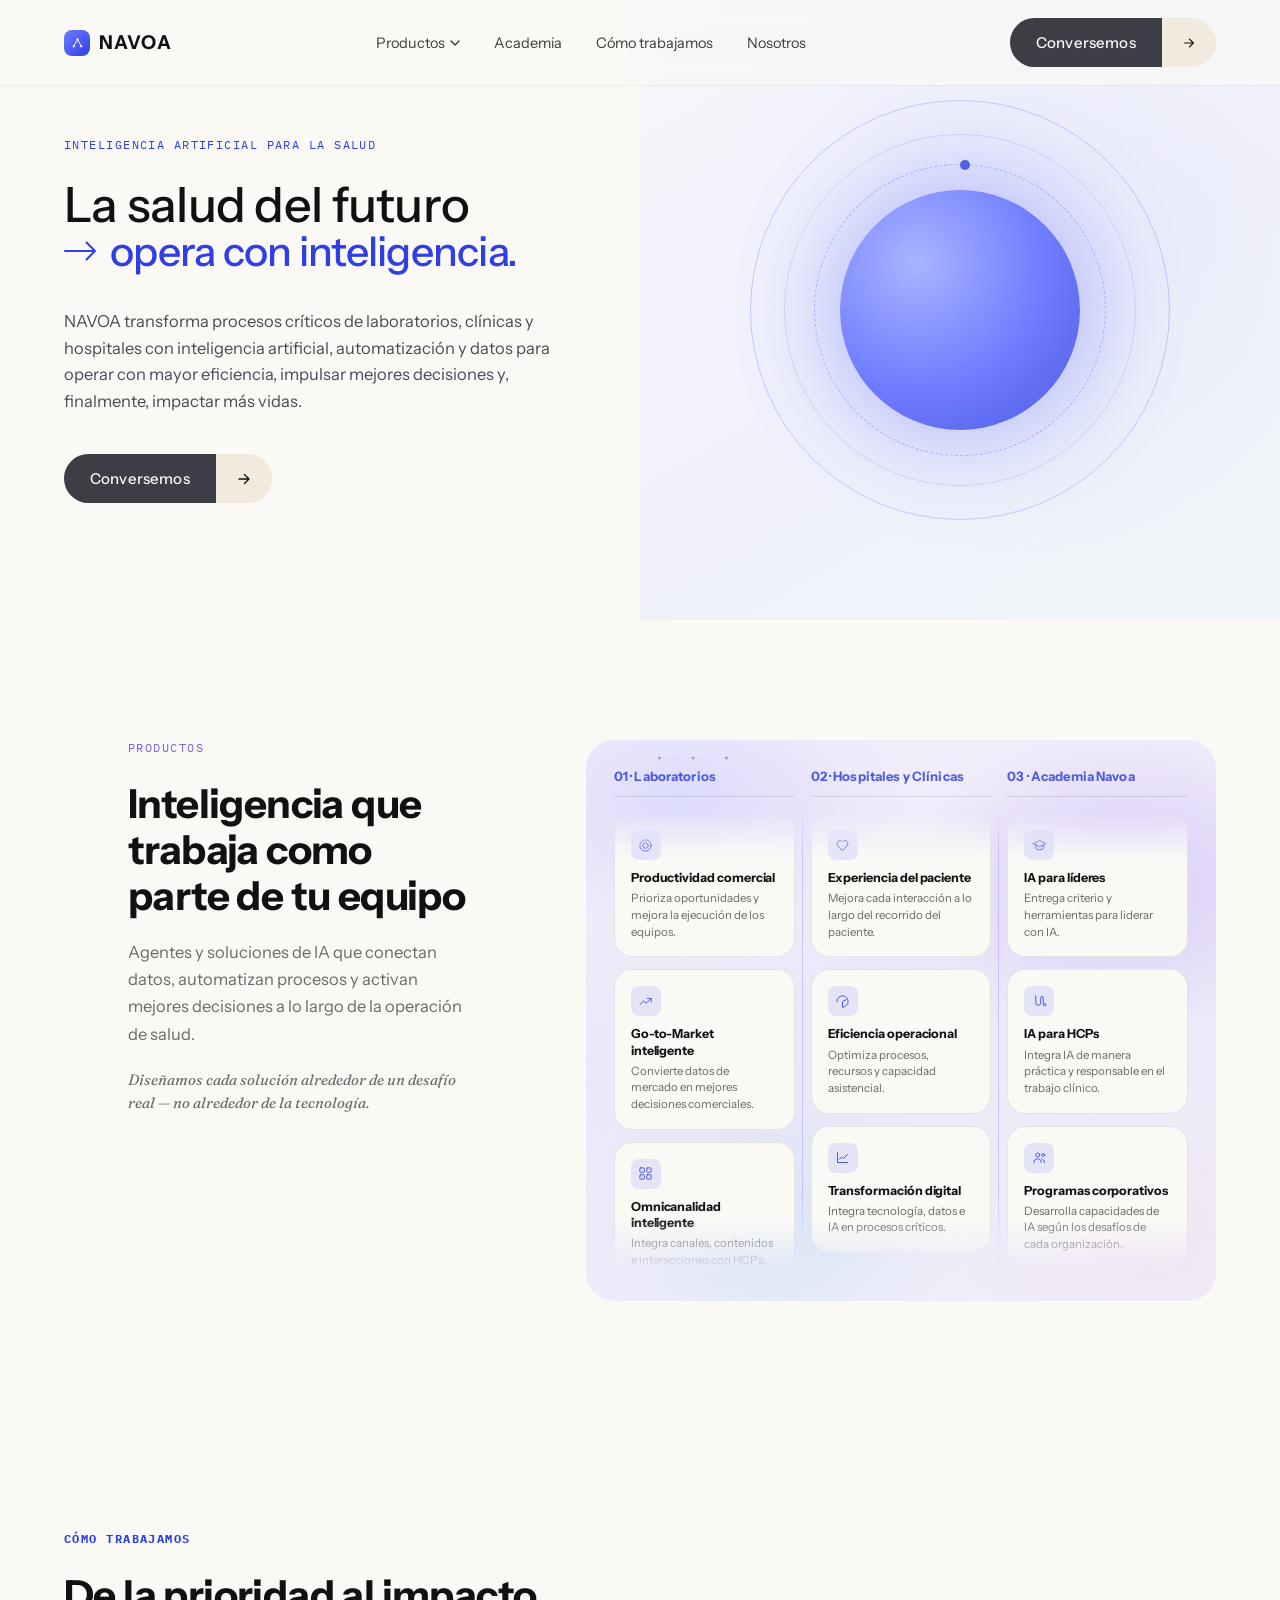
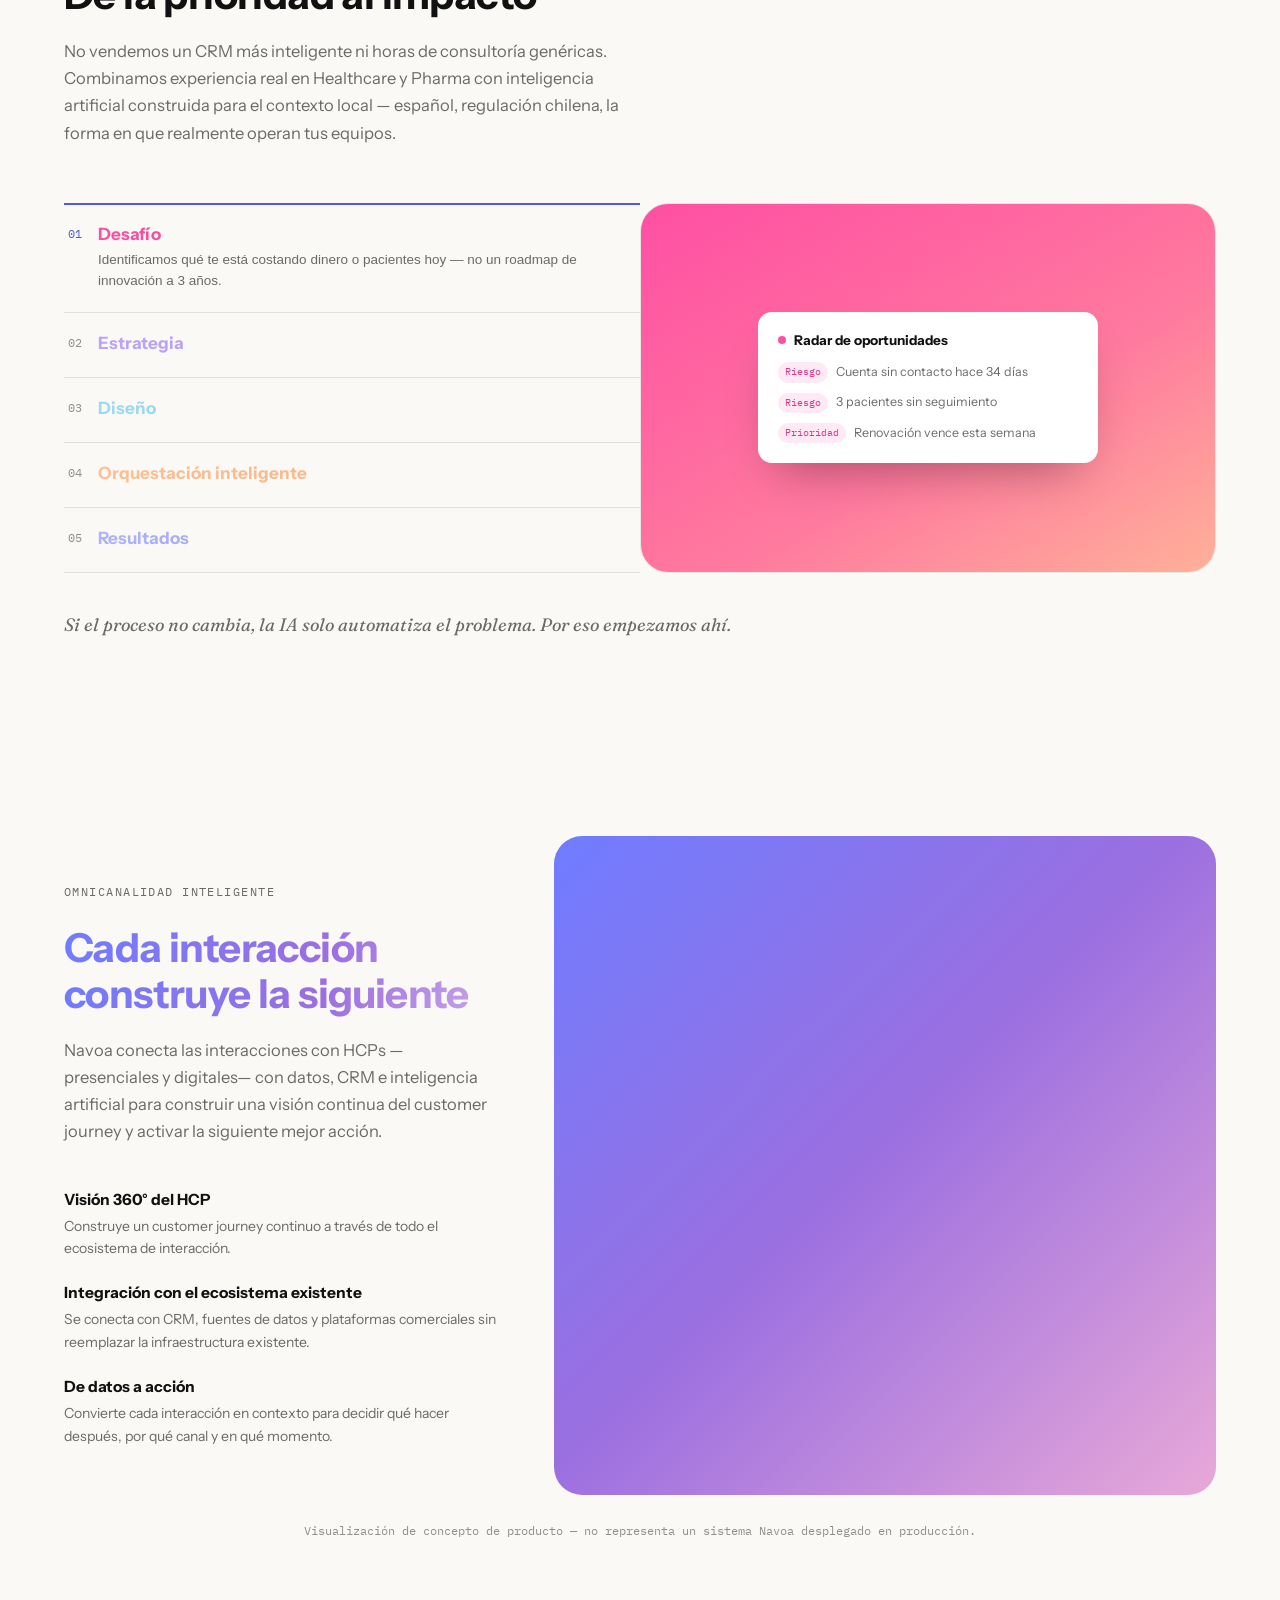
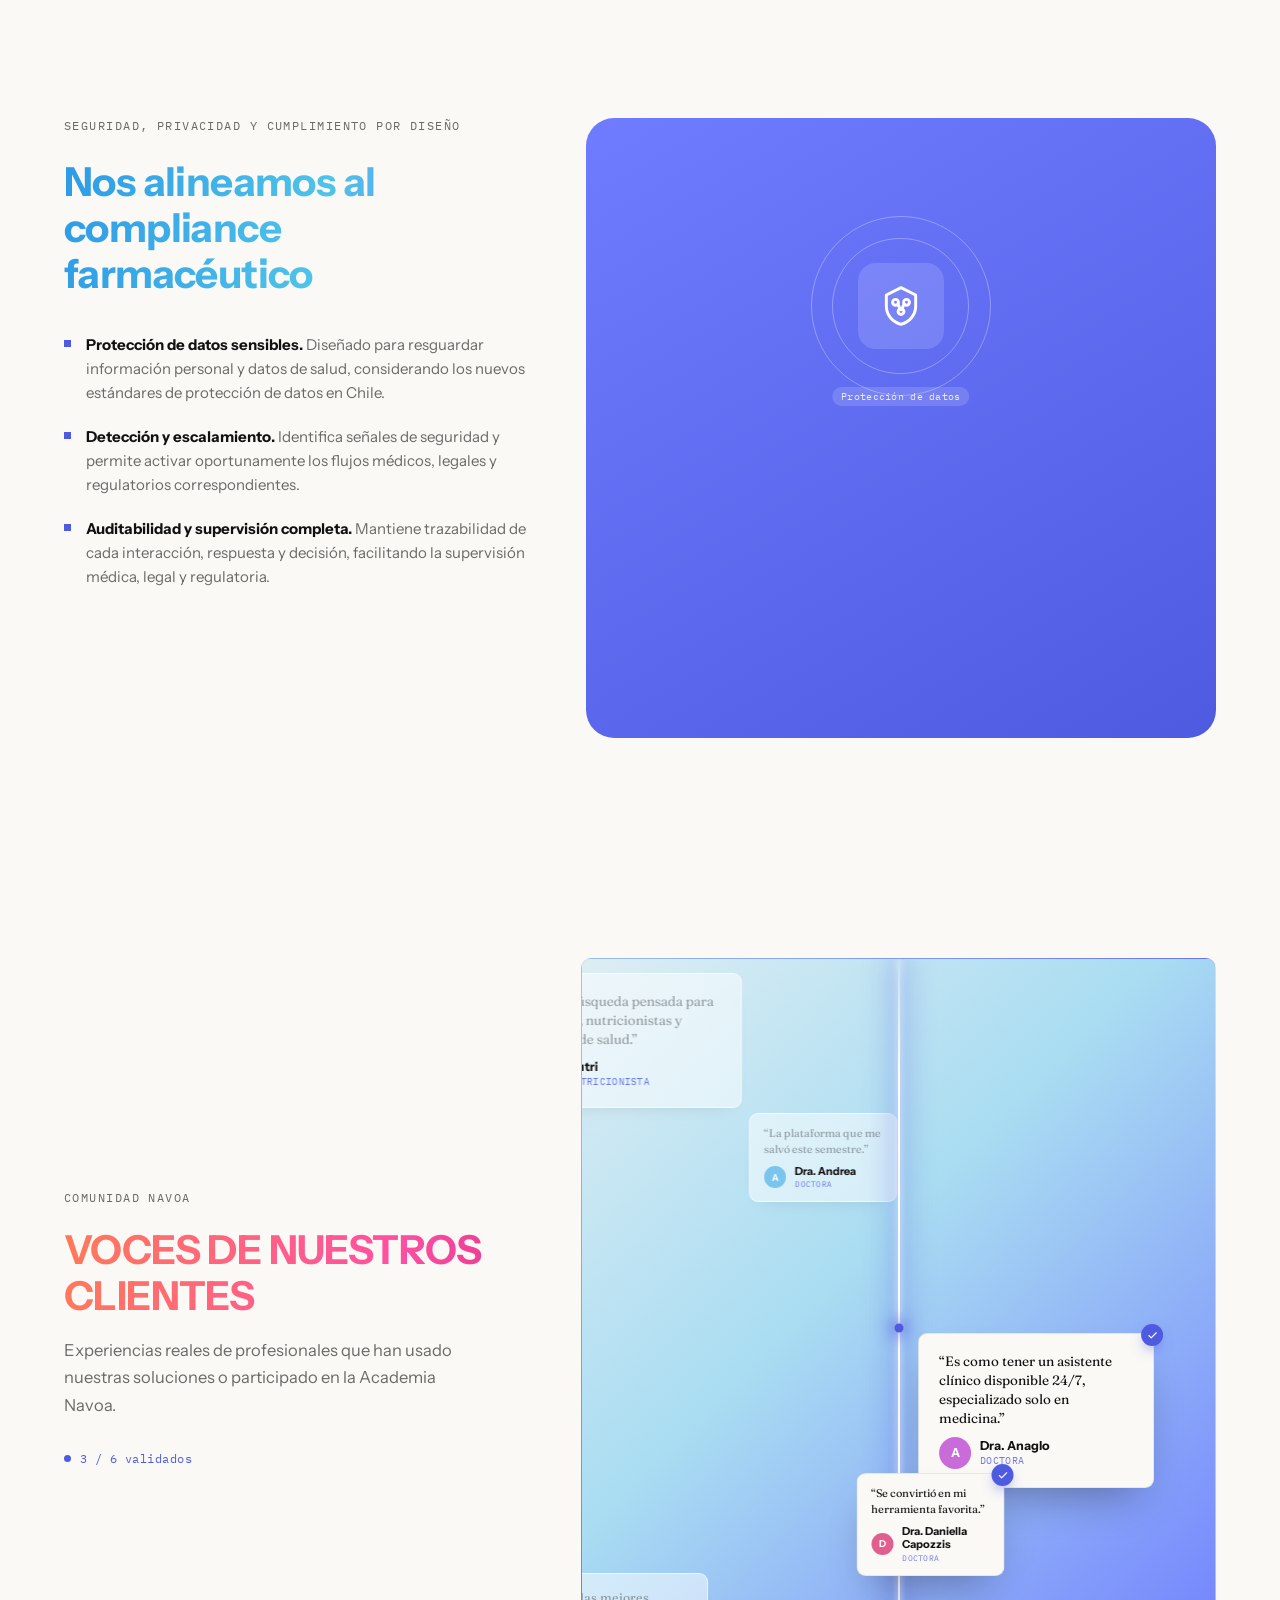
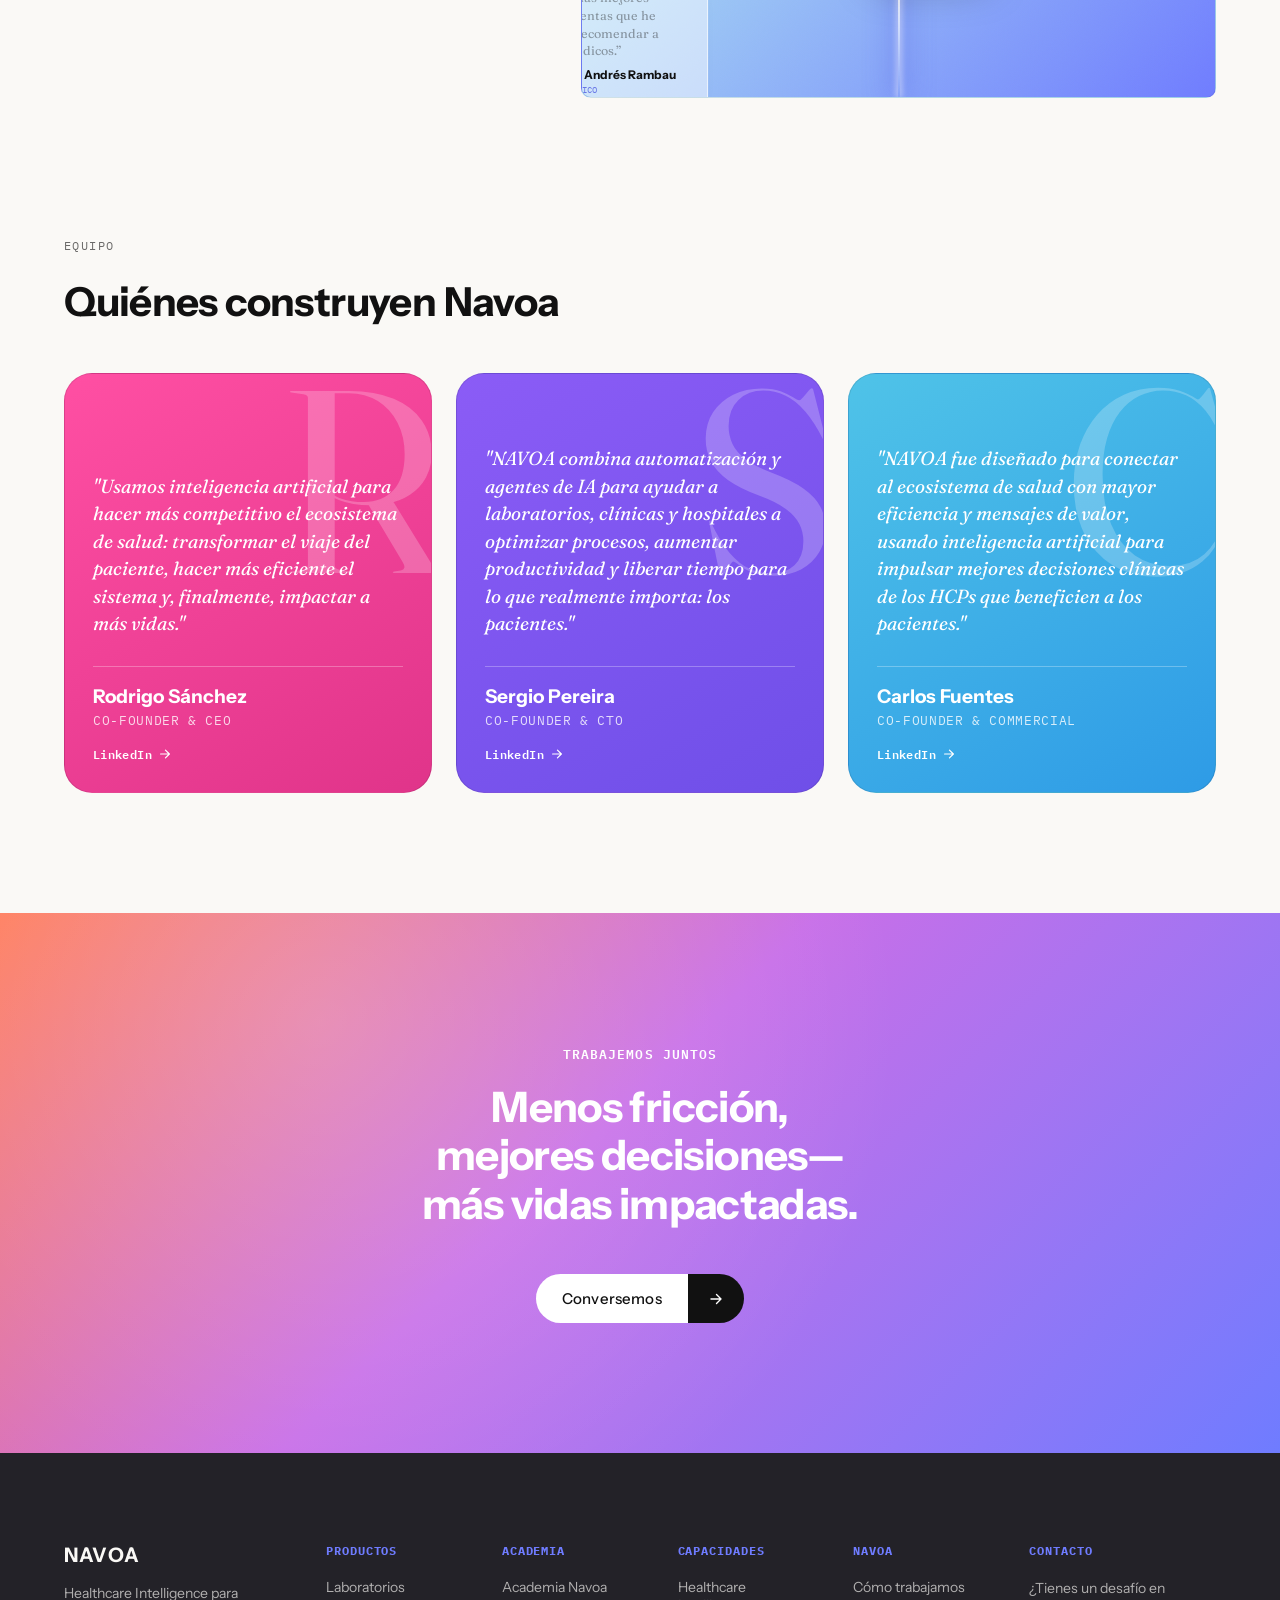
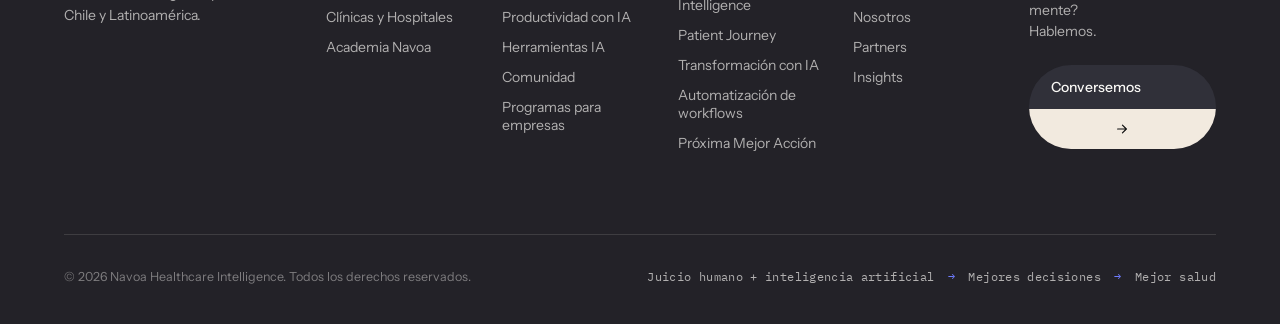
==== commit 875b478c: "Fix responsive navigation and visual alignment" ====
--- a/index.html
+++ b/index.html
@@ -164,6 +164,7 @@
   max-width: var(--container);
   margin: 0 auto;
   padding: 18px var(--edge);
+  min-height: 66px;
   display: flex;
   align-items: center;
   justify-content: space-between;
@@ -178,6 +179,7 @@
   display: flex;
   align-items: center;
   gap: 9px;
+  flex-shrink: 0;
 }
 .logo__mark{
   display: flex;
@@ -239,16 +241,20 @@
     gap: 0;
     border-bottom: 1px solid rgba(17,17,17,0.08);
     max-height: 0;
-    overflow: hidden;
+    overflow-x: hidden;
+    overflow-y: auto;
     transition: max-height .45s var(--ease);
   }
-  .nav-links.open{ max-height: 320px; }
+  .nav-links.open{ max-height: calc(100dvh - 66px); }
   .nav-links a{
     padding: 16px var(--edge);
     border-top: 1px solid rgba(17,17,17,0.06);
     opacity: 1;
   }
   .nav-toggle{ display: flex; }
+  .nav-toggle.active span:nth-child(1){ transform: translateY(9px) rotate(45deg); }
+  .nav-toggle.active span:nth-child(2){ opacity: 0; }
+  .nav-toggle.active span:nth-child(3){ transform: translateY(-9px) rotate(-45deg); }
 }
 
 /* =========================================================
@@ -924,10 +930,13 @@
   color: var(--on-dark-soft);
 }
 @media (max-width: 860px){
+  .nav-item > a{ justify-content: space-between; }
   .nav-dropdown{
     position: static; transform: none; opacity: 1; visibility: visible;
     display: none; box-shadow: none; background: rgba(17,17,17,0.03);
-    margin: 4px var(--edge) 8px;
+    margin: 0 var(--edge) 10px;
+    padding: 6px 0;
+    border-radius: 14px;
   }
   .nav-item.open .nav-dropdown{ display: block; }
   .nav-dropdown a strong{ color: var(--ink); }
@@ -2370,7 +2379,7 @@
 
     <nav class="nav-links" id="navLinks">
       <div class="nav-item" id="productsNavItem">
-        <a href="#" id="productsNavToggle">Productos <svg class="nav-caret" width="10" height="6" viewBox="0 0 10 6" fill="none"><path d="M1 1L5 5L9 1" stroke="currentColor" stroke-width="1.4" stroke-linecap="round" stroke-linejoin="round"/></svg></a>
+        <a href="#" id="productsNavToggle" aria-haspopup="true" aria-expanded="false">Productos <svg class="nav-caret" width="10" height="6" viewBox="0 0 10 6" fill="none"><path d="M1 1L5 5L9 1" stroke="currentColor" stroke-width="1.4" stroke-linecap="round" stroke-linejoin="round"/></svg></a>
         <div class="nav-dropdown">
           <a href="laboratorios.html"><strong>Laboratorios</strong><span>Pharma · Diagnóstico · Dispositivos · Distribuidores</span></a>
           <a href="clinicas-hospitales.html"><strong>Clínicas y Hospitales</strong><span>Patient journey, agenda y coordinación clínica</span></a>
@@ -3156,13 +3165,21 @@
   navToggle.addEventListener('click', () => {
     const isOpen = navLinks.classList.toggle('open');
     navToggle.setAttribute('aria-expanded', isOpen ? 'true' : 'false');
+    navToggle.setAttribute('aria-label', isOpen ? 'Cerrar menú' : 'Abrir menú');
     navToggle.classList.toggle('active', isOpen);
+    if (!isOpen && productsNavItem) {
+      productsNavItem.classList.remove('open');
+      productsNavToggle?.setAttribute('aria-expanded', 'false');
+    }
   });
 
   navLinks.querySelectorAll('a').forEach(link => {
     link.addEventListener('click', () => {
+      if (link === productsNavToggle && window.innerWidth <= 860) return;
       navLinks.classList.remove('open');
       navToggle.setAttribute('aria-expanded', 'false');
+      navToggle.setAttribute('aria-label', 'Abrir menú');
+      navToggle.classList.remove('active');
     });
   });
 }
@@ -3206,10 +3223,22 @@
   productsNavToggle.addEventListener('click', (e) => {
     if (window.innerWidth <= 860) {
       e.preventDefault();
-      productsNavItem.classList.toggle('open');
+      const isOpen = productsNavItem.classList.toggle('open');
+      productsNavToggle.setAttribute('aria-expanded', isOpen ? 'true' : 'false');
     }
   });
 }
+
+window.addEventListener('resize', () => {
+  if (window.innerWidth > 860) {
+    navLinks?.classList.remove('open');
+    navToggle?.classList.remove('active');
+    navToggle?.setAttribute('aria-expanded', 'false');
+    navToggle?.setAttribute('aria-label', 'Abrir menú');
+    productsNavItem?.classList.remove('open');
+    productsNavToggle?.setAttribute('aria-expanded', 'false');
+  }
+});
 
 // ============ FAQ accordion (Academia) — defensivo, no afecta otras páginas ============
 document.querySelectorAll('.faq-item__q').forEach(btn => {
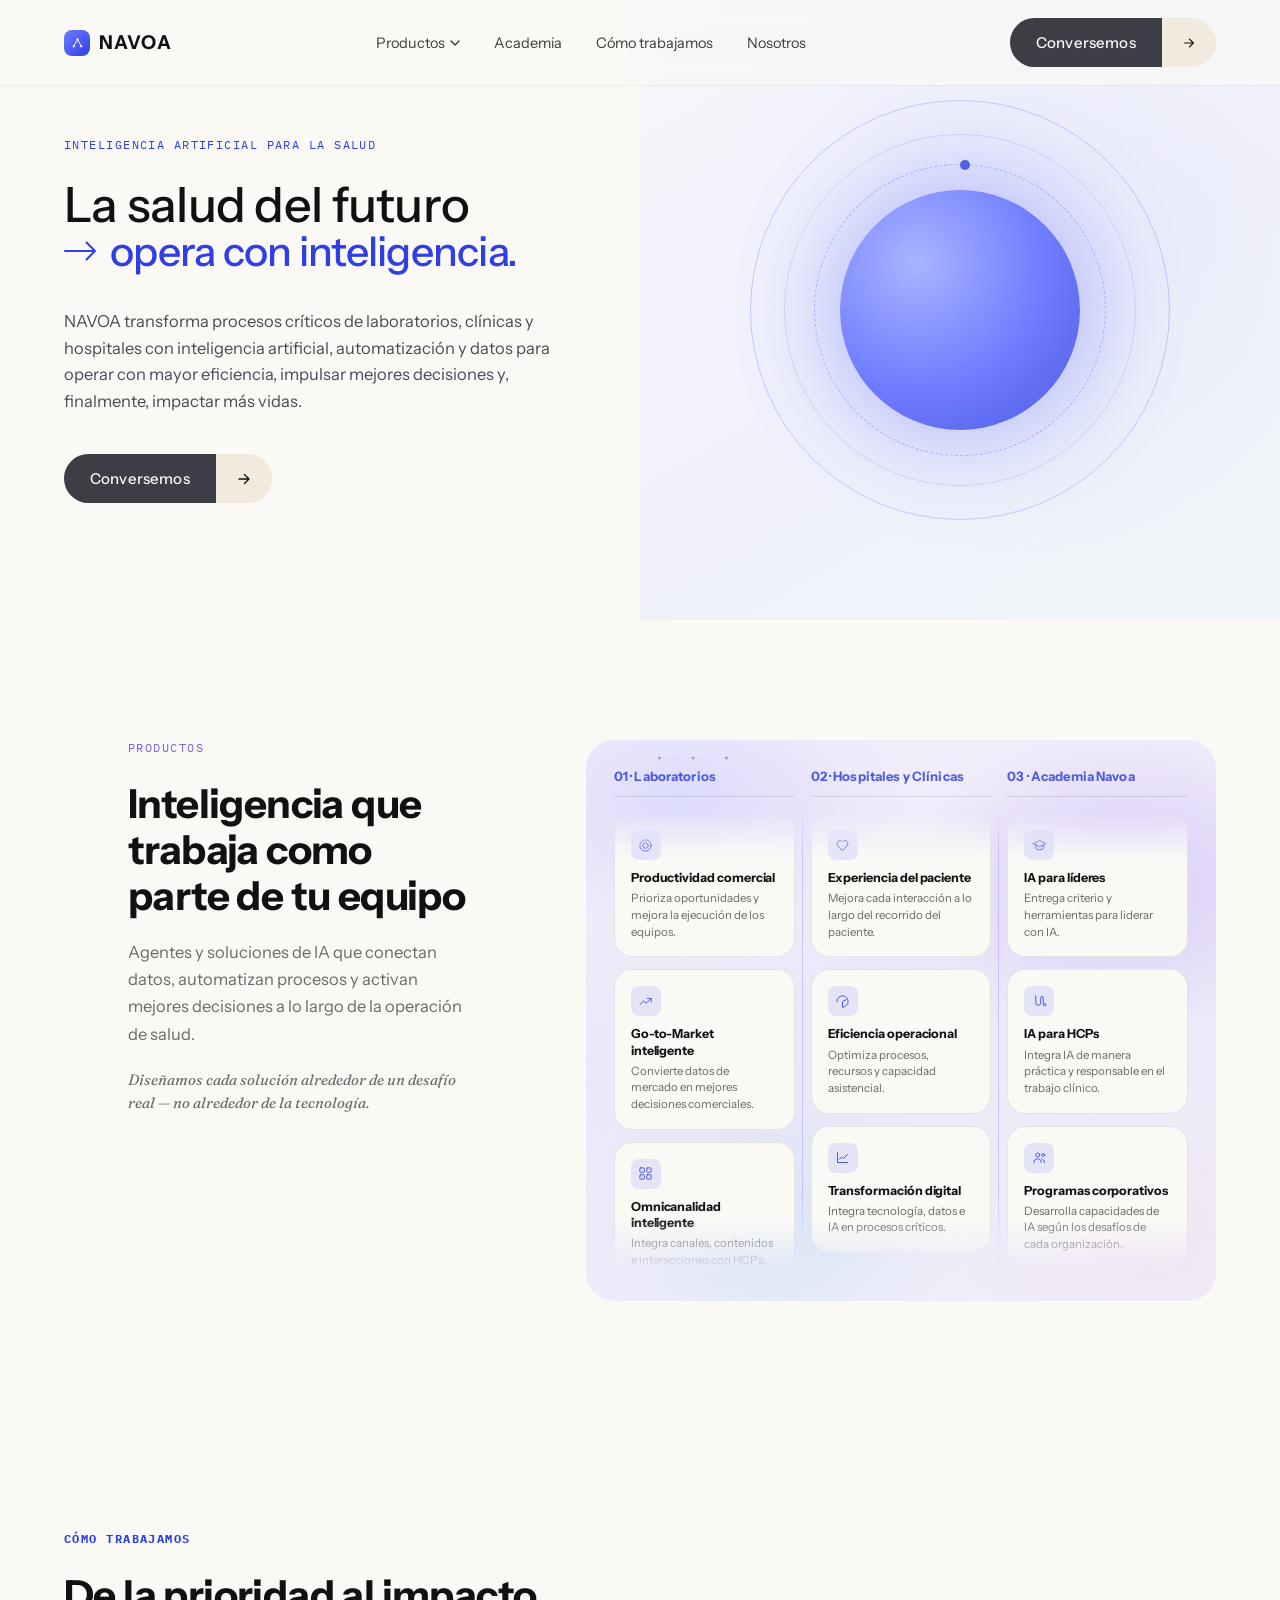
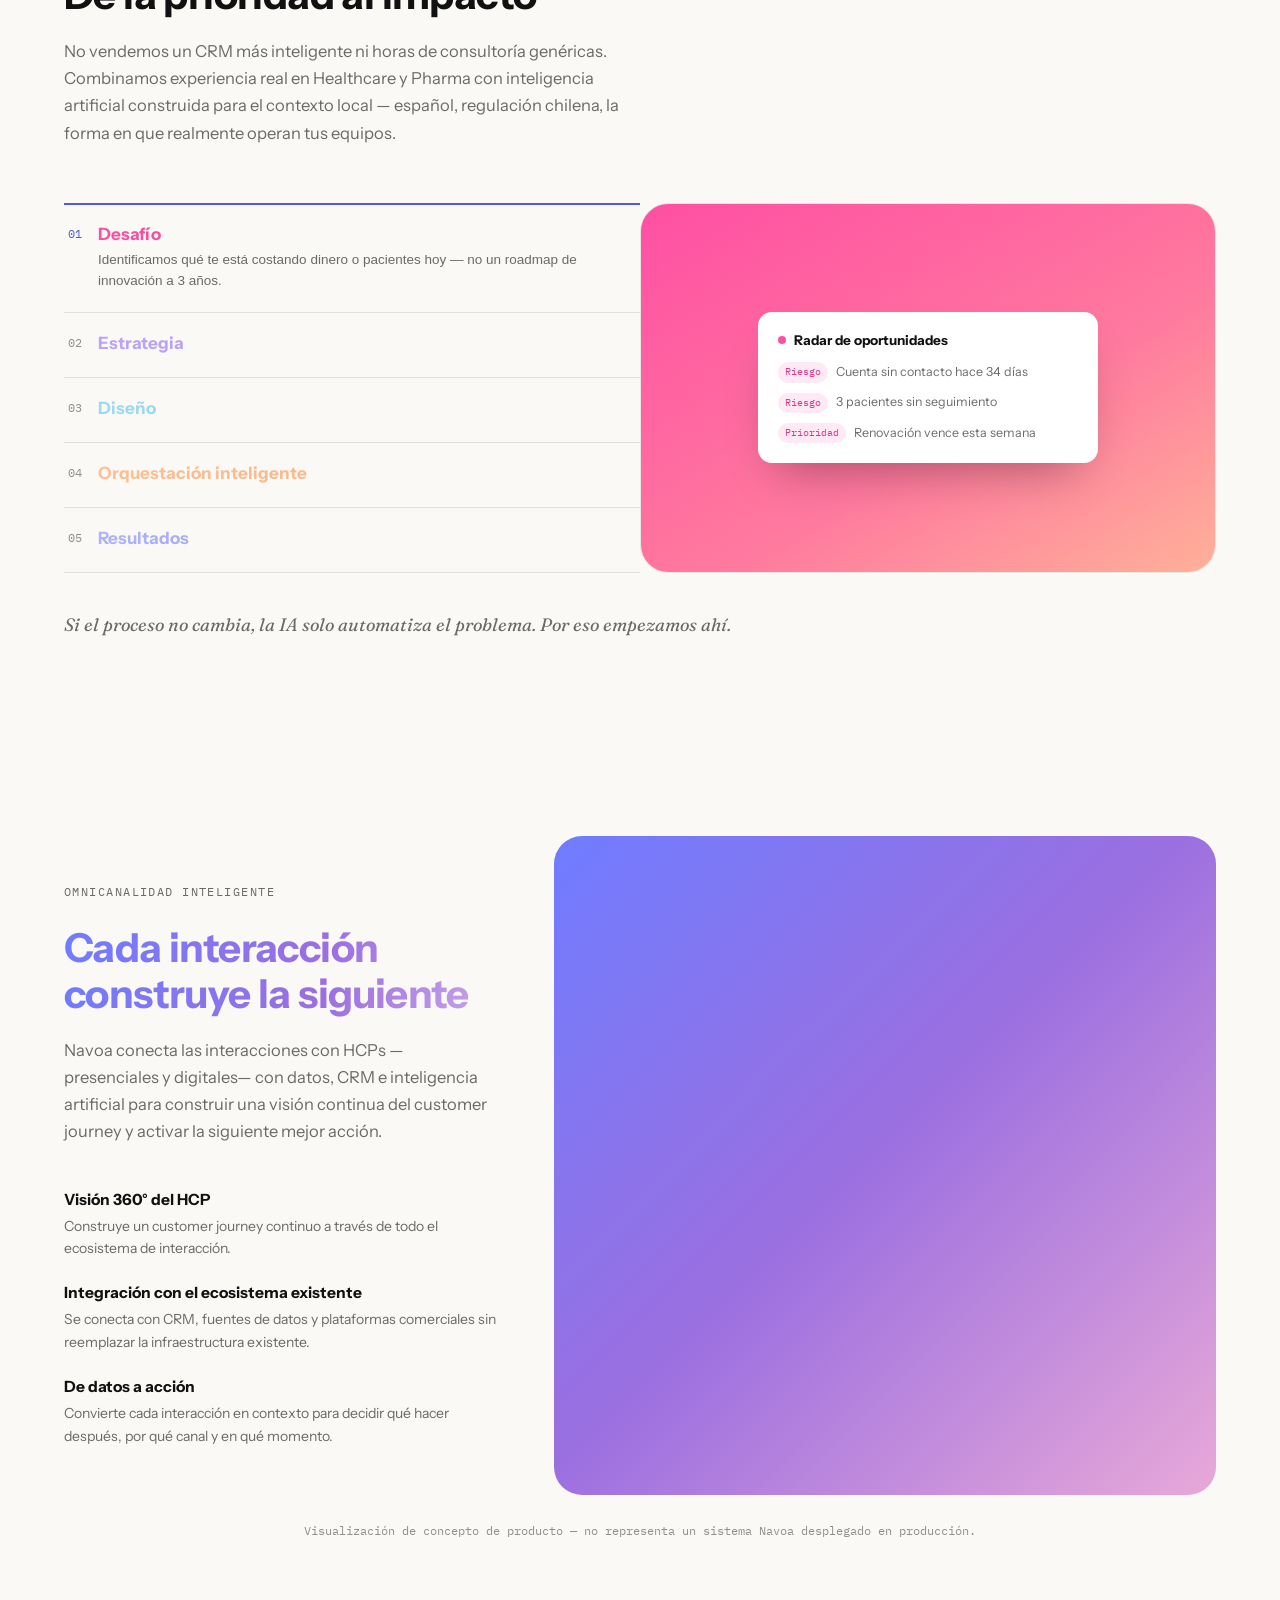
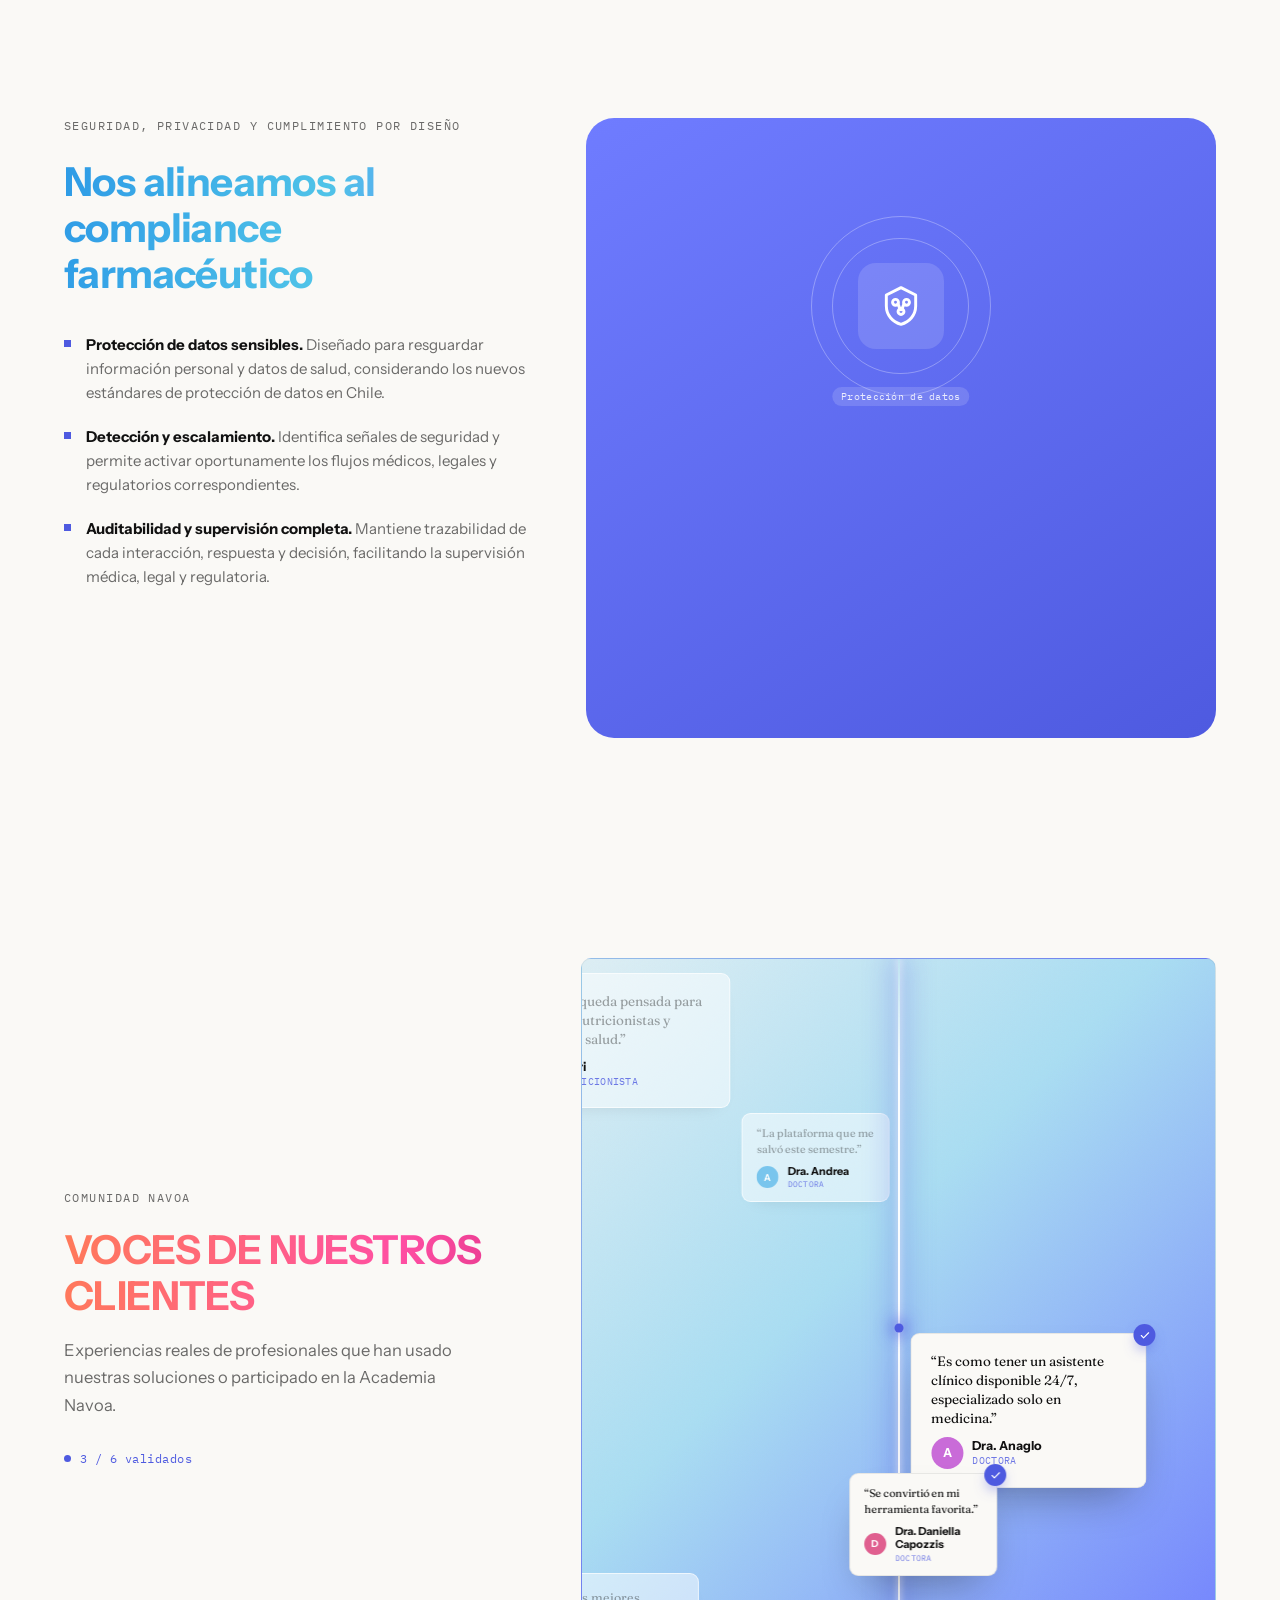
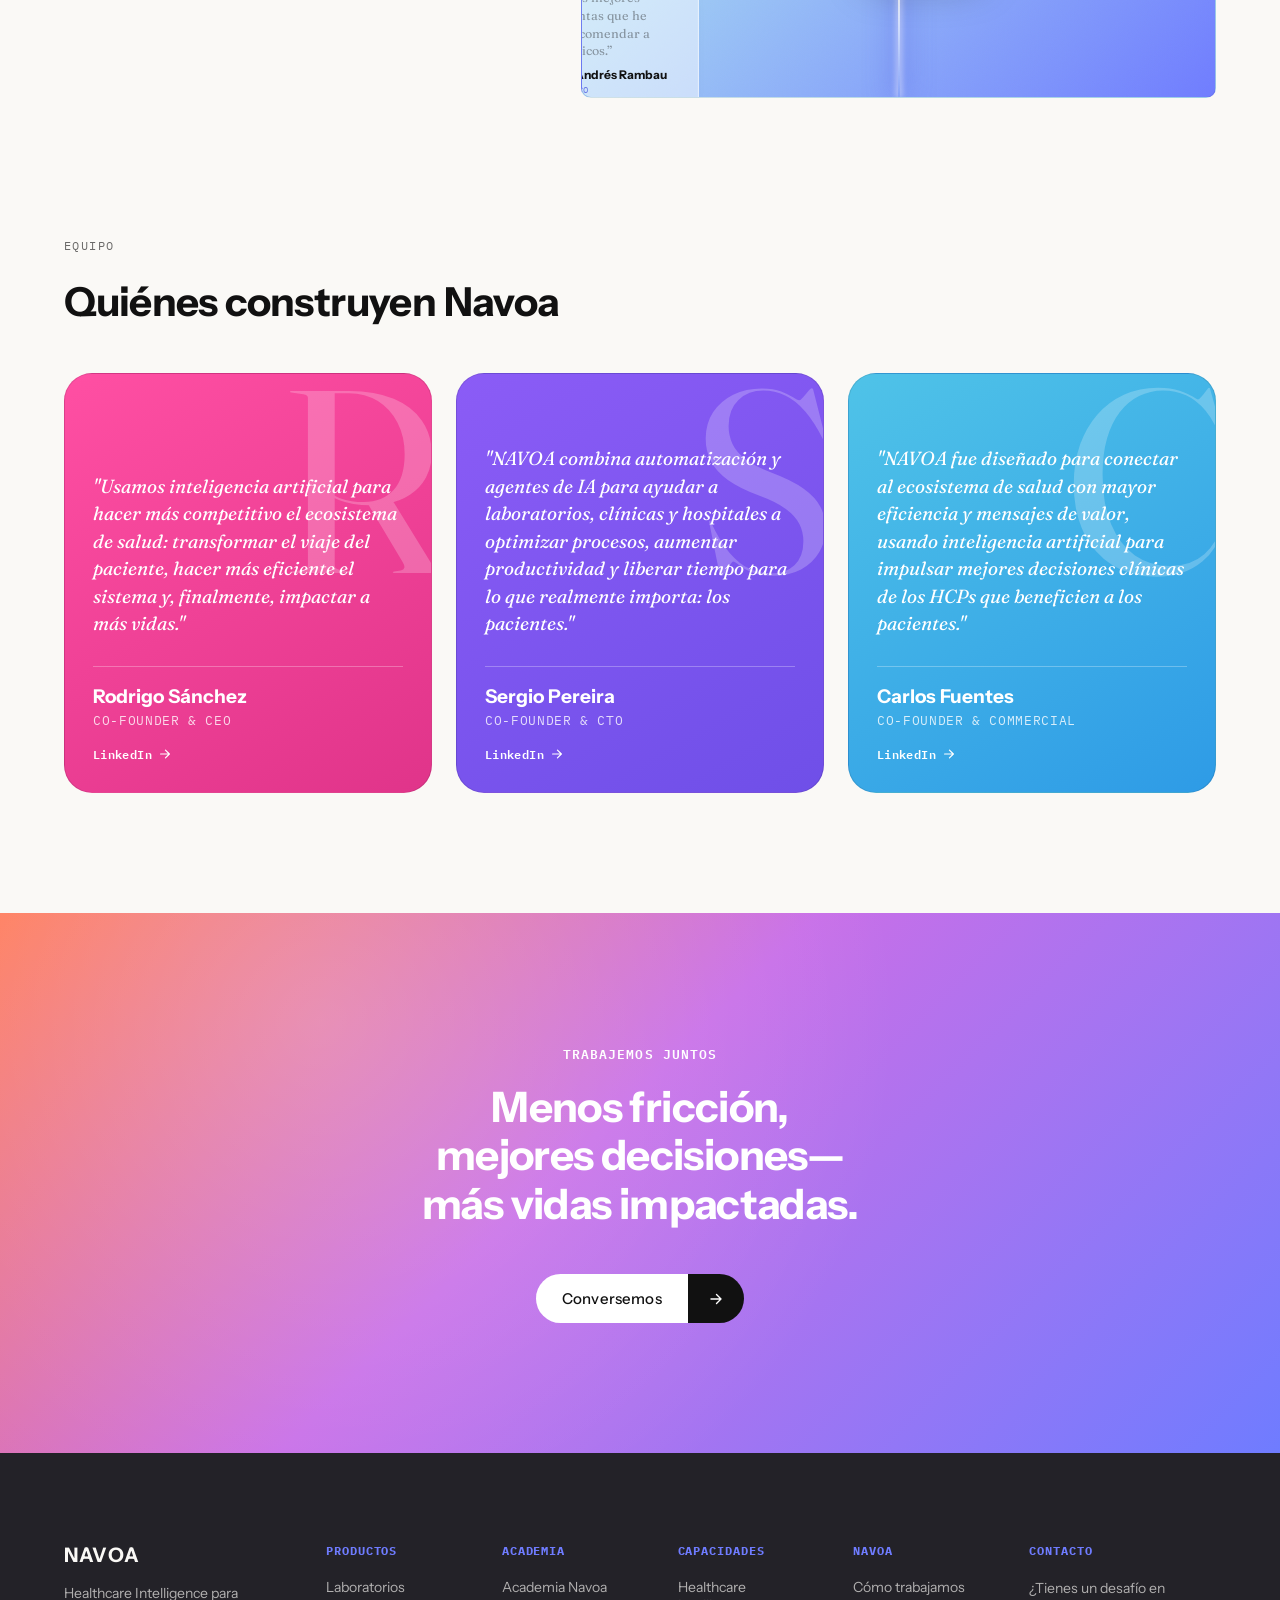
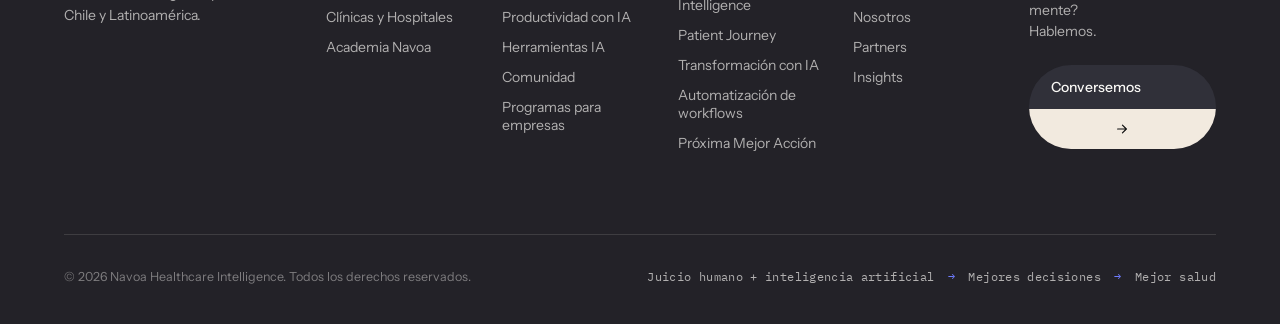
==== commit 797da50e: "Fix mobile products submenu positioning" ====
--- a/index.html
+++ b/index.html
@@ -932,13 +932,25 @@
 @media (max-width: 860px){
   .nav-item > a{ justify-content: space-between; }
   .nav-dropdown{
-    position: static; transform: none; opacity: 1; visibility: visible;
+    position: static;
+    left: auto;
+    width: auto;
+    min-width: 0;
+    transform: none;
+    opacity: 1; visibility: visible;
     display: none; box-shadow: none; background: rgba(17,17,17,0.03);
     margin: 0 var(--edge) 10px;
     padding: 6px 0;
     border-radius: 14px;
   }
-  .nav-item.open .nav-dropdown{ display: block; }
+  .nav-item.open .nav-dropdown{
+    display: block;
+    transform: none;
+  }
+  .nav-dropdown a{
+    width: 100%;
+    padding: 13px 16px;
+  }
   .nav-dropdown a strong{ color: var(--ink); }
   .nav-dropdown a span{ color: var(--text-soft); }
 }
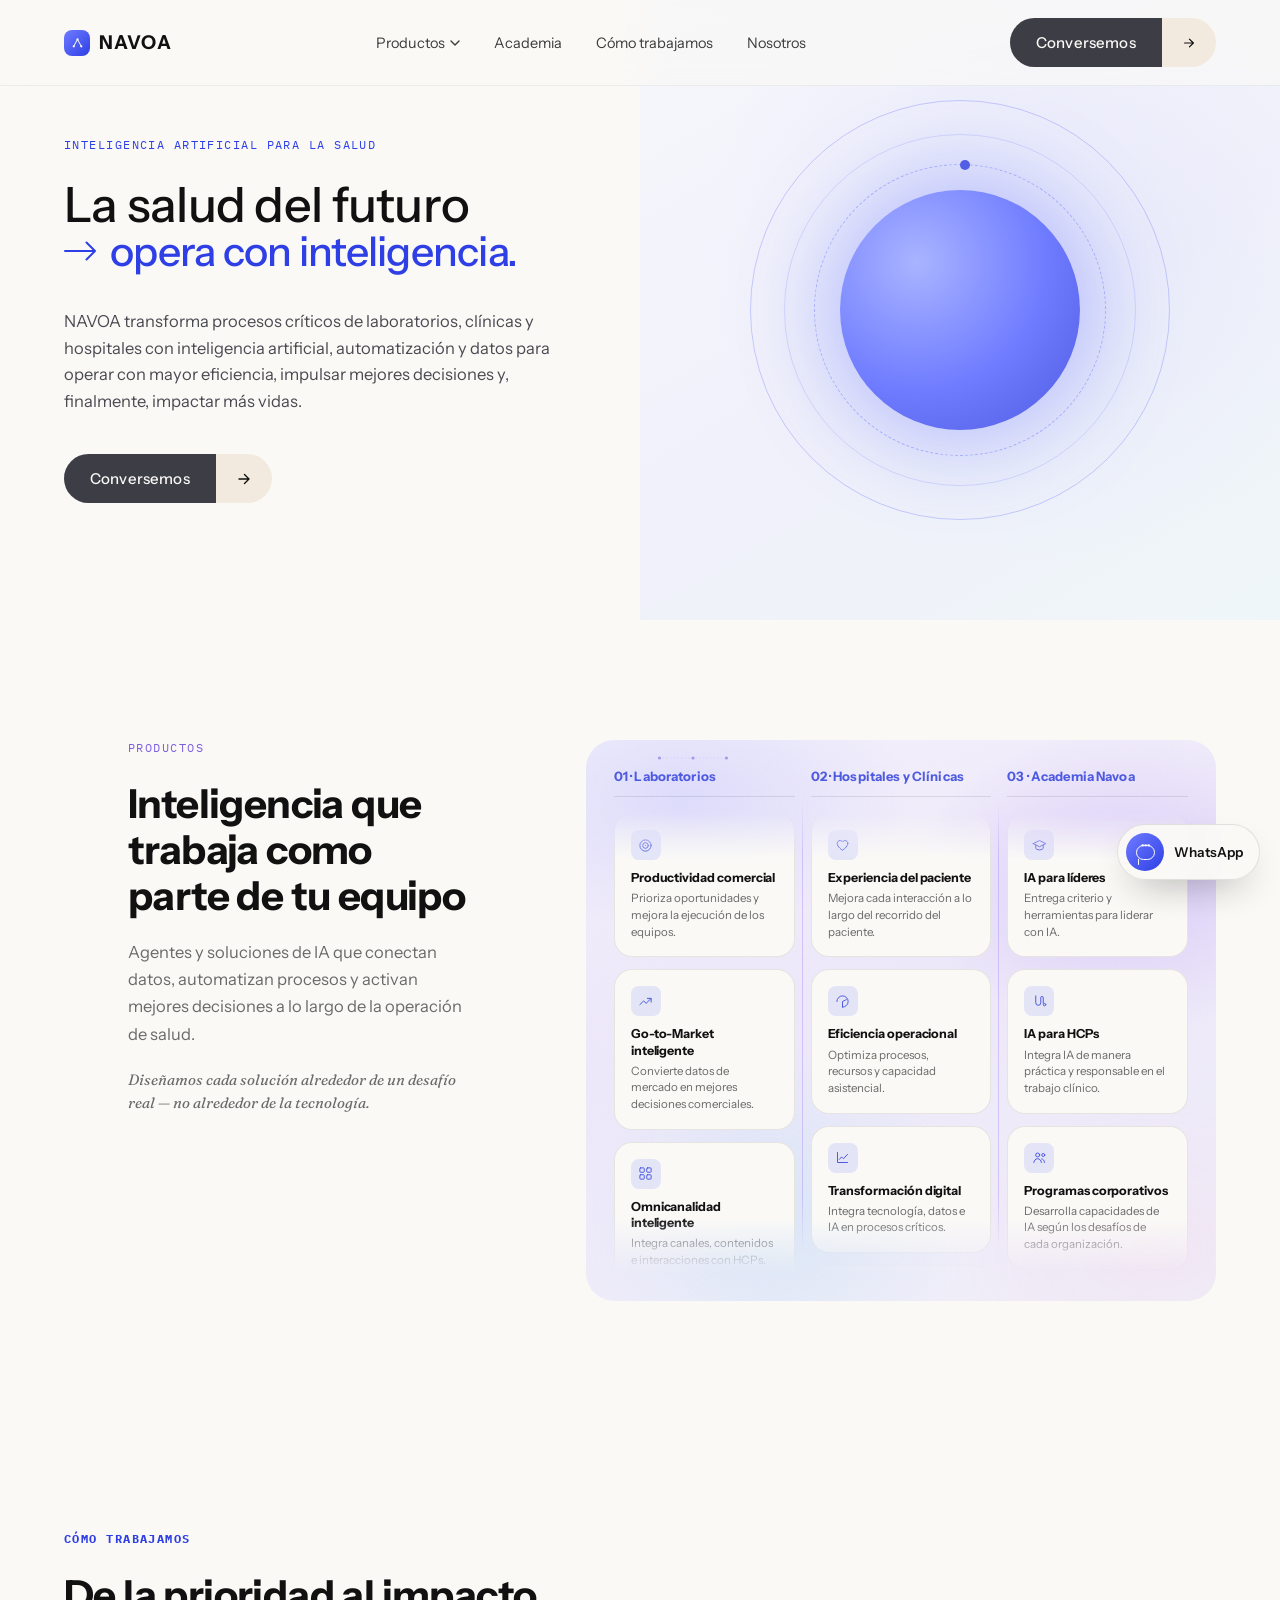
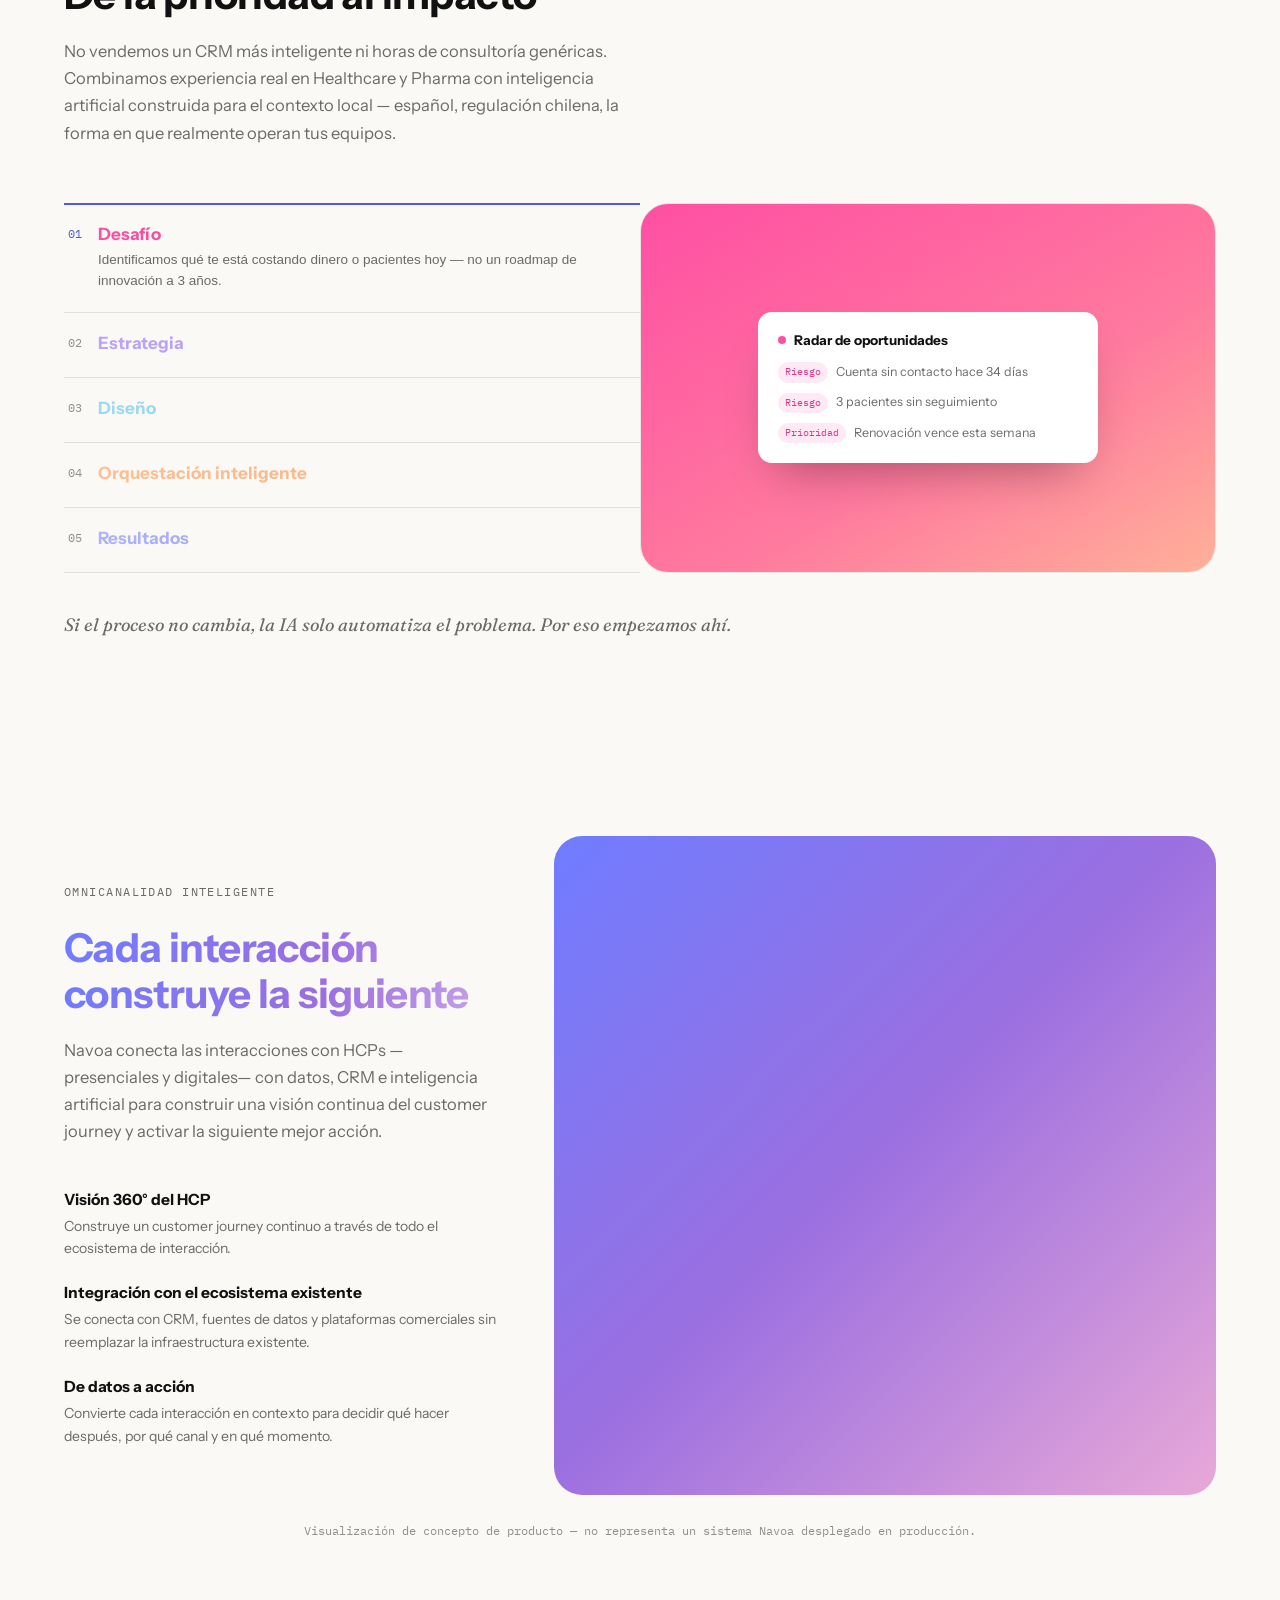
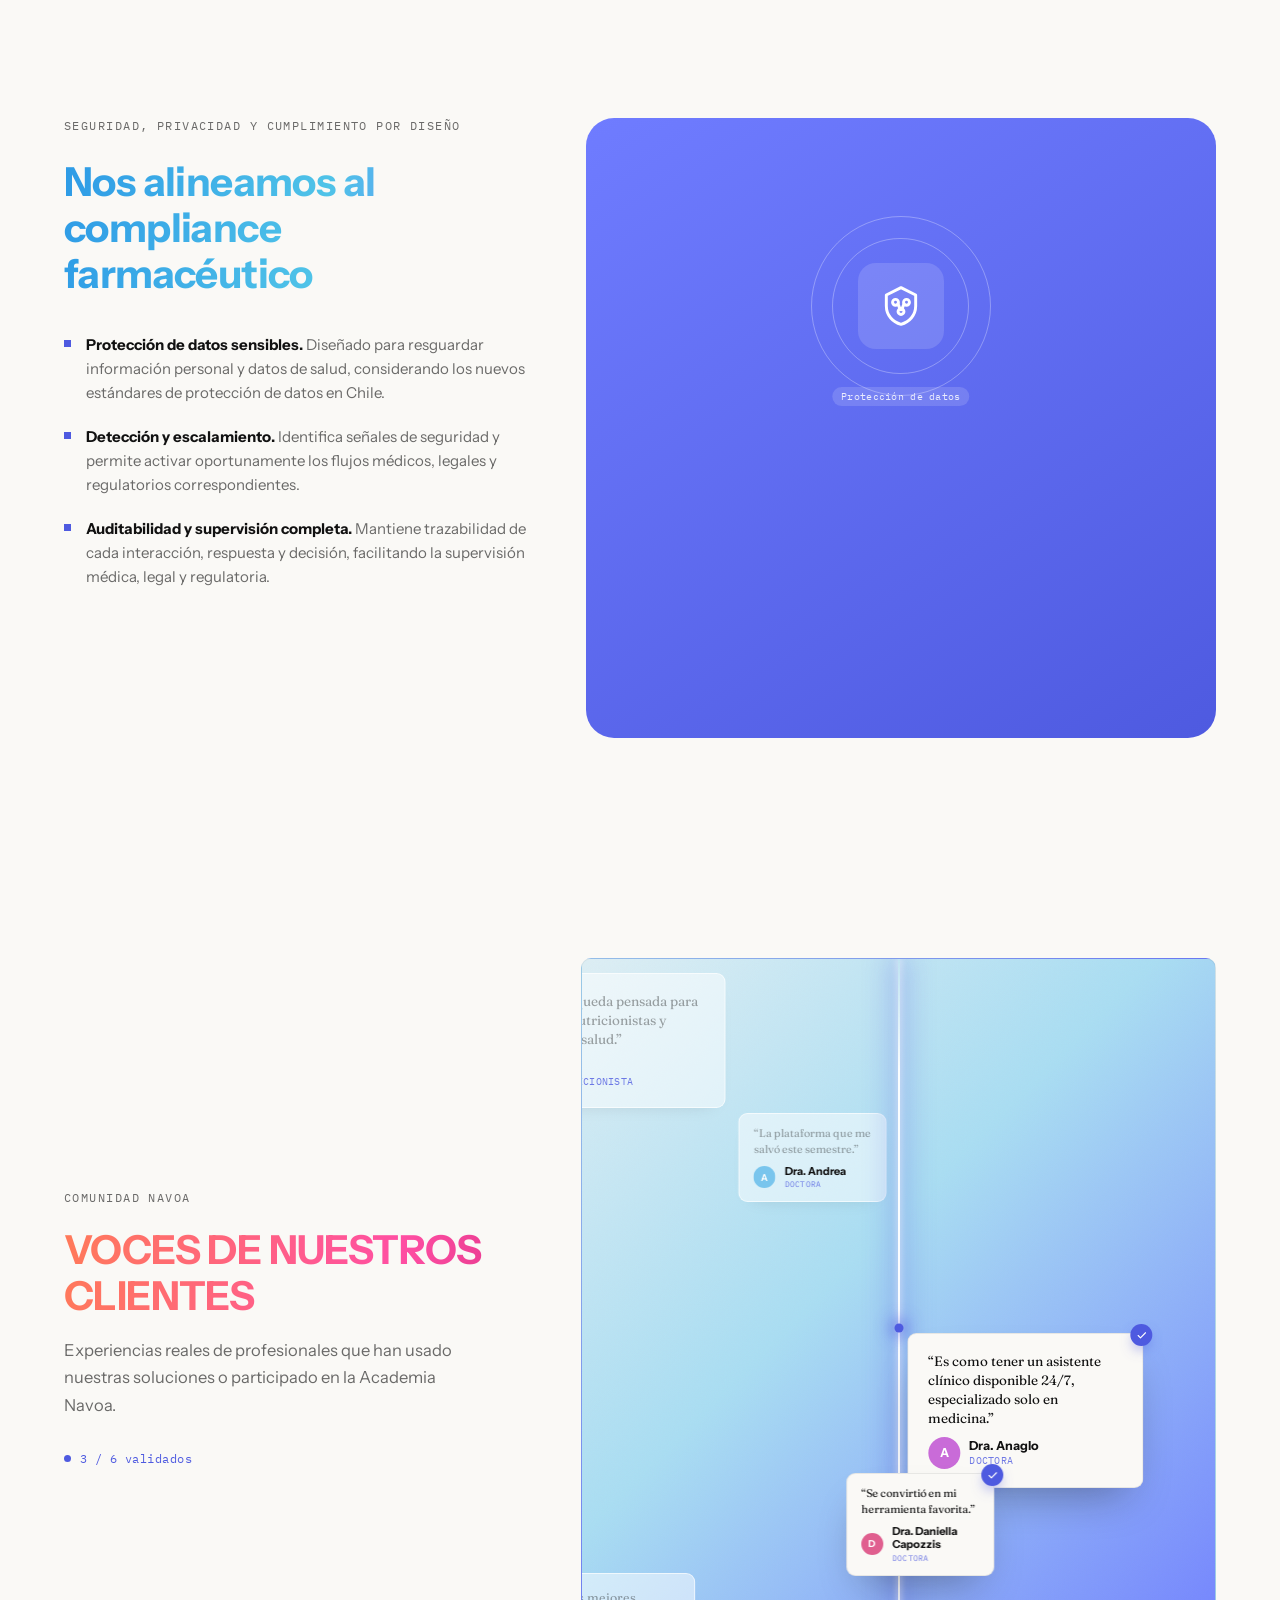
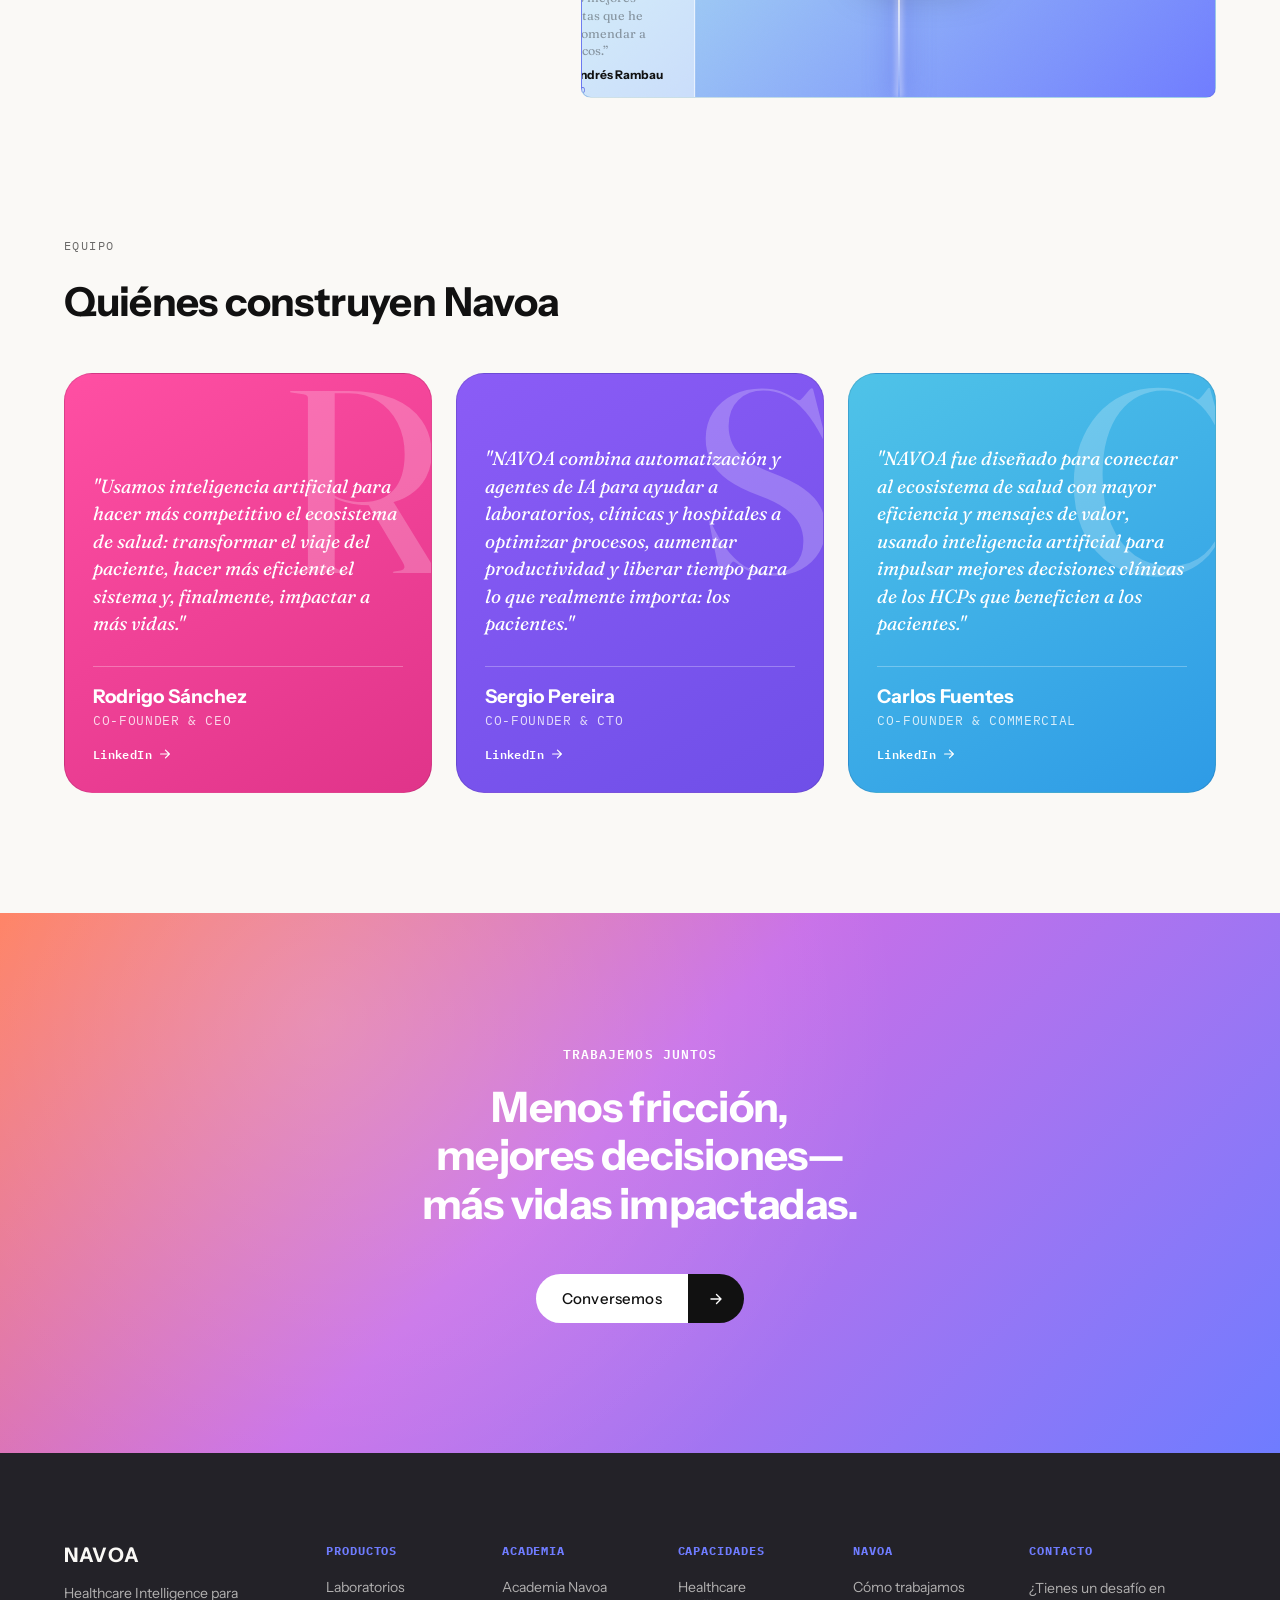
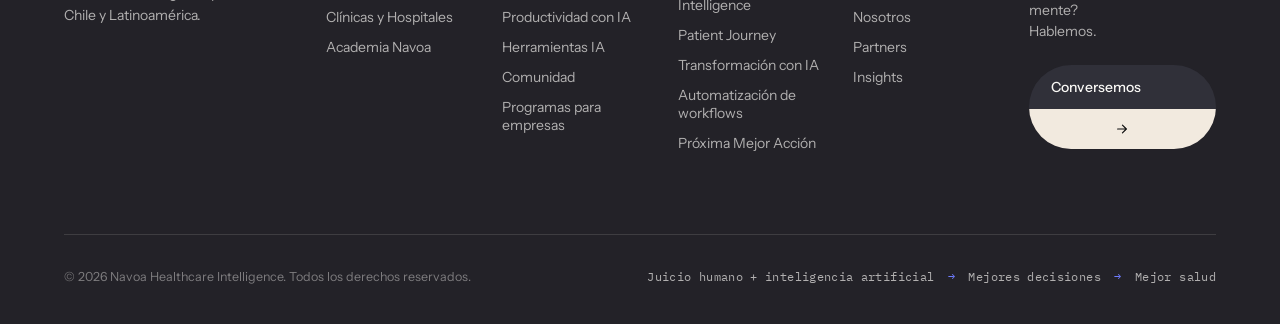
==== commit 589058df: "Route contact actions to WhatsApp" ====
--- a/index.html
+++ b/index.html
@@ -147,6 +147,76 @@
 .btn-split--nav{ display:none; }
 .btn-split--footer .btn-split__left{ padding: 13px 22px; font-size: 14px; }
 .btn-split--footer .btn-split__right{ padding: 13px 18px; }
+
+/* Acceso flotante a WhatsApp */
+.whatsapp-float{
+  position: fixed;
+  right: max(20px, env(safe-area-inset-right));
+  bottom: max(20px, env(safe-area-inset-bottom));
+  z-index: 90;
+  display: inline-flex;
+  align-items: center;
+  gap: 10px;
+  padding: 8px 16px 8px 8px;
+  border: 1px solid rgba(17,17,17,0.1);
+  border-radius: var(--radius-full);
+  background: rgba(250,249,246,0.94);
+  color: var(--ink);
+  box-shadow: 0 16px 38px -18px rgba(17,17,17,0.48);
+  backdrop-filter: blur(12px) saturate(150%);
+  -webkit-backdrop-filter: blur(12px) saturate(150%);
+  font-size: 13.5px;
+  font-weight: 600;
+  transition: transform .3s var(--ease), box-shadow .3s var(--ease);
+}
+.whatsapp-float:hover{
+  transform: translateY(-3px);
+  box-shadow: 0 20px 44px -18px rgba(17,17,17,0.56);
+}
+.whatsapp-float__icon{
+  position: relative;
+  width: 38px;
+  height: 38px;
+  display: grid;
+  place-items: center;
+  border-radius: 50%;
+  background: linear-gradient(135deg, var(--periwinkle), var(--synthio-blue));
+}
+.whatsapp-float__bubble{
+  position: relative;
+  width: 19px;
+  height: 15px;
+  border: 1.7px solid #fff;
+  border-radius: 8px;
+}
+.whatsapp-float__bubble::before{
+  content: "";
+  position: absolute;
+  left: 1px;
+  bottom: -4px;
+  width: 6px;
+  height: 6px;
+  border-left: 1.7px solid #fff;
+  transform: skewY(-36deg);
+}
+.whatsapp-float__bubble::after{
+  content: "•••";
+  position: absolute;
+  inset: -7px 0 0;
+  color: #fff;
+  font-size: 10px;
+  letter-spacing: 0;
+  text-align: center;
+}
+@media (max-width: 640px){
+  .whatsapp-float{
+    right: max(14px, env(safe-area-inset-right));
+    bottom: max(14px, env(safe-area-inset-bottom));
+    padding: 7px;
+  }
+  .whatsapp-float__label{ display: none; }
+  .whatsapp-float__icon{ width: 42px; height: 42px; }
+}
 
 /* =========================================================
    Navbar
@@ -2403,7 +2473,7 @@
       <a href="#nosotros">Nosotros</a>
     </nav>
 
-    <a href="#cta" class="btn-split btn-split--nav">
+    <a href="https://wa.me/56942475886" class="btn-split btn-split--nav" target="_blank" rel="noopener noreferrer">
       <span class="btn-split__left">Conversemos</span>
       <span class="btn-split__right" aria-hidden="true">
         <svg width="14" height="14" viewBox="0 0 16 16" fill="none"><path d="M3 8H13M13 8L8.5 3.5M13 8L8.5 12.5" stroke="currentColor" stroke-width="1.4" stroke-linecap="round" stroke-linejoin="round"/></svg>
@@ -2436,7 +2506,7 @@
     </p>
 
     <div class="reveal reveal--4">
-      <a href="#cta" class="btn-split btn-split--hero">
+      <a href="https://wa.me/56942475886" class="btn-split btn-split--hero" target="_blank" rel="noopener noreferrer">
         <span class="btn-split__left">Conversemos</span>
         <span class="btn-split__right" aria-hidden="true">
           <svg width="16" height="16" viewBox="0 0 16 16" fill="none"><path d="M3 8H13M13 8L8.5 3.5M13 8L8.5 12.5" stroke="currentColor" stroke-width="1.4" stroke-linecap="round" stroke-linejoin="round"/></svg>
@@ -3096,7 +3166,7 @@
     </p>
     <h2 class="cta-final__title reveal">Menos fricción,<br>mejores decisiones—<br>más vidas impactadas.</h2>
 
-    <a href="mailto:hola@navoa.health" class="btn-split btn-split--cta reveal">
+    <a href="https://wa.me/56942475886" class="btn-split btn-split--cta reveal" target="_blank" rel="noopener noreferrer">
       <span class="btn-split__left">Conversemos</span>
       <span class="btn-split__right" aria-hidden="true">
         <svg width="16" height="16" viewBox="0 0 16 16" fill="none"><path d="M3 8H13M13 8L8.5 3.5M13 8L8.5 12.5" stroke="currentColor" stroke-width="1.4" stroke-linecap="round" stroke-linejoin="round"/></svg>
@@ -3152,7 +3222,7 @@
       <div class="footer-col footer-col--contact">
         <h4>Contacto</h4>
         <p>¿Tienes un desafío en mente?<br>Hablemos.</p>
-        <a href="mailto:hola@navoa.health" class="btn-split btn-split--footer">
+        <a href="https://wa.me/56942475886" class="btn-split btn-split--footer" target="_blank" rel="noopener noreferrer">
           <span class="btn-split__left">Conversemos</span>
           <span class="btn-split__right" aria-hidden="true">
             <svg width="14" height="14" viewBox="0 0 16 16" fill="none"><path d="M3 8H13M13 8L8.5 3.5M13 8L8.5 12.5" stroke="currentColor" stroke-width="1.4" stroke-linecap="round" stroke-linejoin="round"/></svg>
@@ -3167,6 +3237,11 @@
     </div>
   </div>
 </footer>
+
+<a class="whatsapp-float" href="https://wa.me/56942475886" target="_blank" rel="noopener noreferrer" aria-label="Contactar por WhatsApp">
+  <span class="whatsapp-float__icon" aria-hidden="true"><span class="whatsapp-float__bubble"></span></span>
+  <span class="whatsapp-float__label">WhatsApp</span>
+</a>
 
 <script>
 // ============ Mobile nav toggle ============
